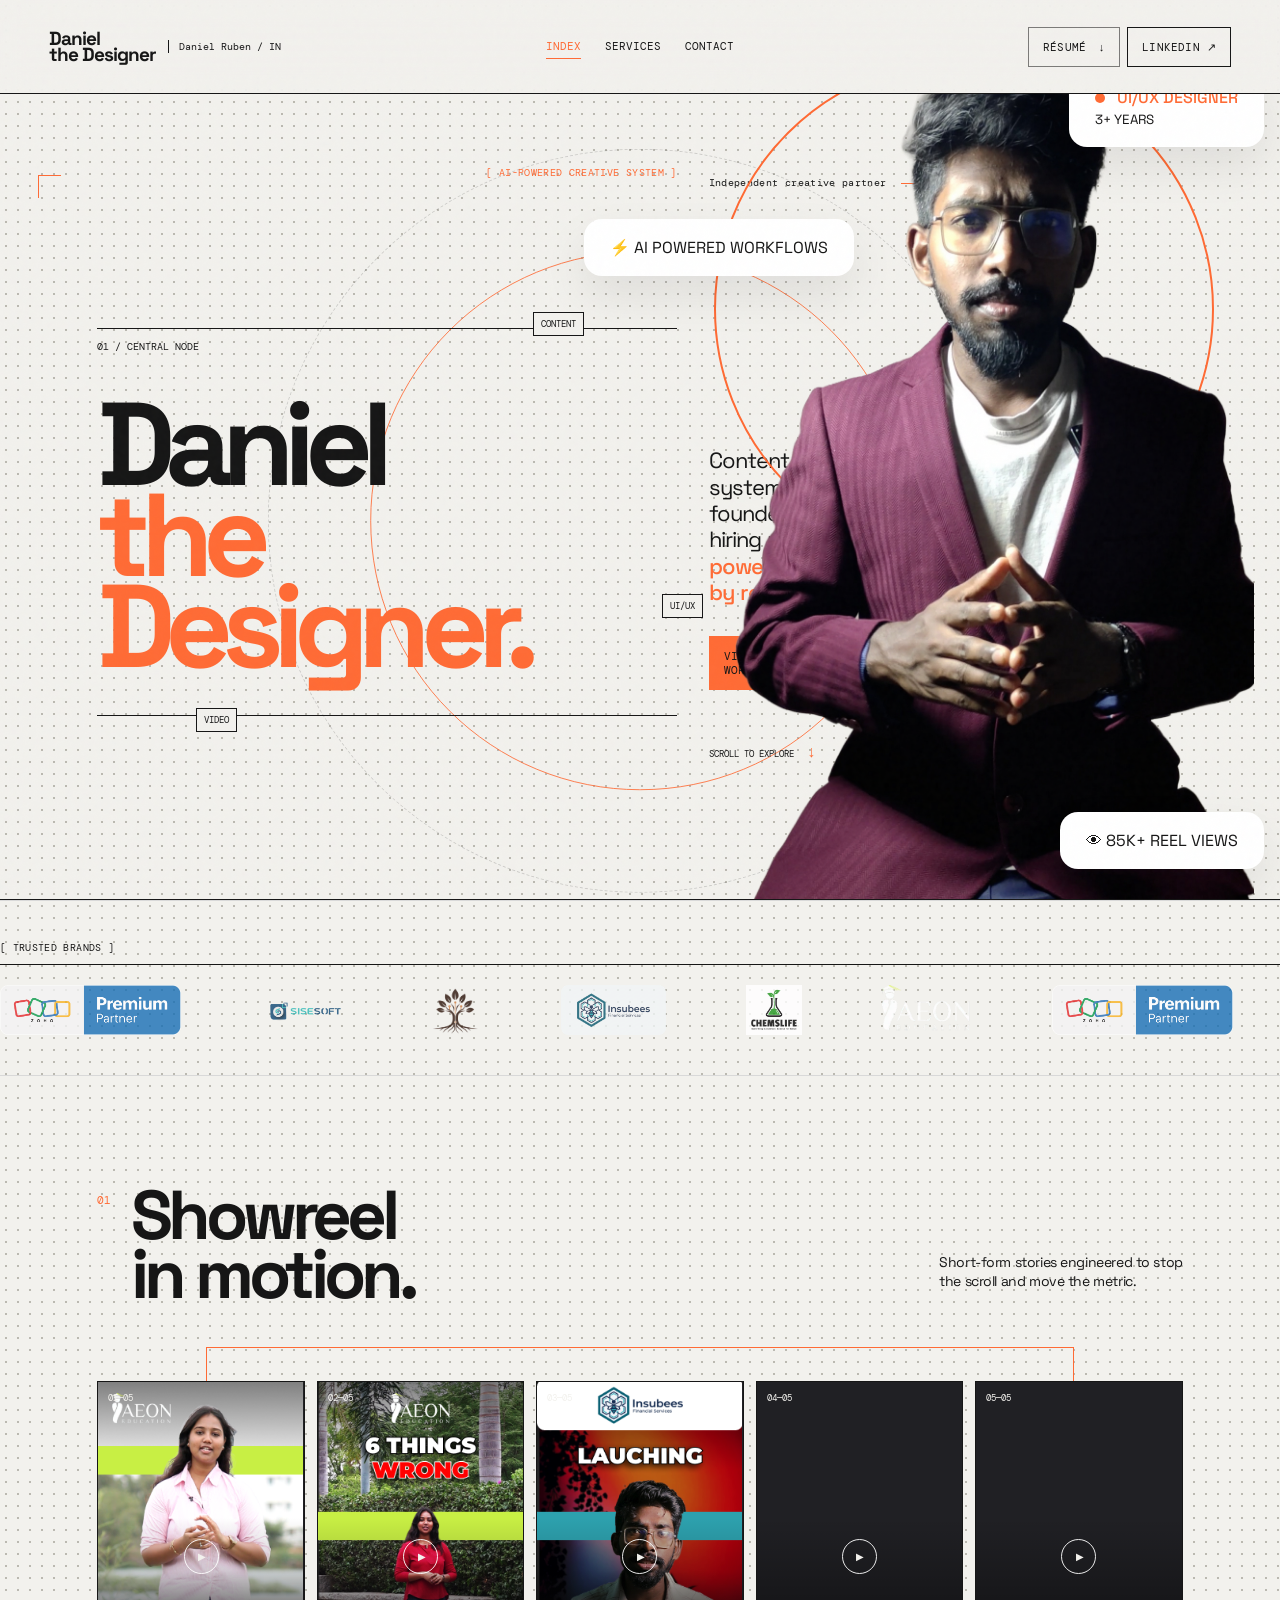
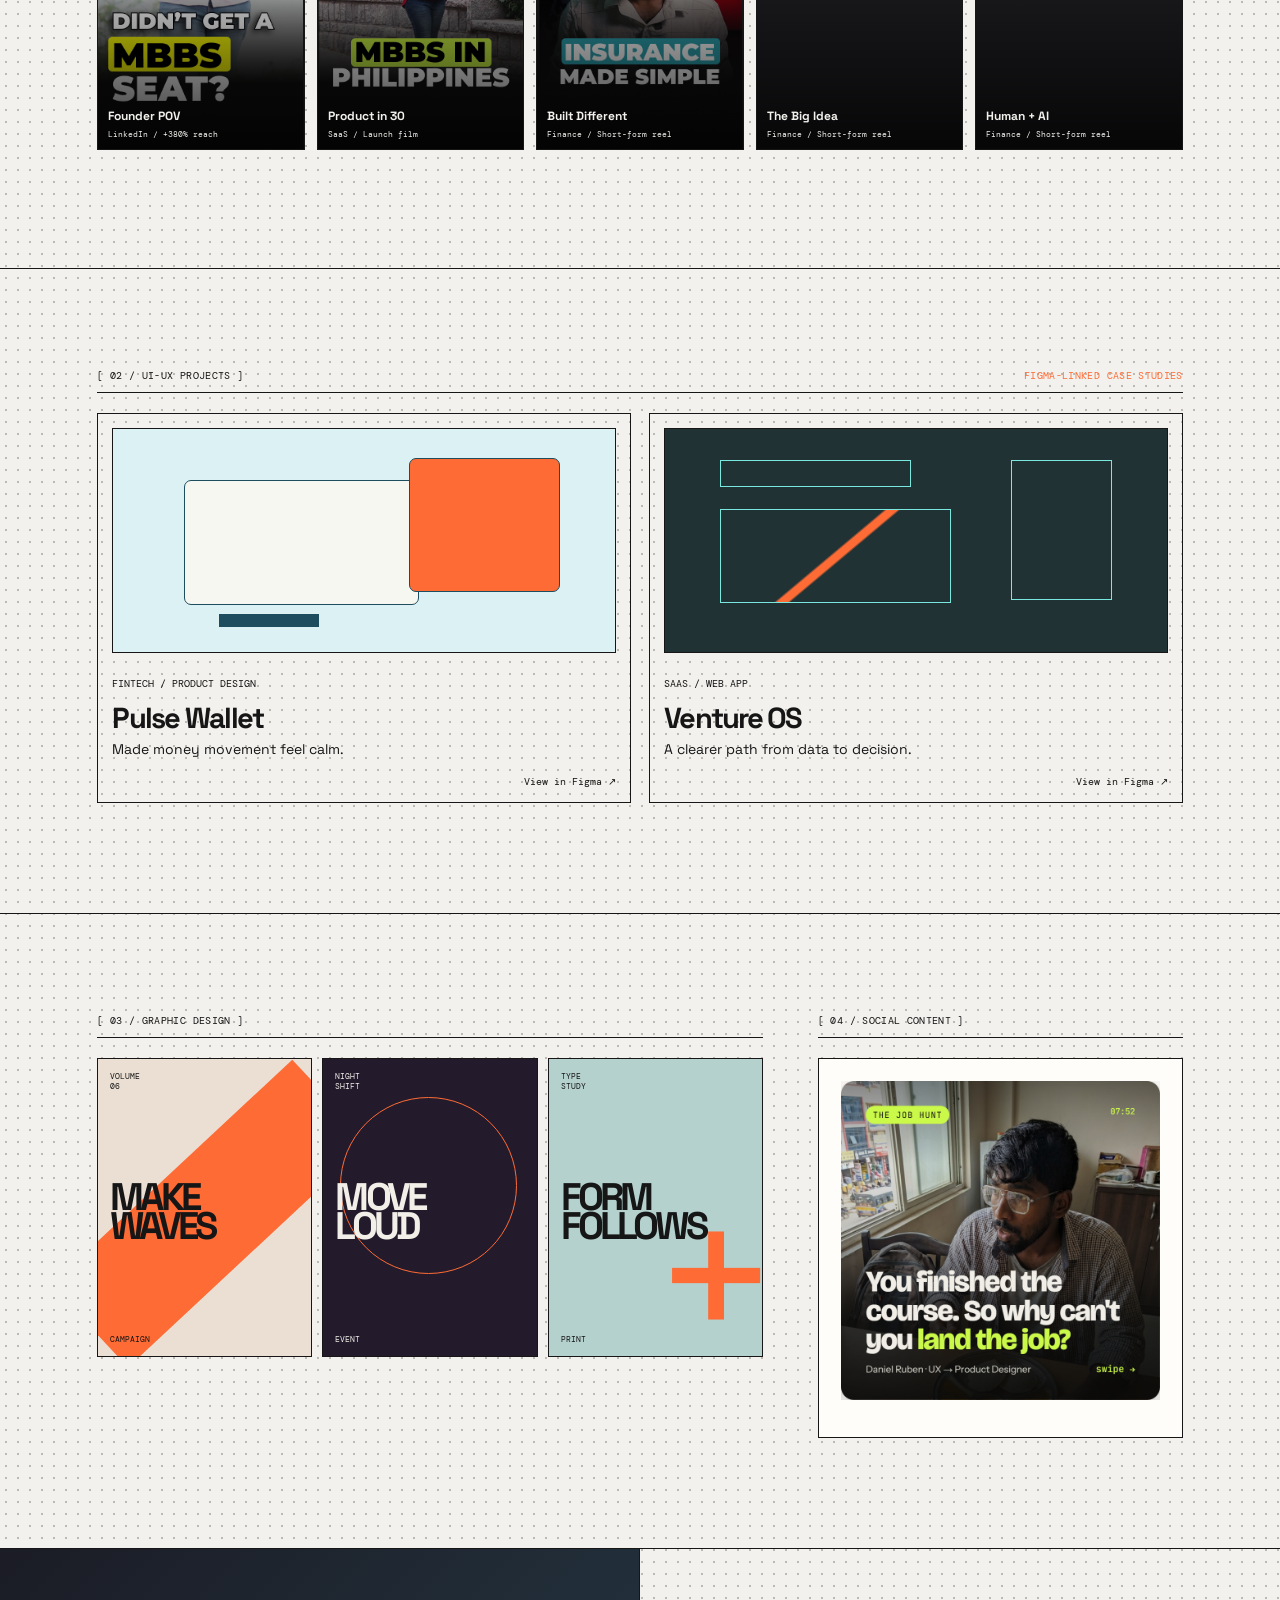
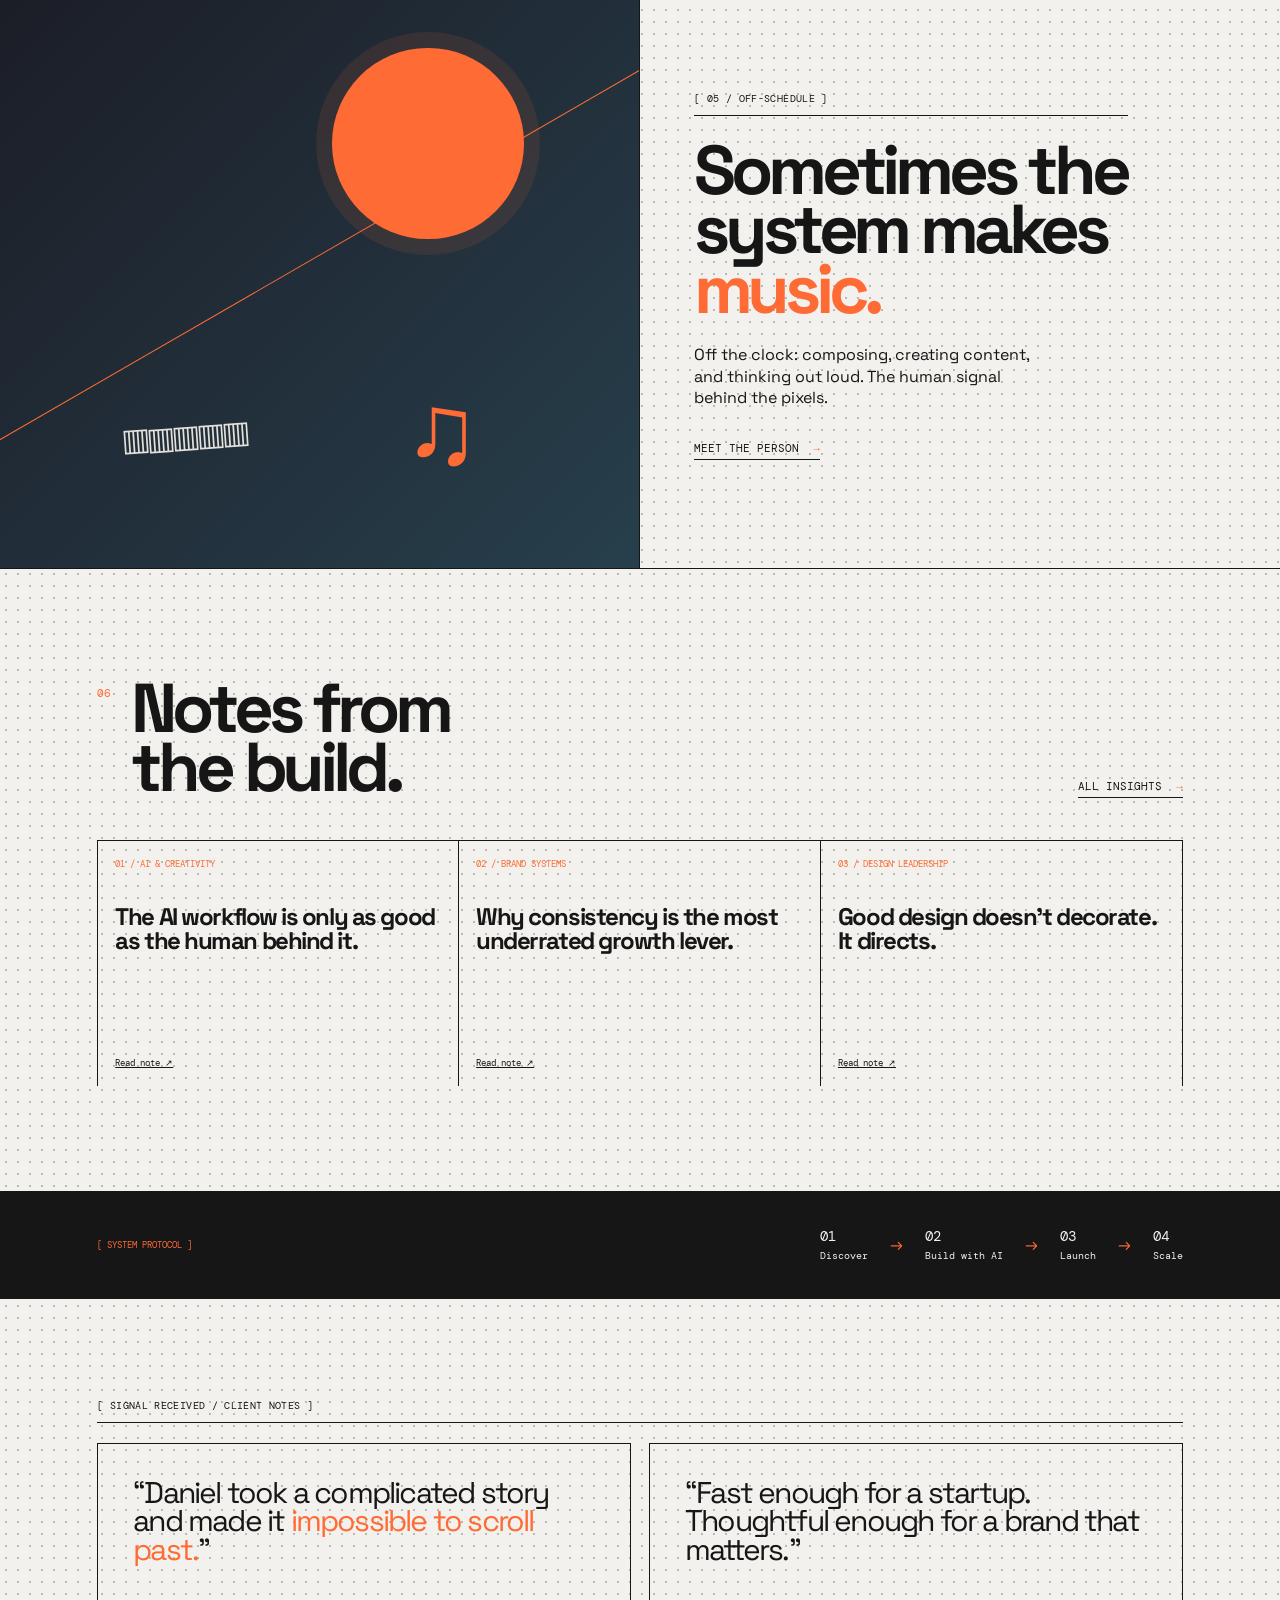
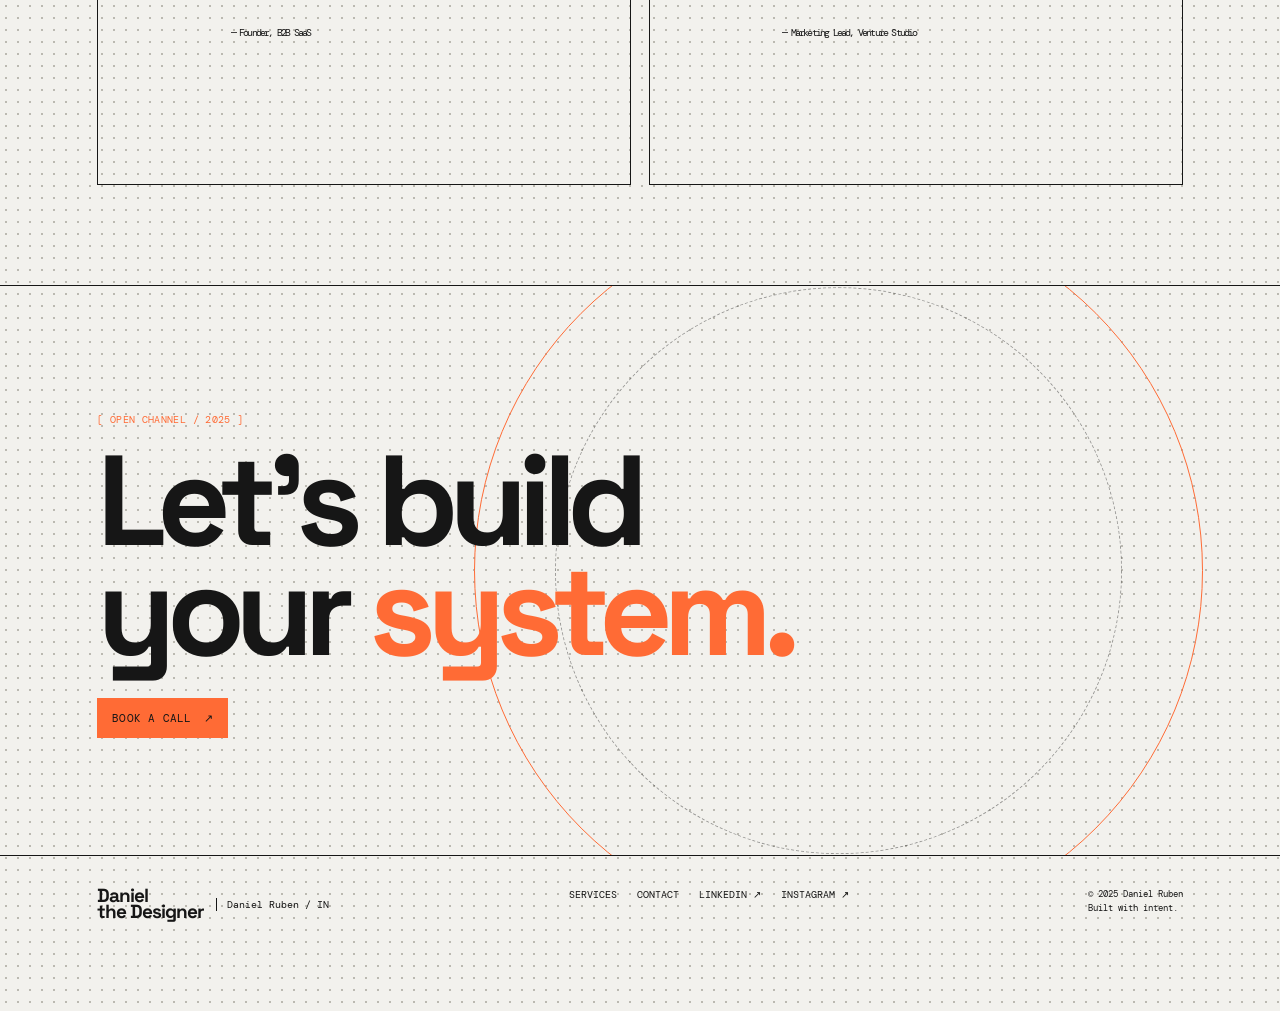
==== index.html @ 504c8fb8 "iamge" ====
<!doctype html>
<html lang="en">

<head>
  <meta charset="UTF-8" />
  <meta name="viewport" content="width=device-width, initial-scale=1.0" />
  <meta name="description" content="Daniel Ruben — AI-powered content, design, video and marketing systems." />
  <title>Daniel the Designer — Creative systems that scale</title>
  <link rel="preconnect" href="https://fonts.googleapis.com" />
  <link rel="preconnect" href="https://fonts.gstatic.com" crossorigin />
  <link
    href="https://fonts.googleapis.com/css2?family=DM+Mono:wght@400;500&family=Space+Grotesk:wght@400;500;600;700&display=swap"
    rel="stylesheet" />
  <link rel="stylesheet" href="styles.css" />
  <link rel="stylesheet" href="media.css" />
</head>

<body>
  <div class="noise"></div>
  <header class="site-header">
    <a class="brand" href="index.html" aria-label="Daniel the Designer home"><span>Daniel<br>the
        Designer</span><small>Daniel Ruben / IN</small></a>
    <nav class="main-nav" aria-label="Main navigation"><a class="active" href="index.html">Index</a><a
        href="services.html">Services</a><a href="contact.html">Contact</a></nav>
    <div class="header-actions"><a class="button button-quiet" href="assets/resume/Daniel-Ruben-Resume.pdf"
        target="_blank" rel="noreferrer">Résumé <span>↓</span></a><a class="button"
        href="https://linkedin.com/in/daniel-peniel-jeba-rueben-ramesh" target="_blank" rel="noreferrer">LinkedIn ↗</a>
    </div>
  </header>

  <main>
    <section class="hero canvas-section" id="top">
      <div class="crosshair c1"></div>
      <div class="crosshair c2"></div>
      <div class="annotation hero-note">[ AI-POWERED CREATIVE SYSTEM ]</div>
      <p class="eyebrow">Independent creative partner <span class="line"></span> Bengaluru / global</p>
      <div class="hero-hub reveal">
        <span class="hub-index">01 / CENTRAL NODE</span>
        <h1>Daniel<br><em>the Designer.</em></h1>
        <div class="hub-orbit orbit-1">CONTENT</div>
        <div class="hub-orbit orbit-2">UI/UX</div>
        <div class="hub-orbit orbit-3">VIDEO</div>
      </div>
<div class="hero-copy reveal">
      <div class="hero-copy reveal">
        <p>Content, design &amp; video systems that scale founders, brands, and hiring pipelines — <strong>powered by
            AI, driven by results.</strong></p>
        <div class="cta-row"><a href="#work" class="button button-accent">View work <span>↘</span></a><a
            href="contact.html" class="text-link">Book a call <span>→</span></a></div>
      </div>
      <div class="hero-visual">

    <div class="hero-circle"></div>

    <img
    src="assets/images/hero-daniel.png"
    alt="Daniel Ruben"
    class="hero-photo"
    width="430"
    height="760"
    loading="eager"
    decoding="async">

    <div class="hero-card hero-card-1">
        <span class="dot"></span>
        <strong>UI/UX DESIGNER</strong><br>
        <small>3+ YEARS</small>
    </div>

    <div class="hero-card hero-card-2">
        👁 85K+ REEL VIEWS
    </div>

    <div class="hero-card hero-card-3">
    ⚡ AI POWERED WORKFLOWS
</div>

</div>   <!-- closes hero-visual -->

<div class="scroll-mark">

      <div class="scroll-mark">SCROLL TO EXPLORE <span>↓</span></div>
    </section>

    <section class="trusted-brands">

    <div class="section-label">[ TRUSTED BRANDS ]</div>

    <div class="brand-track">

        <img src="assets/logos/Zoho.png" alt="Zoho">
        <img src="assets/logos/sisesoft.png" alt="Sisesoft">
        <img src="assets/logos/Lawvriksh.png" alt="Lawvriksh">
        <img src="assets/logos/Insubees.png" alt="Insubees">
        <img src="assets/logos/Chemslife.jpg" alt="Chemslife">
        <img src="assets/logos/Aeon.png" alt="Aeon">

        <img src="assets/logos/Zoho.png" alt="Zoho">
        <img src="assets/logos/sisesoft.png" alt="Sisesoft">
        <img src="assets/logos/Lawvriksh.png" alt="Lawvriksh">
        <img src="assets/logos/Insubees.png" alt="Insubees">
        <img src="assets/logos/Chemslife.jpg" alt="Chemslife">
        <img src="assets/logos/Aeon.png" alt="Aeon">

    </div>

</section>
    <section class="work-section canvas-section" id="work">
      <div class="section-head">
        <div><span class="index-no">01</span>
          <h2>Showreel<br>in motion.</h2>
        </div>
        <p>Short-form stories engineered to stop<br>the scroll and move the metric.</p>
      </div>
      <div class="connector horiz"></div>
      <div class="reel-grid reel-grid-live">
        <article class="reel-card reveal" tabindex="0" role="button" aria-label="Play Founder POV showreel"><video
            preload="metadata" muted loop playsinline poster="assets/images/founder-cover.png" src="assets/videos/founder-story.mp4"></video><span
            class="card-no">01—05</span>
          <div class="play">▶</div>
          <div class="reel-info"><b>Founder POV</b><small>LinkedIn / +380% reach</small></div>
        </article>
        <article class="reel-card reveal" tabindex="0" role="button" aria-label="Play Product in 30 showreel"><video
            preload="metadata" muted loop playsinline poster="assets/images/product-cover.png" src="assets/videos/product-launch.mp4"></video><span
            class="card-no">02—05</span>
          <div class="play">▶</div>
          <div class="reel-info"><b>Product in 30</b><small>SaaS / Launch film</small></div>
        </article>
        <article class="reel-card reveal" tabindex="0" role="button" aria-label="Play finance showreel one"><video
            preload="metadata" muted loop playsinline poster="assets/images/finance-01.png" src="assets/videos/finance-reel-01.mp4"></video><span
            class="card-no">03—05</span>
          <div class="play">▶</div>
          <div class="reel-info"><b>Built Different</b><small>Finance / Short-form reel</small></div>
        </article>
        <article class="reel-card reveal" tabindex="0" role="button" aria-label="Play finance showreel two"><video
            preload="metadata" muted loop playsinline src="assets/videos/finance-reel-02.mp4"></video><span
            class="card-no">04—05</span>
          <div class="play">▶</div>
          <div class="reel-info"><b>The Big Idea</b><small>Finance / Short-form reel</small></div>
        </article>
        <article class="reel-card reveal" tabindex="0" role="button" aria-label="Play finance showreel three"><video
            preload="metadata" muted loop playsinline src="assets/videos/finance-reel-03.mp4"></video><span
            class="card-no">05—05</span>
          <div class="play">▶</div>
          <div class="reel-info"><b>Human + AI</b><small>Finance / Short-form reel</small></div>
        </article>
      </div>
    </section>

    <section class="case-study canvas-section">
      <div class="section-label">[ 02 / UI-UX PROJECTS ] <span>FIGMA-LINKED CASE STUDIES</span></div>
      <div class="project-grid">
        <a href="https://www.figma.com/design/JzCC8eoLl7RWtNbpigqJcB/UX-Daniel-Portfolio?node-id=49-69&amp;t=J0IfsSTci8pRraRZ-1"
          target="_blank" rel="noreferrer" class="project project-1 reveal">
          <div class="project-visual"><span class="mini-ui mini-one"></span><span class="mini-ui mini-two"></span><span
              class="mini-ui mini-three"></span></div>
          <div><small>FINTECH / PRODUCT DESIGN</small>
            <h3>Pulse Wallet</h3>
            <p>Made money movement feel calm.</p>
          </div><b>View in Figma ↗</b>
        </a>
        <a href="https://www.figma.com" target="_blank" rel="noreferrer" class="project project-2 reveal">
          <div class="project-visual dark-ui"><span class="dash-title"></span><span class="dash-chart"></span><span
              class="dash-list"></span></div>
          <div><small>SAAS / WEB APP</small>
            <h3>Venture OS</h3>
            <p>A clearer path from data to decision.</p>
          </div><b>View in Figma ↗</b>
        </a>
      </div>
    </section>

    <section class="design-social canvas-section">
      <div class="gallery-block">
        <div class="section-label">[ 03 / GRAPHIC DESIGN ]</div>
        <div class="poster-grid">
          <div class="poster p1"><small>VOLUME<br>06</small><strong>MAKE<br>WAVES</strong><i>CAMPAIGN</i></div>
          <div class="poster p2"><small>NIGHT<br>SHIFT</small><strong>MOVE<br>LOUD</strong><i>EVENT</i></div>
          <div class="poster p3"><small>TYPE<br>STUDY</small><strong>FORM<br>FOLLOWS</strong><i>PRINT</i></div>
        </div>
      </div>
      <div class="social-block">
        <div class="section-label">[ 04 / SOCIAL CONTENT ]</div>
        <a href="https://www.linkedin.com/posts/daniel-peniel-jeba-rueben-ramesh_how-to-get-a-ux-design-job-ugcPost-7483206475629252608-AuJi/"
          target="_blank" rel="noopener noreferrer" class="social-card">



          <img src="assets/images/linkedin-cover.png" alt="LinkedIn Carousel" class="social-preview">

        </a>
    </section>

    <section class="personal canvas-section">
      <div class="personal-art">
        <div class="sun"></div><span class="keys">▥ ▥ ▥ ▥ ▥</span><span class="music-note">♫</span>
      </div>
      <div class="personal-copy">
        <div class="section-label">[ 05 / OFF-SCHEDULE ]</div>
        <h2>Sometimes the<br>system makes<br><em>music.</em></h2>
        <p>Off the clock: composing, creating content, and thinking out loud. The human signal behind the pixels.</p><a
          href="contact.html" class="text-link">Meet the person <span>→</span></a>
      </div>
    </section>

    <section class="insights canvas-section">
      <div class="section-head">
        <div><span class="index-no">06</span>
          <h2>Notes from<br>the build.</h2>
        </div><a href="#" class="text-link">All insights <span>→</span></a>
      </div>
      <div class="article-grid">
        <article><span>01 / AI &amp; CREATIVITY</span>
          <h3>The AI workflow is only as good as the human behind it.</h3><a href="#">Read note ↗</a>
        </article>
        <article><span>02 / BRAND SYSTEMS</span>
          <h3>Why consistency is the most underrated growth lever.</h3><a href="#">Read note ↗</a>
        </article>
        <article><span>03 / DESIGN LEADERSHIP</span>
          <h3>Good design doesn't decorate. It directs.</h3><a href="#">Read note ↗</a>
        </article>
      </div>
    </section>

    <section class="process"><span>[ SYSTEM PROTOCOL ]</span>
      <div><b>01<br><small>Discover</small></b><i>→</i><b>02<br><small>Build with
            AI</small></b><i>→</i><b>03<br><small>Launch</small></b><i>→</i><b>04<br><small>Scale</small></b></div>
    </section>
    <section class="testimonials canvas-section">
      <div class="section-label">[ SIGNAL RECEIVED / CLIENT NOTES ]</div>
      <div class="quote-grid">
        <blockquote>“Daniel took a complicated story and made it <em>impossible to scroll past.</em>”<footer>— Founder,
            B2B SaaS</footer>
        </blockquote>
        <blockquote>“Fast enough for a startup. Thoughtful enough for a brand that matters.”<footer>— Marketing Lead,
            Venture Studio</footer>
        </blockquote>
      </div>
    </section>
    <section class="final-cta canvas-section"><span class="annotation">[ OPEN CHANNEL / 2025 ]</span>
      <h2>Let's build<br>your <em>system.</em></h2><a href="contact.html" class="button button-accent">Book a call
        <span>↗</span></a>
      <div class="cta-ring"></div>
    </section>
  </main>
  <footer><a class="brand" href="index.html"><span>Daniel<br>the Designer</span><small>Daniel Ruben / IN</small></a>
    <div><a href="services.html">Services</a><a href="contact.html">Contact</a><a
        href="https://linkedin.com/in/daniel-peniel-jeba-rueben-ramesh" target="_blank" rel="noreferrer">LinkedIn
        ↗</a><a href="https://www.instagram.com/danielruben220/" target="_blank" rel="noreferrer">Instagram ↗</a></div>
    <p>© 2025 Daniel Ruben<br>Built with intent.</p>
  </footer>
  <script src="script.js"></script>
</body>

</html>
---- styles.css ----
:root {
    --ink: #161616;
    --paper: #f2f1ed;
    --orange: #ff6b35;
    --mono: 'DM Mono', monospace;
    --sans: 'Space Grotesk', sans-serif;
    --rule: rgba(22, 22, 22, .54)
}

* {
    box-sizing: border-box
}

html {
    scroll-behavior: smooth
}

body {
    margin: 0;
    background-color: var(--paper);
    background-image: radial-gradient(#bbb9b1 .75px, transparent .85px);
    background-size: 12px 12px;
    color: var(--ink);
    font-family: var(--sans);
    overflow-x: hidden
}

.noise {
    position: fixed;
    inset: 0;
    opacity: .18;
    pointer-events: none;
    z-index: 20;
    background-image: url("data:image/svg+xml,%3Csvg viewBox='0 0 180 180' xmlns='http://www.w3.org/2000/svg'%3E%3Cfilter id='n'%3E%3CfeTurbulence type='fractalNoise' baseFrequency='.8' numOctaves='3' stitchTiles='stitch'/%3E%3C/filter%3E%3Crect width='100%25' height='100%25' filter='url(%23n)' opacity='.12'/%3E%3C/svg%3E")
}

a {
    color: inherit;
    text-decoration: none
}

button,
input,
select,
textarea {
    font: inherit
}

.site-header {
    height: 94px;
    padding: 17px 3.8vw;
    border-bottom: 1px solid var(--ink);
    display: grid;
    grid-template-columns: 1fr auto 1fr;
    align-items: center;
    position: relative;
    z-index: 5;
    background: rgba(242, 241, 237, .88);
    backdrop-filter: blur(10px)
}

.brand {
    display: flex;
    align-items: center;
    gap: 12px;
    font-weight: 700;
    line-height: .84;
    font-size: 19px;
    letter-spacing: -1px
}

.brand small {
    font: 10px var(--mono);
    letter-spacing: 0;
    line-height: 1.3;
    border-left: 1px solid var(--ink);
    padding-left: 10px
}

.main-nav {
    display: flex;
    gap: 24px;
    font: 11px var(--mono);
    text-transform: uppercase
}

.main-nav a {
    padding: 5px 0;
    border-bottom: 1px solid transparent
}

.main-nav .active,
.main-nav a:hover {
    border-color: var(--orange);
    color: var(--orange)
}

.header-actions {
    justify-self: end;
    display: flex;
    gap: 7px
}

.button {
    font: 11px var(--mono);
    text-transform: uppercase;
    letter-spacing: .02em;
    border: 1px solid var(--ink);
    background: transparent;
    padding: 12px 14px;
    display: inline-flex;
    gap: 12px;
    align-items: center;
    justify-content: center;
    transition: .2s
}

.button:hover {
    background: var(--ink);
    color: var(--paper)
}

.button-quiet {
    border-color: var(--rule)
}

.button-accent {
    background: var(--orange);
    border-color: var(--orange)
}

.button-accent:hover {
    background: var(--ink);
    border-color: var(--ink)
}

.canvas-section {
    position: relative;
    padding-left: 7.6vw;
    padding-right: 7.6vw;
    border-bottom: 1px solid var(--ink)
}

.hero {
    min-height: calc(100vh - 94px);
    padding-top: 8vh;
    padding-bottom: 6vh;
    display: grid;
    grid-template-columns: 1.1fr .9fr;
    grid-template-rows: auto 1fr auto;
    gap: 32px;
    overflow: hidden
}

.hero:before,
.hero:after {
    content: "";
    position: absolute;
    border: 1px solid var(--orange);
    width: 42vw;
    height: 42vw;
    border-radius: 50%;
    left: 50%;
    top: 53%;
    transform: translate(-50%, -50%);
    opacity: .85;
    pointer-events: none
}

.hero:after {
    width: 58vw;
    height: 58vw;
    border-color: var(--ink);
    opacity: .16;
    border-style: dashed
}

.eyebrow,
.annotation,
.section-label {
    font: 10px var(--mono);
    letter-spacing: .035em;
    position: relative;
    z-index: 1
}

.eyebrow {
    align-self: start
}

.line {
    display: inline-block;
    width: 75px;
    border-top: 1px solid var(--orange);
    vertical-align: middle;
    margin-left: 8px
}

.hero-note {
    justify-self: end;
    color: var(--orange);
    align-self: start
}

.hero-hub {
    grid-column: 1/2;
    align-self: center;
    z-index: 1;
    position: relative;
    padding: 46px 0 43px;
    border-top: 1px solid var(--ink);
    border-bottom: 1px solid var(--ink)
}

.hub-index {
    font: 10px var(--mono);
    position: absolute;
    top: 11px
}

.hero h1,
.page-intro h1,
.contact-heading h1 {
    font-size: clamp(62px, 9.2vw, 144px);
    letter-spacing: -.09em;
    line-height: .77;
    margin: 24px 0 0
}

.hero h1 em,
h2 em,
h1 em {
    color: var(--orange);
    font-style: normal
}

.hub-orbit {
    position: absolute;
    font: 9px var(--mono);
    padding: 5px 7px;
    background: var(--paper);
    border: 1px solid var(--ink)
}

.orbit-1 {
    top: -17px;
    right: 16%
}

.orbit-2 {
    right: -26px;
    bottom: 25%
}

.orbit-3 {
    bottom: -17px;
    left: 17%
}

.hero-copy {

    grid-column: 2;
    align-self: end;
    z-index: 1;

    max-width: 520px;

    margin-bottom: 4vw;

    margin-top: 80px;
    padding-right:120px;

}

.hero-copy p {
    font-size: 22px;
    line-height: 1.2;
    margin: 0 0 30px;
    letter-spacing: -.04em
}

.hero-copy strong {
    font-weight: 500;
    color: var(--orange)
}

.cta-row {
    display: flex;
    align-items: center;
    gap: 22px
}

.text-link {
    font: 11px var(--mono);
    text-transform: uppercase;
    border-bottom: 1px solid var(--ink);
    padding-bottom: 4px
}

.text-link span {
    color: var(--orange);
    margin-left: 7px
}

.scroll-mark {
    align-self: end;
    font: 9px var(--mono);
    z-index: 1;
    grid-column: 1 / -1
}

.scroll-mark span {
    font-size: 16px;
    margin-left: 8px;
    color: var(--orange)
}

.crosshair {
    position: absolute;
    width: 23px;
    height: 23px;
    border-left: 1px solid var(--orange);
    border-top: 1px solid var(--orange)
}

.c1 {
    top: 10%;
    left: 3%
}

.c2 {
    right: 4%;
    bottom: 7%;
    transform: rotate(180deg)
}

.tools-bar {
    border-bottom: 1px solid var(--ink);
    padding: 0 7.6vw;
    display: flex;
    min-height: 105px;
    align-items: stretch;
    gap: 0
}

.tools-label {
    align-self: center;
    font: 10px var(--mono);
    width: 28%;
    color: var(--orange)
}

.tool {
    border-left: 1px solid var(--rule);
    flex: 1;
    display: flex;
    flex-direction: column;
    justify-content: center;
    align-items: center;
    filter: grayscale(1);
    transition: .2s
}

.tool:hover {
    filter: none;
    background: #e9e8e2
}

.tool b {
    font-size: 24px;
    letter-spacing: -2px
}

.tool small {
    font: 8px var(--mono);
    margin-top: 5px
}

.work-section {
    padding-top: 110px;
    padding-bottom: 118px
}

.section-head {
    display: flex;
    justify-content: space-between;
    align-items: flex-end;
    margin-bottom: 42px
}

.section-head>div {
    display: flex;
    align-items: flex-start;
    gap: 20px
}

.index-no {
    font: 11px var(--mono);
    color: var(--orange);
    padding-top: 7px
}

.section-head h2,
.personal h2,
.final-cta h2 {
    font-size: clamp(42px, 5.4vw, 78px);
    line-height: .86;
    letter-spacing: -.075em;
    margin: 0
}

.section-head>p {
    font-size: 14px;
    line-height: 1.35;
    letter-spacing: -.03em
}

.connector.horiz {
    height: 35px;
    border-top: 1px solid var(--orange);
    width: 80%;
    margin: 0 auto -1px;
    position: relative
}

.connector.horiz:before,
.connector.horiz:after {
    content: "";
    position: absolute;
    height: 35px;
    border-left: 1px solid var(--orange);
    top: 0
}

.connector.horiz:before {
    left: 0
}

.connector.horiz:after {
    right: 0
}

.reel-grid {
    display: grid;
    grid-template-columns: repeat(6, 1fr);
    gap: 12px
}

.reel-card {
    aspect-ratio: 9/16;
    border: 1px solid var(--ink);
    position: relative;
    overflow: hidden;
    padding: 10px;
    display: flex;
    flex-direction: column;
    justify-content: space-between;
    cursor: pointer;
    color: var(--paper);
    transition: transform .25s, box-shadow .25s
}

.reel-card:hover {
    transform: translateY(-9px);
    box-shadow: 5px 6px 0 var(--orange)
}

.reel-card:before {
    content: "";
    position: absolute;
    inset: 0;
    background: linear-gradient(0deg, rgba(0, 0, 0, .75), transparent 58%);
    z-index: 0
}

.reel-card>* {
    z-index: 1
}

.reel-a {
    background: linear-gradient(135deg, #f2794c, #741c28 47%, #1e1524)
}

.reel-b {
    background: linear-gradient(165deg, #d1dacd, #437368 45%, #17282f)
}

.reel-c {
    background: linear-gradient(135deg, #5f5090, #21152d 60%, #e4562c)
}

.reel-d {
    background: linear-gradient(160deg, #f9b466, #bc3c24 45%, #35201e)
}

.reel-e {
    background: linear-gradient(150deg, #ede2d3, #6a514a 54%, #251e23)
}

.reel-f {
    background: linear-gradient(155deg, #56a2a5, #176065 42%, #191c31)
}

.card-no {
    font: 9px var(--mono)
}

.play {
    border: 1px solid rgba(255, 255, 255, .9);
    border-radius: 50%;
    width: 35px;
    height: 35px;
    display: grid;
    place-items: center;
    align-self: center;
    margin-top: auto;
    margin-bottom: auto;
    font-size: 10px;
    padding-left: 2px
}

.playing .play {
    background: var(--orange);
    border-color: var(--orange)
}

.reel-info {
    font-size: 12px;
    line-height: 1
}

.reel-info small {
    font: 8px var(--mono);
    display: block;
    margin-top: 7px
}

.case-study {
    padding-top: 100px;
    padding-bottom: 110px
}

.section-label {
    display: flex;
    justify-content: space-between;
    border-bottom: 1px solid var(--ink);
    padding-bottom: 10px;
    margin-bottom: 20px
}

.section-label span {
    color: var(--orange)
}

.project-grid {
    display: grid;
    grid-template-columns: 1fr 1fr;
    gap: 18px
}

.project {
    border: 1px solid var(--ink);
    padding: 14px;
    min-height: 390px;
    display: flex;
    flex-direction: column;
    transition: .25s
}

.project:hover {
    background: var(--ink);
    color: var(--paper)
}

.project:hover b {
    color: var(--orange)
}

.project-visual {
    height: 225px;
    background: #dbf1f3;
    border: 1px solid var(--ink);
    position: relative;
    margin-bottom: 18px;
    overflow: hidden
}

.mini-ui {
    position: absolute;
    border: 1px solid #1d4d5f;
    background: #f7f7f1
}

.mini-one {
    left: 14%;
    top: 23%;
    width: 47%;
    height: 56%;
    border-radius: 7px
}

.mini-two {
    right: 11%;
    top: 13%;
    height: 60%;
    width: 30%;
    border-radius: 7px;
    background: var(--orange)
}

.mini-three {
    left: 21%;
    bottom: 11%;
    width: 20%;
    height: 6%;
    border: 0;
    background: #1d4d5f
}

.dark-ui {
    background: #213234
}

.dash-title,
.dash-chart,
.dash-list {
    position: absolute;
    border: 1px solid #79e9df
}

.dash-title {
    width: 38%;
    height: 12%;
    left: 11%;
    top: 14%
}

.dash-chart {
    height: 42%;
    width: 46%;
    left: 11%;
    top: 36%;
    background: linear-gradient(140deg, transparent 48%, #ff6b35 49%, #ff6b35 52%, transparent 53%)
}

.dash-list {
    width: 20%;
    height: 63%;
    right: 11%;
    top: 14%
}

.project small,
.project b {
    font: 10px var(--mono)
}

.project h3 {
    font-size: 29px;
    letter-spacing: -.06em;
    margin: 7px 0 0
}

.project p {
    margin: 4px 0 0;
    font-size: 14px
}

.project b {
    margin-top: auto;
    align-self: flex-end
}

.design-social {
    padding-top: 100px;
    padding-bottom: 110px;
    display: grid;
    grid-template-columns: 1.55fr .85fr;
    gap: 55px
}

.poster-grid {
    display: grid;
    grid-template-columns: repeat(3, 1fr);
    gap: 10px
}

.poster {
    aspect-ratio: .72;
    position: relative;
    border: 1px solid var(--ink);
    padding: 12px;
    display: flex;
    flex-direction: column;
    justify-content: space-between;
    overflow: hidden
}

.poster small,
.poster i {
    font: 8px var(--mono);
    font-style: normal;
    z-index: 1
}

.poster strong {
    font-size: clamp(23px, 3vw, 47px);
    line-height: .75;
    letter-spacing: -.1em;
    z-index: 1
}

.p1 {
    background: #ebdfd3
}

.p1:after {
    content: "";
    background: var(--orange);
    width: 155%;
    height: 38%;
    position: absolute;
    transform: rotate(-43deg);
    top: 33%;
    left: -25%
}

.p2 {
    background: #231b2c;
    color: #f2efe9
}

.p2:after {
    content: "";
    border: 1px solid var(--orange);
    border-radius: 50%;
    width: 82%;
    aspect-ratio: 1;
    position: absolute;
    top: 13%;
    left: 8%
}

.p3 {
    background: #b4d1ce
}

.p3:after {
    content: "+";
    font-size: 210px;
    line-height: .5;
    position: absolute;
    bottom: 9%;
    right: -9%;
    color: var(--orange)
}

.social-card {
    border: 1px solid var(--ink);
    background: #fffdf9;
    min-height: 380px;
    padding: 22px;
    position: relative;
    display: flex;
    flex-direction: column
}

.social-platform {
    font: 26px var(--sans);
    font-weight: 700;
    border: 1px solid var(--ink);
    width: 39px;
    height: 39px;
    display: grid;
    place-items: center;
    margin-bottom: 45px
}

.social-card small {
    font: 9px var(--mono);
    color: var(--orange)
}

.social-card h3 {
    font-size: 31px;
    letter-spacing: -.06em;
    line-height: .92;
    margin: 12px 0 25px
}

.social-lines i {
    display: block;
    border-top: 1px solid var(--ink);
    margin: 9px 0;
    width: 90%
}

.social-lines i:nth-child(2) {
    width: 70%
}

.social-lines i:nth-child(3) {
    width: 55%
}

.social-card b {
    font: 10px var(--mono);
    margin-top: auto;
    text-align: right
}

.personal {
    min-height: 620px;
    display: grid;
    grid-template-columns: 1fr 1fr;
    padding-top: 0;
    padding-bottom: 0
}

.personal-art {
    margin-left: -7.6vw;
    border-right: 1px solid var(--ink);
    position: relative;
    overflow: hidden;
    background: linear-gradient(135deg, #1b1c25, #273f4c);
    min-height: 500px
}

.personal-art:before {
    content: "";
    position: absolute;
    width: 135%;
    height: 1px;
    background: var(--orange);
    transform: rotate(-30deg);
    top: 51%;
    left: -20%
}

.sun {
    position: absolute;
    background: var(--orange);
    width: 30%;
    aspect-ratio: 1;
    border-radius: 50%;
    right: 18%;
    top: 16%;
    box-shadow: 0 0 0 16px rgba(255, 107, 53, .1)
}

.keys {
    position: absolute;
    color: #e4e1da;
    bottom: 18%;
    left: 19%;
    font-size: 31px;
    letter-spacing: -6px;
    transform: rotate(-4deg)
}

.music-note {
    color: var(--orange);
    font-size: 100px;
    position: absolute;
    right: 25%;
    bottom: 12%
}

.personal-copy {
    padding: 82px 10% 50px;
    align-self: center
}

.personal-copy h2 {
    margin: 25px 0
}

.personal-copy p {
    font-size: 16px;
    max-width: 340px;
    line-height: 1.35;
    margin-bottom: 27px
}

.insights {
    padding-top: 110px;
    padding-bottom: 105px
}

.article-grid {
    display: grid;
    grid-template-columns: repeat(3, 1fr);
    border-top: 1px solid var(--ink)
}

.article-grid article {
    min-height: 245px;
    padding: 17px;
    border-right: 1px solid var(--ink);
    display: flex;
    flex-direction: column
}

.article-grid article:first-child {
    border-left: 1px solid var(--ink)
}

.article-grid span,
.article-grid a {
    font: 9px var(--mono)
}

.article-grid span {
    color: var(--orange)
}

.article-grid h3 {
    font-size: 24px;
    line-height: 1;
    letter-spacing: -.06em;
    margin: 35px 0 0
}

.article-grid a {
    margin-top: auto;
    text-decoration: underline
}

.process {
    padding: 35px 7.6vw;
    border-bottom: 1px solid var(--ink);
    display: flex;
    justify-content: space-between;
    align-items: center;
    background: var(--ink);
    color: var(--paper)
}

.process>span {
    font: 9px var(--mono);
    color: var(--orange)
}

.process>div {
    display: flex;
    align-items: center;
    gap: 22px
}

.process b {
    font: 14px var(--mono);
    font-weight: 400
}

.process b small {
    font-size: 10px
}

.process i {
    font-style: normal;
    color: var(--orange)
}

.testimonials {
    padding-top: 100px;
    padding-bottom: 100px
}

.quote-grid {
    display: grid;
    grid-template-columns: 1fr 1fr;
    gap: 18px
}

.quote-grid blockquote {
    margin: 0;
    border: 1px solid var(--ink);
    padding: 35px;
    min-height: 220px;
    font-size: 30px;
    letter-spacing: -.06em;
    line-height: .95
}

.quote-grid em {
    font-style: normal;
    color: var(--orange)
}

.quote-grid footer {
    font: 10px var(--mono);
    margin-top: 30px
}

.final-cta {
    min-height: 570px;
    padding-top: 110px;
    padding-bottom: 100px;
    display: flex;
    flex-direction: column;
    align-items: flex-start;
    justify-content: center;
    overflow: hidden
}

.final-cta .annotation {
    color: var(--orange);
    margin-bottom: 20px;
    z-index: 1
}

.final-cta h2 {
    font-size: clamp(64px, 10vw, 150px);
    z-index: 1;
    margin-bottom: 32px
}

.final-cta .button {
    z-index: 1
}

.cta-ring {
    position: absolute;
    width: min(57vw, 730px);
    aspect-ratio: 1;
    border: 1px solid var(--orange);
    border-radius: 50%;
    right: 6%;
    top: 50%;
    transform: translateY(-50%)
}

.cta-ring:after {
    content: "";
    position: absolute;
    inset: 11%;
    border: 1px dashed var(--ink);
    border-radius: 50%;
    opacity: .4
}

footer {
    min-height: 155px;
    padding: 32px 7.6vw;
    display: flex;
    align-items: flex-start;
    justify-content: space-between;
    gap: 35px
}

footer>div {
    display: flex;
    gap: 20px;
    font: 10px var(--mono);
    text-transform: uppercase
}

footer p {
    font: 9px var(--mono);
    margin: 0;
    line-height: 1.5
}

.reveal {
    opacity: 0;
    transform: translateY(18px);
    transition: opacity .55s ease, transform .55s ease
}

.reveal.is-visible {
    opacity: 1;
    transform: none
}

/* services */
.page-intro {
    padding-top: 120px;
    padding-bottom: 120px
}

.page-intro .annotation {
    color: var(--orange)
}

.page-intro h1 {
    font-size: clamp(56px, 8vw, 124px);
    margin: 25px 0 36px
}

.page-intro p {
    max-width: 530px;
    font-size: 20px;
    line-height: 1.25;
    letter-spacing: -.04em
}

.service-map {
    padding-top: 90px;
    padding-bottom: 100px;
    display: grid;
    grid-template-columns: repeat(6, 1fr);
    grid-template-rows: 180px 270px 270px;
    gap: 14px;
    overflow: hidden
}

.service-map:before,
.service-map:after {
    content: "";
    position: absolute;
    left: 50%;
    top: 40%;
    width: 1px;
    height: 74%;
    background: var(--orange);
    transform: rotate(53deg);
    transform-origin: top;
    opacity: .7
}

.service-map:after {
    transform: rotate(-53deg)
}

.services-hub {
    grid-column: 3/5;
    grid-row: 1/2;
    border: 1px solid var(--ink);
    background: var(--ink);
    color: var(--paper);
    z-index: 1;
    padding: 17px;
    display: flex;
    flex-direction: column;
    justify-content: space-between
}

.services-hub span,
.service-node>span {
    font: 9px var(--mono);
    color: var(--orange)
}

.services-hub b {
    font-size: 43px;
    line-height: .8;
    letter-spacing: -.08em
}

.service-node {
    border: 1px solid var(--ink);
    background: rgba(242, 241, 237, .92);
    padding: 16px;
    z-index: 1;
    display: flex;
    flex-direction: column
}

.service-node h2 {
    font-size: 25px;
    line-height: .92;
    letter-spacing: -.065em;
    margin: 16px 0 8px
}

.service-node p {
    font-size: 12px;
    line-height: 1.2;
    margin: 0
}

.service-node ul {
    font: 10px var(--mono);
    list-style: none;
    padding: 0;
    margin: 15px 0
}

.service-node li {
    border-top: 1px solid var(--rule);
    padding: 5px 0
}

.service-node footer {
    padding: 0;
    min-height: 0;
    font: 9px var(--mono);
    margin-top: auto
}

.node-content {
    grid-column: 1/3;
    grid-row: 2
}

.node-ux {
    grid-column: 5/7;
    grid-row: 2
}

.node-video {
    grid-column: 2/4;
    grid-row: 3
}

.node-graphic {
    grid-column: 4/6;
    grid-row: 3
}

.node-social {
    grid-column: 3/5;
    grid-row: 2
}

/* contact */
.contact-page {
    padding-top: 105px;
    padding-bottom: 115px;
    display: grid;
    grid-template-columns: 1.1fr 1fr;
    gap: 68px
}

.contact-heading .annotation {
    color: var(--orange)
}

.contact-heading h1 {
    font-size: clamp(64px, 8vw, 120px);
    margin: 25px 0 28px
}

.contact-heading p {
    font-size: 18px;
    line-height: 1.28;
    max-width: 390px
}

.contact-form {
    border-top: 1px solid var(--ink);
    padding-top: 18px
}

.form-row {
    display: grid;
    grid-template-columns: 1fr 1fr;
    gap: 16px
}

.contact-form label {
    display: flex;
    flex-direction: column;
    gap: 9px;
    font: 9px var(--mono);
    text-transform: uppercase;
    margin-bottom: 18px
}

.contact-form input,
.contact-form select,
.contact-form textarea {
    width: 100%;
    border: 1px solid var(--ink);
    background: rgba(255, 255, 255, .28);
    border-radius: 0;
    padding: 12px;
    font: 13px var(--sans);
    text-transform: none;
    outline: none
}

.contact-form input:focus,
.contact-form select:focus,
.contact-form textarea:focus {
    box-shadow: 3px 3px 0 var(--orange)
}

.contact-form textarea {
    resize: vertical;
    min-height: 120px
}

.form-status {
    font: 10px var(--mono);
    color: var(--orange)
}

.contact-spec {
    grid-column: 1;
    grid-row: 2;
    border-top: 1px solid var(--ink);
    padding-top: 18px
}

.contact-spec>span {
    font: 9px var(--mono);
    color: var(--orange)
}

.contact-spec dl {
    display: grid;
    grid-template-columns: 1fr 1fr;
    gap: 25px 38px;
    margin: 27px 0
}

.contact-spec dl div {
    border-top: 1px solid var(--rule);
    padding-top: 8px
}

.contact-spec dt {
    font: 9px var(--mono);
    margin-bottom: 10px
}

.contact-spec dd {
    font-size: 14px;
    line-height: 1.3;
    margin: 0
}

.contact-spec dd a {
    text-decoration: underline
}

@media(max-width:800px) {
    .site-header {
        height: auto;
        min-height: 83px;
        padding: 14px 5vw;
        grid-template-columns: 1fr auto
    }

    .main-nav {
        display: none
    }

    .header-actions .button-quiet {
        display: none
    }

    .canvas-section {
        padding-left: 5vw;
        padding-right: 5vw
    }

    .hero {
        min-height: 680px;
        display: block;
        padding-top: 55px
    }

    .hero:before {
        width: 85vw;
        height: 85vw;
        top: 48%
    }

    .hero:after {
        width: 110vw;
        height: 110vw
    }

    .hero-note {
        position: absolute;
        right: 5vw;
        top: 62px
    }

    .hero-hub {
        margin-top: 105px;
        padding: 35px 0
    }

    .hero h1 {
        font-size: clamp(68px, 19vw, 115px)
    }

    .hero-copy {
        margin: 50px 0 0;
        max-width: 325px
    }

    .hero-copy p {
        font-size: 18px
    }

    .scroll-mark {
        position: absolute;
        bottom: 28px
    }

    .tools-bar {
        padding: 0 5vw;
        min-height: 80px;
        overflow: auto
    }

    .tools-label {
        display: none
    }

    .tool {
        min-width: 74px
    }

    .work-section {
        padding-top: 68px;
        padding-bottom: 70px
    }

    .section-head {
        align-items: flex-start
    }

    .section-head>p {
        display: none
    }

    .section-head h2 {
        font-size: 50px
    }

    .reel-grid {
        grid-template-columns: repeat(3, 1fr);
        gap: 8px
    }

    .connector.horiz {
        width: 66%;
        height: 25px
    }

    .connector.horiz:before,
    .connector.horiz:after {
        height: 25px
    }

    .case-study {
        padding-top: 65px;
        padding-bottom: 70px
    }

    .project-grid {
        grid-template-columns: 1fr
    }

    .project {
        min-height: 345px
    }

    .design-social {
        grid-template-columns: 1fr;
        gap: 60px;
        padding-top: 68px;
        padding-bottom: 70px
    }

    .personal {
        display: block;
        margin: 0;
        padding: 0
    }

    .personal-art {
        margin: 0;
        border-right: 0;
        border-bottom: 1px solid var(--ink);
        min-height: 330px
    }

    .personal-copy {
        padding: 65px 5vw 70px
    }

    .insights {
        padding-top: 70px;
        padding-bottom: 70px
    }

    .article-grid {
        display: block
    }

    .article-grid article,
    .article-grid article:first-child {
        border-left: 1px solid var(--ink);
        min-height: 190px;
        border-bottom: 1px solid var(--ink)
    }

    .process {
        padding: 28px 5vw;
        display: block
    }

    .process>div {
        margin-top: 20px;
        gap: 9px;
        justify-content: space-between
    }

    .process i {
        font-size: 10px
    }

    .process b {
        font-size: 11px
    }

    .process b small {
        font-size: 8px
    }

    .quote-grid {
        grid-template-columns: 1fr
    }

    .testimonials {
        padding-top: 65px;
        padding-bottom: 65px
    }

    .quote-grid blockquote {
        font-size: 25px;
        min-height: 170px
    }

    .final-cta {
        min-height: 440px;
        padding-top: 70px;
        padding-bottom: 70px
    }

    .cta-ring {
        width: 105vw;
        right: -34%;
        opacity: .8
    }

    footer {
        padding: 28px 5vw;
        display: grid;
        grid-template-columns: 1fr 1fr;
        gap: 30px;
        min-height: 180px
    }

    footer p {
        grid-column: 2
    }

    .page-intro {
        padding-top: 80px;
        padding-bottom: 75px
    }

    .page-intro h1 {
        font-size: 58px
    }

    .page-intro p {
        font-size: 17px
    }

    .service-map {
        padding-top: 60px;
        padding-bottom: 65px;
        display: block
    }

    .service-map:before,
    .service-map:after {
        display: none
    }

    .services-hub {
        height: 155px;
        margin: 0 25% 14px
    }

    .service-node {
        min-height: 255px;
        margin-bottom: 12px
    }

    .contact-page {
        display: block;
        padding-top: 70px;
        padding-bottom: 70px
    }

    .contact-heading h1 {
        font-size: 70px
    }

    .contact-form {
        margin-top: 50px
    }

    .contact-spec {
        margin-top: 65px
    }

    .form-row {
        display: block
    }
}

@media(max-width:440px) {
    .brand {
        font-size: 17px
    }

    .brand small {
        display: none
    }

    .header-actions .button {
        padding: 10px;
        font-size: 9px
    }

    .hero h1 {
        font-size: 68px
    }

    .section-head h2 {
        font-size: 43px
    }

    .reel-grid {
        grid-template-columns: repeat(2, 1fr)
    }

    .poster-grid {
        gap: 5px
    }

    .poster {
        padding: 7px
    }

    .poster strong {
        font-size: 25px
    }

    .social-card h3 {
        font-size: 27px
    }

    .process>div {
        gap: 5px
    }

    .process b {
        font-size: 9px
    }

    .process b small {
        font-size: 7px
    }

    .contact-heading h1 {
        font-size: 61px
    }

    .contact-spec dl {
        grid-template-columns: 1fr
    }

    .page-intro h1 {
        font-size: 50px
    }
}

.social-card {
    display: block;
    overflow: hidden;
    text-decoration: none;
}

.social-preview {
    width: 100%;
    height: 100%;
    display: block;
    object-fit: cover;
}

.social-card {
    display: block;
    overflow: hidden;
    text-decoration: none;
    transition: transform .35s ease;
}

.social-preview {
    width: 100%;
    height: 100%;
    display: block;
    object-fit: cover;
    transition: transform .35s ease;
}

.social-card:hover {
    transform: translateY(-8px);
}

.social-card:hover .social-preview {
    transform: scale(1.03);
}

.social-card {
    cursor: pointer;
}

.social-card {
    transition: .3s ease;
}

.social-card:hover {
    border: 1px solid #ff6b35;
    box-shadow: 0 12px 30px rgba(255, 107, 53, .18);
}

.trusted-brands {
    width: 100%;
    overflow: hidden;
    padding: 40px 0;
    border-top: 1px solid #d9d9d9;
    border-bottom: 1px solid #d9d9d9;
}

.brand-track {
    display: flex;
    gap: 80px;
    align-items: center;
    width: max-content;
    animation: marquee 25s linear infinite;
}

.brand-track img {
    height: 50px;
    width: auto;
    opacity: 0.8;
    transition: all 0.3s ease;
}

.brand-track img:hover {
    opacity: 1;
    transform: scale(1.1);
}

@keyframes marquee {
    from {
        transform: translateX(0);
    }

    to {
        transform: translateX(-50%);
    }
}

.hero-canvas-section {
    position: relative;
}

.hero-canvas-section{

    position:relative;

    overflow:hidden;

    min-height:900px;

}

.hero-visual{

    position:absolute;

    right:2%;

    bottom:0;

    width:520px;

    height:900px;

    display:flex;

    align-items:flex-end;

    justify-content:center;

}

.hero-photo{
    position:absolute;
    bottom:0;

    left:50%;
    transform:translateX(-50%);

    width:520px;      /* Increase this */
    max-width:none;

    height:auto;

    z-index:4;

    object-fit:contain;
}

.hero-circle {

    position: absolute;

    width: 500px;

    height: 500px;

    border: 2px solid #ff6a33;

    border-radius: 50%;

    left: -20px;

    top: 60px;

    z-index: 1;

}

.hero-card {

    position: absolute;

    background: #fff;

    padding: 18px 26px;

    border-radius: 18px;

    box-shadow: 0 20px 45px rgba(0, 0, 0, .08);

    font-family: inherit;

    z-index: 6;

}

.hero-card-1{
    top:70px;
    right:-10px;
}

.hero-card-2{
    bottom:30px;
    right:-10px;
}

.hero-card-3{
    top:220px;
    left:-150px;
}

.dot {

    width: 10px;

    height: 10px;

    background: #ff6a33;

    border-radius: 50%;

    display: inline-block;

    margin-right: 8px;

}
---- media.css ----
/* Live showreel media */
.reel-grid-live{grid-template-columns:repeat(5,1fr)}
.reel-card{background:#202024}
.reel-card:focus-visible{transform:translateY(-9px);box-shadow:5px 6px 0 var(--orange);outline:none}
.reel-card:before{z-index:1;background:linear-gradient(0deg,rgba(0,0,0,.8),transparent 63%)}
.reel-card>*{z-index:2}
.reel-card video{position:absolute;inset:0;width:100%;height:100%;object-fit:cover;z-index:0}
@media(max-width:800px){.reel-grid-live{grid-template-columns:repeat(3,1fr)}}
@media(max-width:440px){.reel-grid-live{grid-template-columns:repeat(2,1fr)}}
@media (max-width: 900px) {

    .hero-image {
        position: relative;
        width: 85%;
        right: auto;
        top: auto;
        margin: 40px auto;
    }

}
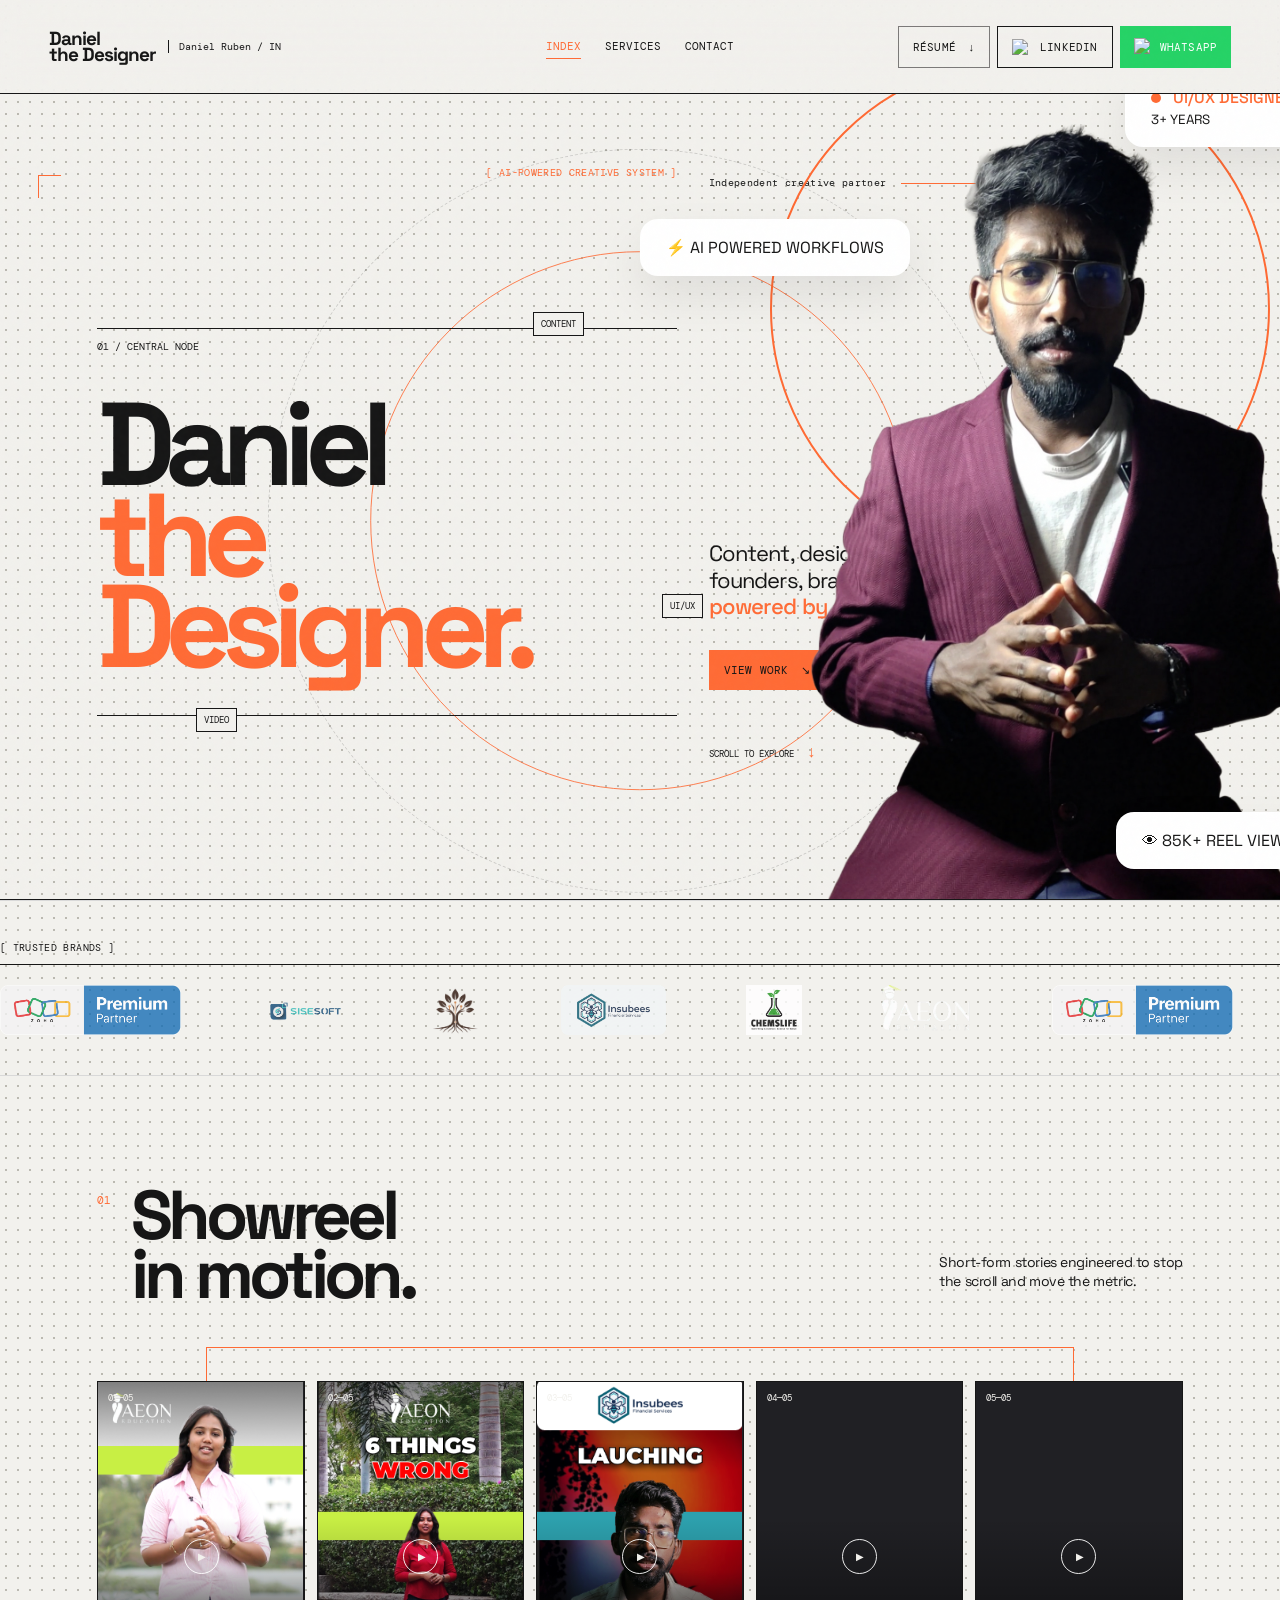
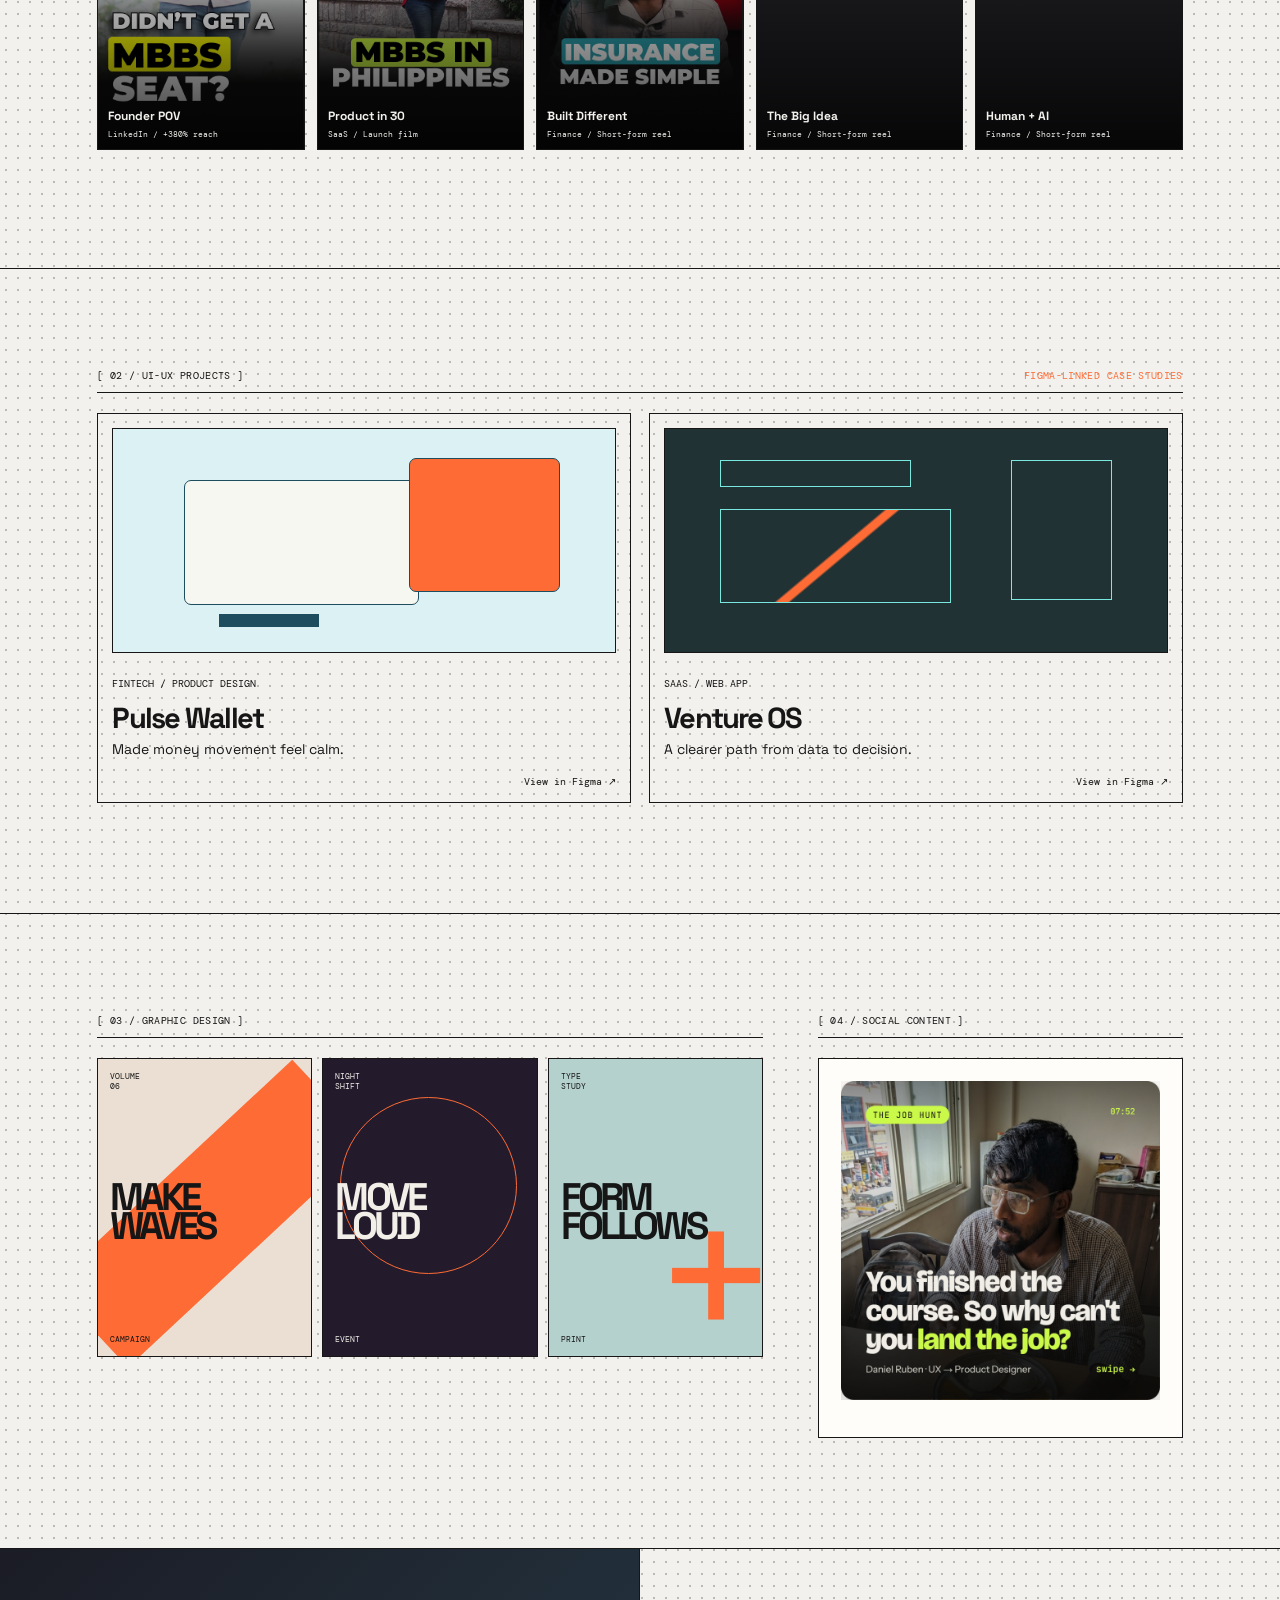
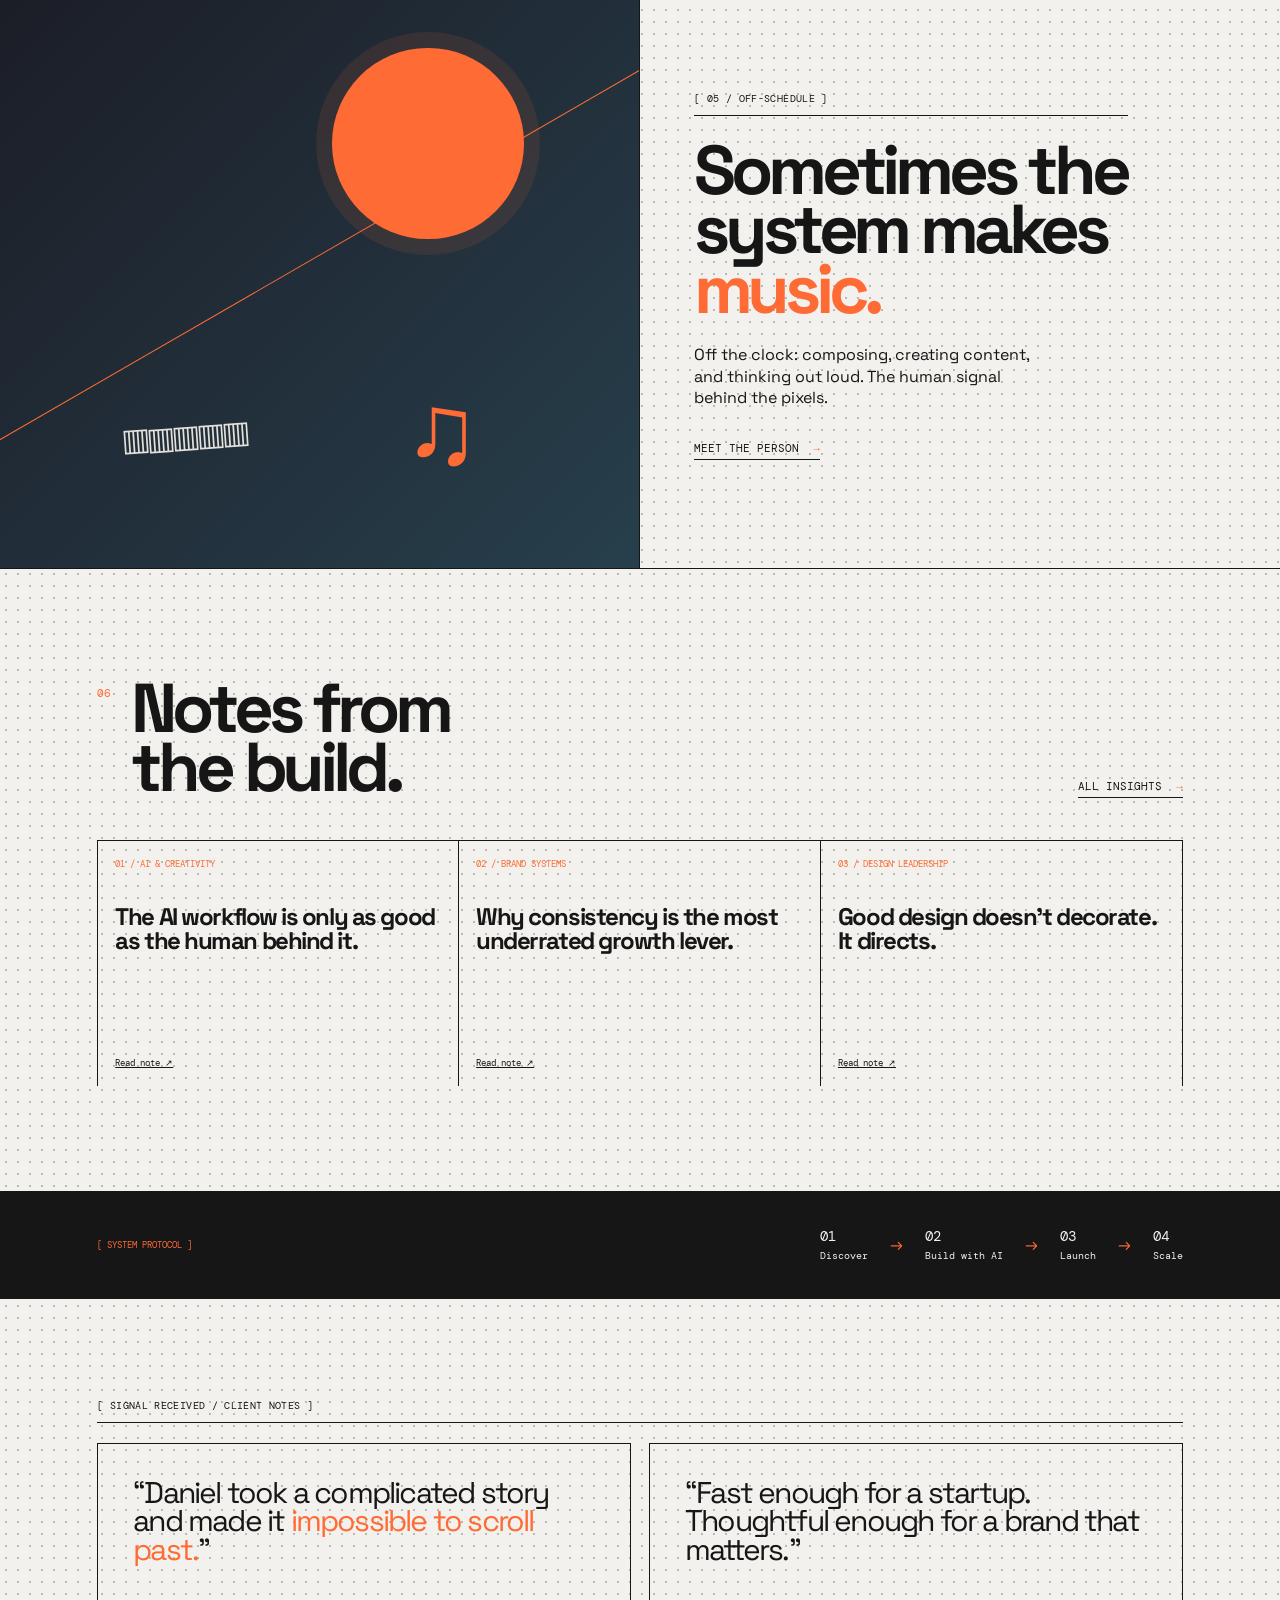
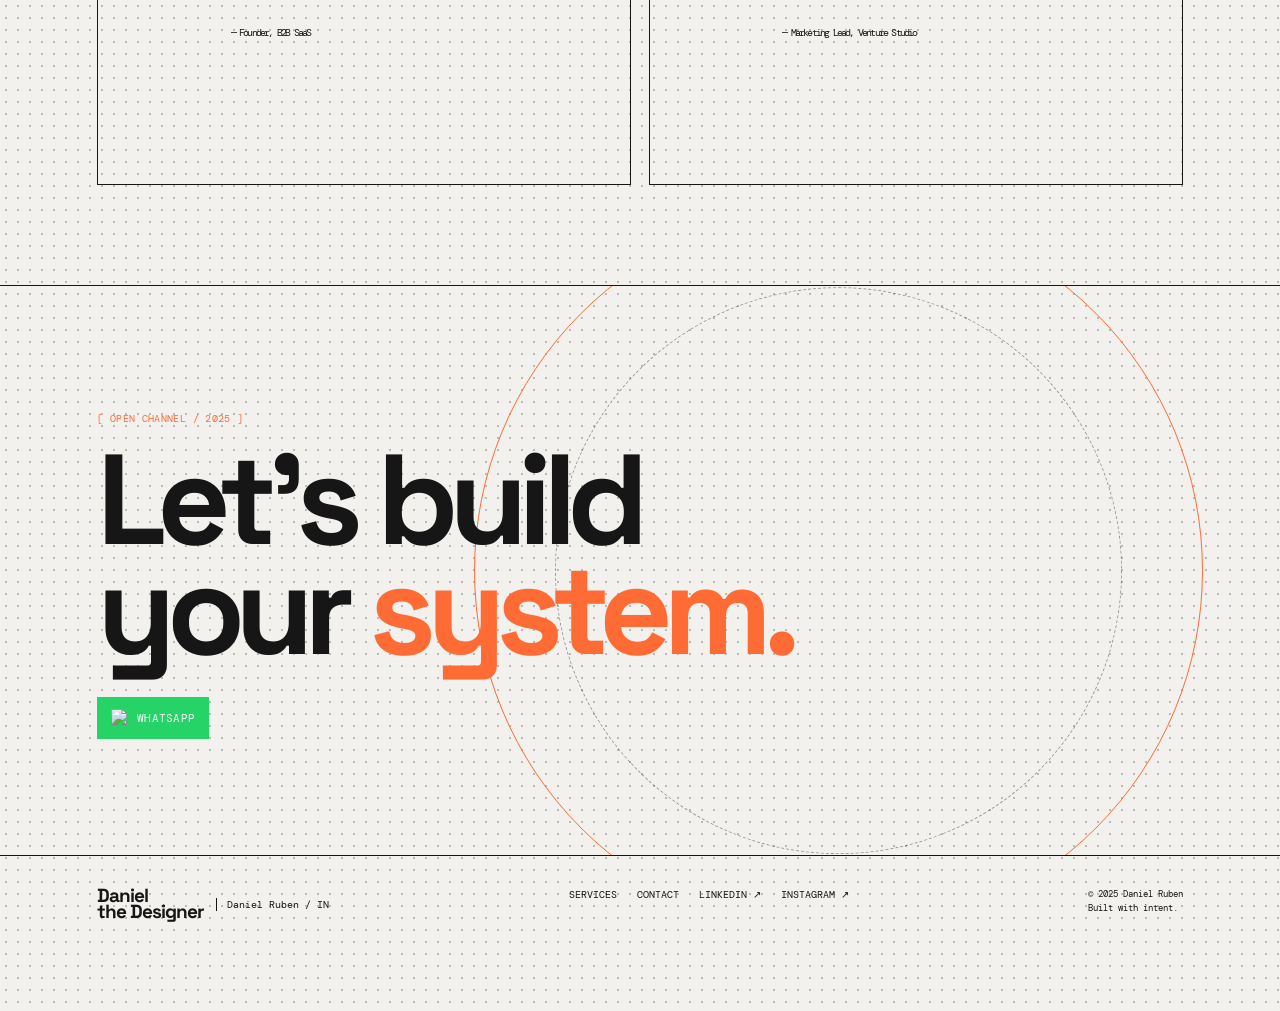
==== commit deec9eb7: "hello" ====
--- a/index.html
+++ b/index.html
@@ -24,7 +24,32 @@
         href="services.html">Services</a><a href="contact.html">Contact</a></nav>
     <div class="header-actions"><a class="button button-quiet" href="assets/resume/Daniel-Ruben-Resume.pdf"
         target="_blank" rel="noreferrer">Résumé <span>↓</span></a><a class="button"
-        href="https://linkedin.com/in/daniel-peniel-jeba-rueben-ramesh" target="_blank" rel="noreferrer">LinkedIn ↗</a>
+    <a href="https://linkedin.com/in/daniel-peniel-jeba-rueben-ramesh"
+   class="button linkedin-btn"
+   target="_blank"
+   rel="noopener">
+
+    <img
+        src="assets/icons/linkedin.svg"
+        alt="LinkedIn"
+        class="linkedin-icon">
+
+    <span>LINKEDIN</span>
+
+</a>
+  <a
+    href="https://wa.me/919876543210?text=Hi%20Daniel!"
+    class="button whatsapp-btn"
+    target="_blank"
+    rel="noopener">
+
+    <img src="assets/icons/whatsapp.svg"
+         alt="WhatsApp"
+         class="whatsapp-icon">
+
+    <span>WHATSAPP</span>
+
+</a>
     </div>
   </header>
 
@@ -41,52 +66,46 @@
         <div class="hub-orbit orbit-2">UI/UX</div>
         <div class="hub-orbit orbit-3">VIDEO</div>
       </div>
-<div class="hero-copy reveal">
       <div class="hero-copy reveal">
-        <p>Content, design &amp; video systems that scale founders, brands, and hiring pipelines — <strong>powered by
-            AI, driven by results.</strong></p>
-        <div class="cta-row"><a href="#work" class="button button-accent">View work <span>↘</span></a><a
-            href="contact.html" class="text-link">Book a call <span>→</span></a></div>
-      </div>
-      <div class="hero-visual">
-
-    <div class="hero-circle"></div>
-
-    <img
-    src="assets/images/hero-daniel.png"
-    alt="Daniel Ruben"
-    class="hero-photo"
-    width="430"
-    height="760"
-    loading="eager"
-    decoding="async">
-
-    <div class="hero-card hero-card-1">
-        <span class="dot"></span>
-        <strong>UI/UX DESIGNER</strong><br>
-        <small>3+ YEARS</small>
-    </div>
-
-    <div class="hero-card hero-card-2">
-        👁 85K+ REEL VIEWS
-    </div>
-
-    <div class="hero-card hero-card-3">
-    ⚡ AI POWERED WORKFLOWS
-</div>
-
-</div>   <!-- closes hero-visual -->
-
-<div class="scroll-mark">
-
-      <div class="scroll-mark">SCROLL TO EXPLORE <span>↓</span></div>
+        <div class="hero-copy reveal">
+          <p>Content, design &amp; video systems that scale founders, brands, and hiring pipelines — <strong>powered by
+              AI, driven by results.</strong></p>
+          <div class="cta-row"><a href="#work" class="button button-accent">View work <span>↘</span></a><a
+              href="contact.html" class="text-link">Book a call <span>→</span></a></div>
+        </div>
+        <div class="hero-visual">
+
+          <div class="hero-circle"></div>
+
+          <img src="assets/images/hero-daniel.png" alt="Daniel Ruben" class="hero-photo" width="520" height="950"
+            loading="eager" fetchpriority="high" decoding="async">
+
+          <div class="hero-card hero-card-1">
+            <span class="dot"></span>
+            <strong>UI/UX DESIGNER</strong><br>
+            <small>3+ YEARS</small>
+          </div>
+
+          <div class="hero-card hero-card-2">
+            👁 85K+ REEL VIEWS
+          </div>
+
+          <div class="hero-card hero-card-3">
+            ⚡ AI POWERED WORKFLOWS
+          </div>
+
+        </div> <!-- closes hero-visual -->
+
+        <div class="scroll-mark">
+
+          <div class="scroll-mark">SCROLL TO EXPLORE <span>↓</span></div>
     </section>
 
     <section class="trusted-brands">
 
-    <div class="section-label">[ TRUSTED BRANDS ]</div>
-
-    <div class="brand-track">
+      <div class="section-label">[ TRUSTED BRANDS ]</div>
+
+      <div class="brand-track">
 
         <img src="assets/logos/Zoho.png" alt="Zoho">
         <img src="assets/logos/sisesoft.png" alt="Sisesoft">
@@ -102,9 +121,9 @@
         <img src="assets/logos/Chemslife.jpg" alt="Chemslife">
         <img src="assets/logos/Aeon.png" alt="Aeon">
 
-    </div>
-
-</section>
+      </div>
+
+    </section>
     <section class="work-section canvas-section" id="work">
       <div class="section-head">
         <div><span class="index-no">01</span>
@@ -115,20 +134,20 @@
       <div class="connector horiz"></div>
       <div class="reel-grid reel-grid-live">
         <article class="reel-card reveal" tabindex="0" role="button" aria-label="Play Founder POV showreel"><video
-            preload="metadata" muted loop playsinline poster="assets/images/founder-cover.png" src="assets/videos/founder-story.mp4"></video><span
-            class="card-no">01—05</span>
+            preload="metadata" muted loop playsinline poster="assets/images/founder-cover.png"
+            src="assets/videos/founder-story.mp4"></video><span class="card-no">01—05</span>
           <div class="play">▶</div>
           <div class="reel-info"><b>Founder POV</b><small>LinkedIn / +380% reach</small></div>
         </article>
         <article class="reel-card reveal" tabindex="0" role="button" aria-label="Play Product in 30 showreel"><video
-            preload="metadata" muted loop playsinline poster="assets/images/product-cover.png" src="assets/videos/product-launch.mp4"></video><span
-            class="card-no">02—05</span>
+            preload="metadata" muted loop playsinline poster="assets/images/product-cover.png"
+            src="assets/videos/product-launch.mp4"></video><span class="card-no">02—05</span>
           <div class="play">▶</div>
           <div class="reel-info"><b>Product in 30</b><small>SaaS / Launch film</small></div>
         </article>
         <article class="reel-card reveal" tabindex="0" role="button" aria-label="Play finance showreel one"><video
-            preload="metadata" muted loop playsinline poster="assets/images/finance-01.png" src="assets/videos/finance-reel-01.mp4"></video><span
-            class="card-no">03—05</span>
+            preload="metadata" muted loop playsinline poster="assets/images/finance-01.png"
+            src="assets/videos/finance-reel-01.mp4"></video><span class="card-no">03—05</span>
           <div class="play">▶</div>
           <div class="reel-info"><b>Built Different</b><small>Finance / Short-form reel</small></div>
         </article>
@@ -238,8 +257,20 @@
       </div>
     </section>
     <section class="final-cta canvas-section"><span class="annotation">[ OPEN CHANNEL / 2025 ]</span>
-      <h2>Let's build<br>your <em>system.</em></h2><a href="contact.html" class="button button-accent">Book a call
-        <span>↗</span></a>
+      <h2>Let's build<br>your <em>system.</em></h2><a
+    href="https://wa.me/919876543210?text=Hi%20Daniel!"
+    class="button whatsapp-btn"
+    target="_blank"
+    rel="noopener"
+>
+    <img
+        src="assets/icons/whatsapp.svg"
+        alt="WhatsApp"
+        class="whatsapp-icon"
+    >
+
+    <span>WHATSAPP</span>
+</a>
       <div class="cta-ring"></div>
     </section>
   </main>
--- a/styles.css
+++ b/styles.css
@@ -268,7 +268,7 @@
     margin-bottom: 4vw;
 
     margin-top: 80px;
-    padding-right:120px;
+    padding-right:0px;
 
 }
 
@@ -1781,7 +1781,7 @@
 
     position:absolute;
 
-    right:2%;
+    right: -30px;
 
     bottom:0;
 
@@ -1804,7 +1804,7 @@
     left:50%;
     transform:translateX(-50%);
 
-    width:520px;      /* Increase this */
+    width:480px;      /* Increase this */
     max-width:none;
 
     height:auto;
@@ -1881,4 +1881,53 @@
 
     margin-right: 8px;
 
+}
+.whatsapp-btn{
+
+    background:#25D366;
+
+    color:#ffffff;
+
+    border:none;
+
+    display:flex;
+
+    align-items:center;
+
+    gap:8px;
+
+    transition:.25s;
+
+}
+
+.whatsapp-btn:hover{
+
+    background:#1ea952;
+
+    transform:translateY(-2px);
+
+    box-shadow:0 10px 20px rgba(37,211,102,.25);
+
+}
+
+.whatsapp-icon{
+
+    width:18px;
+
+    height:18px;
+
+}
+.linkedin-btn {
+    background: #0A66C2;
+    color: white;
+    border: none;
+
+    display: flex;
+    align-items: center;
+    gap: 8px;
+}
+
+.linkedin-icon {
+    width: 16px;
+    height: 16px;
 }
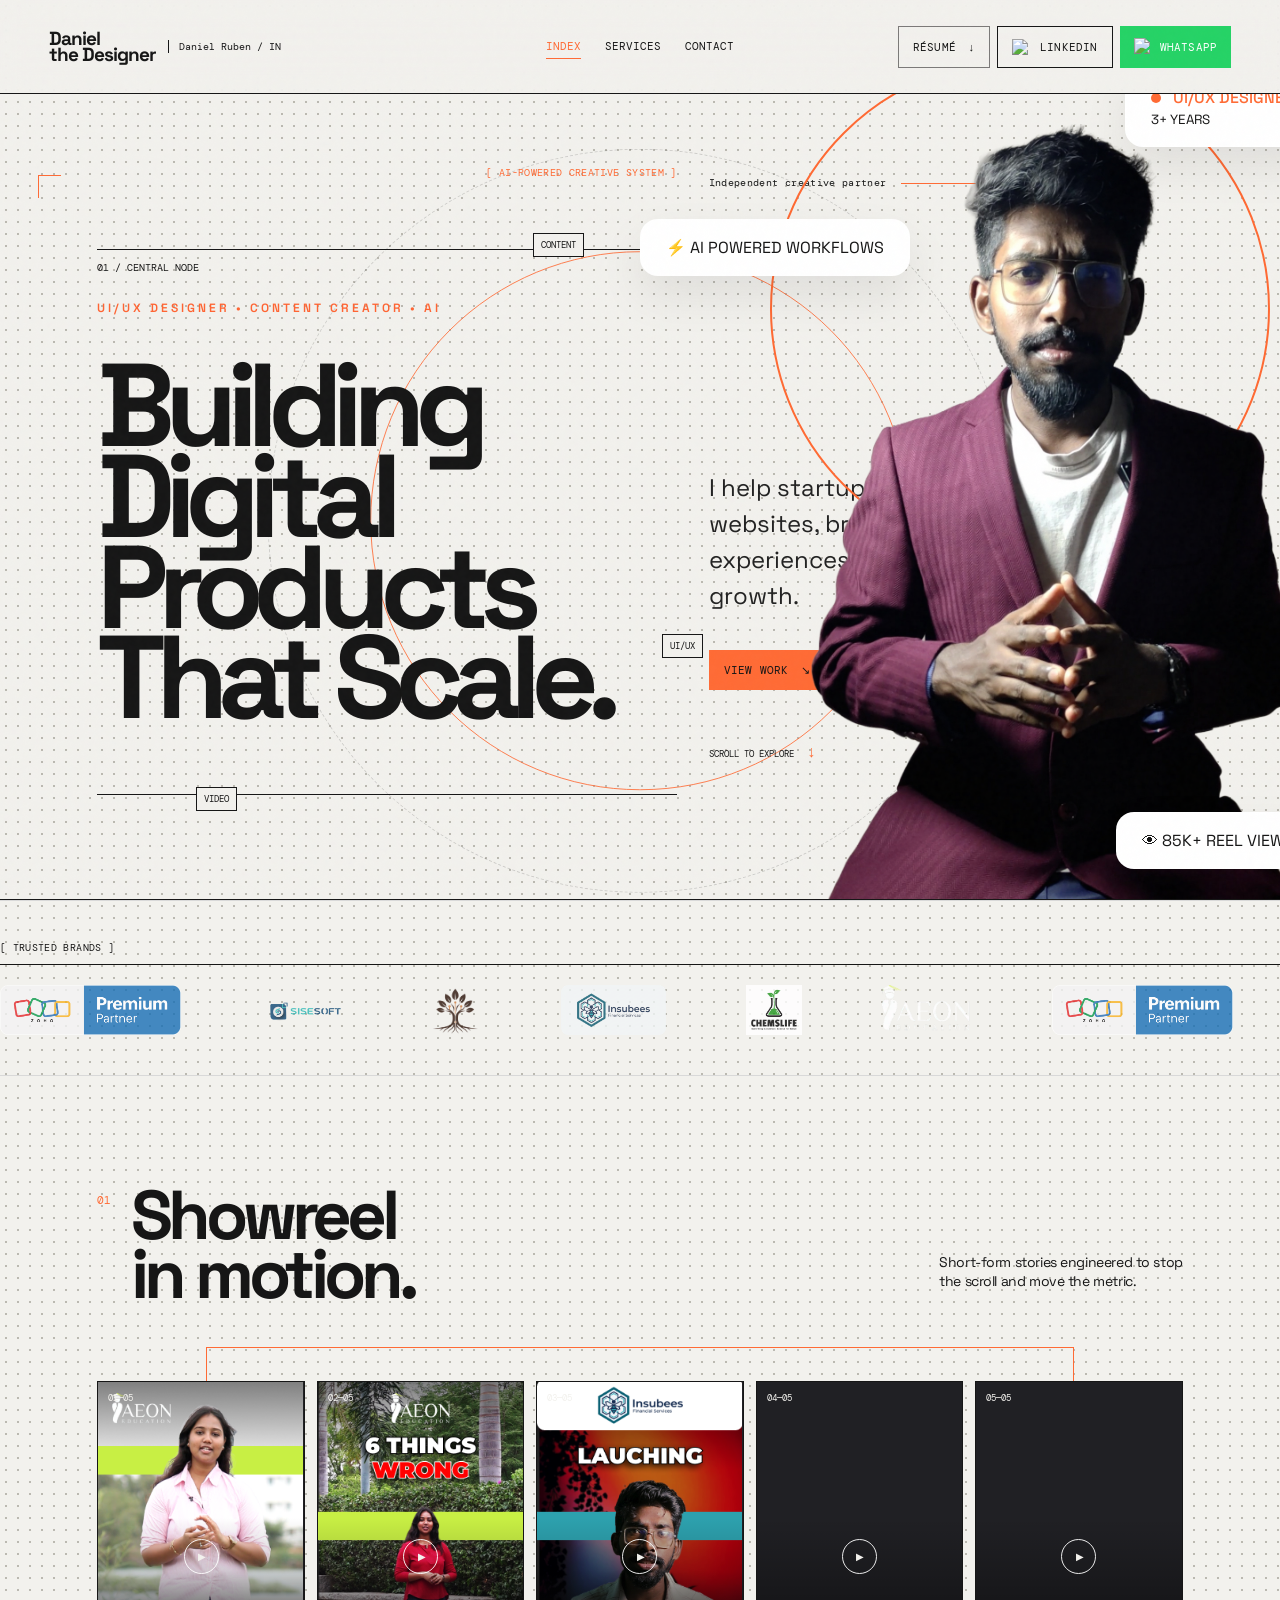
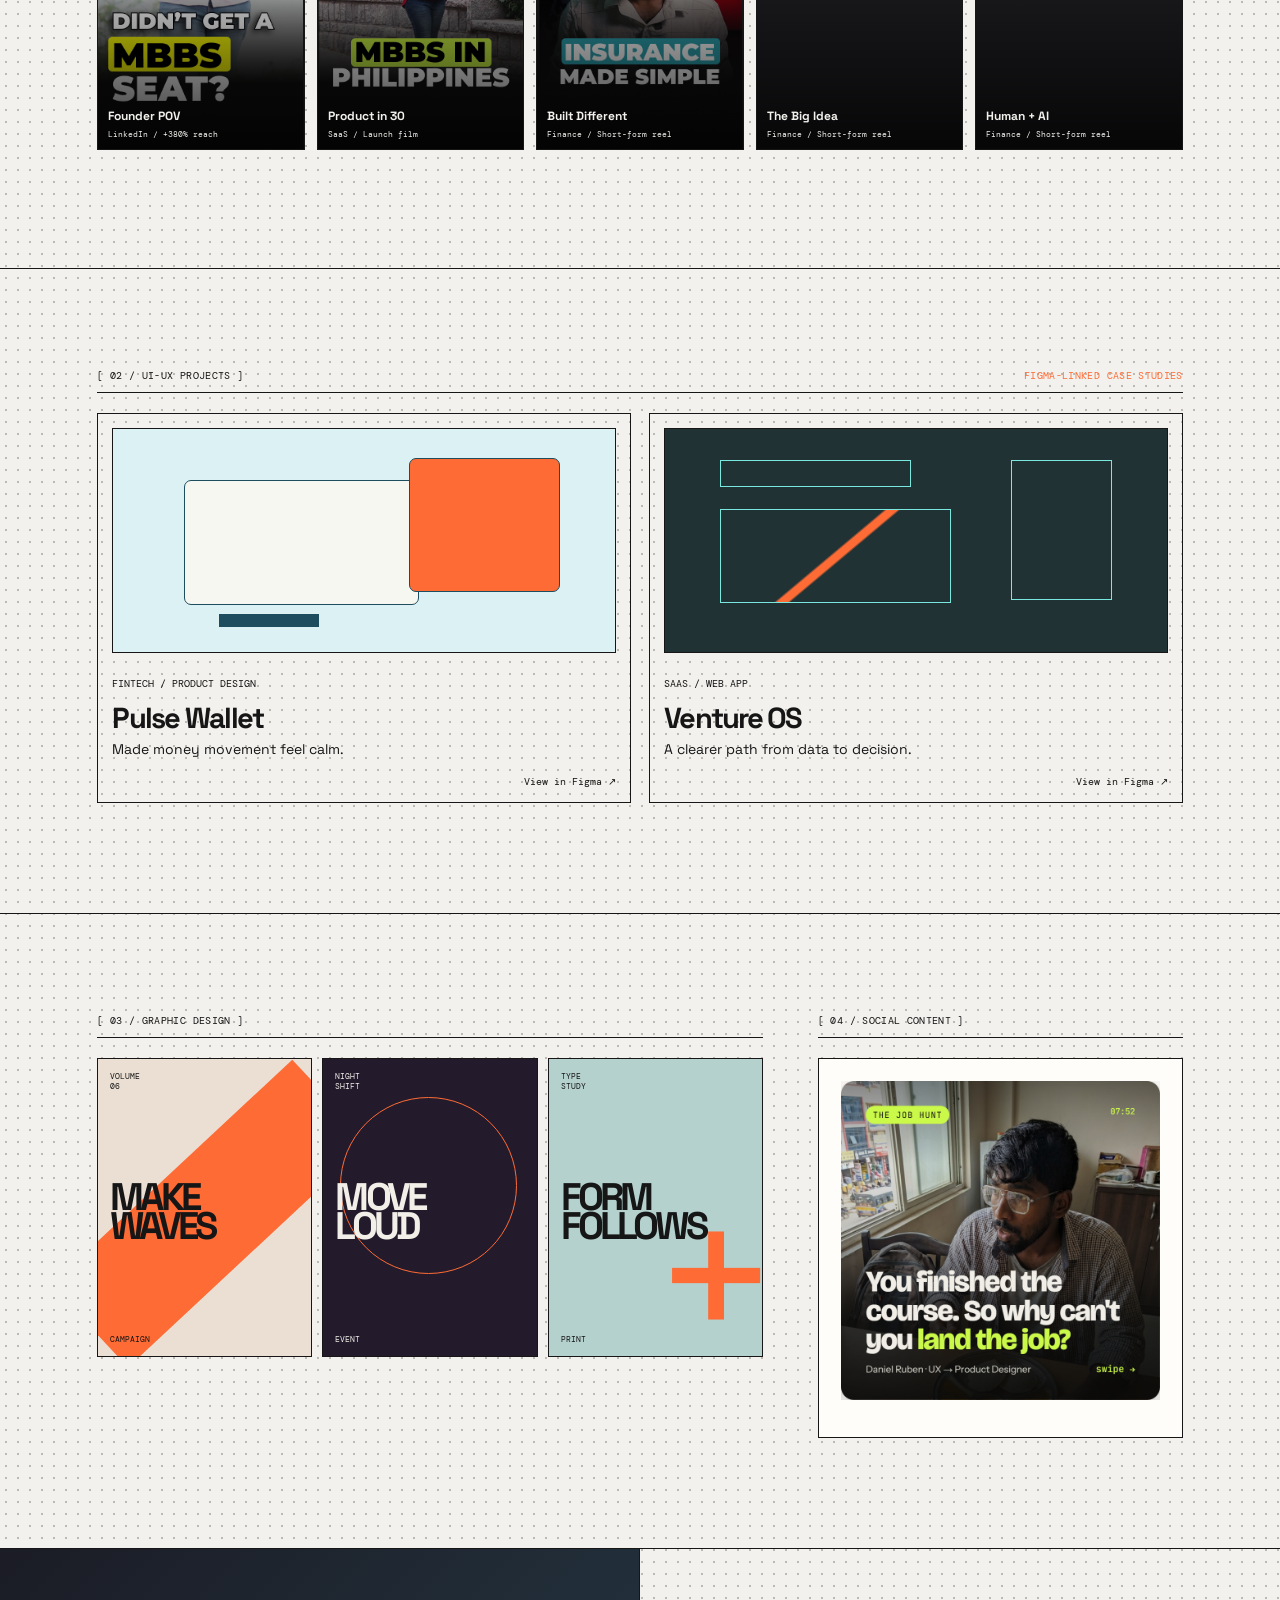
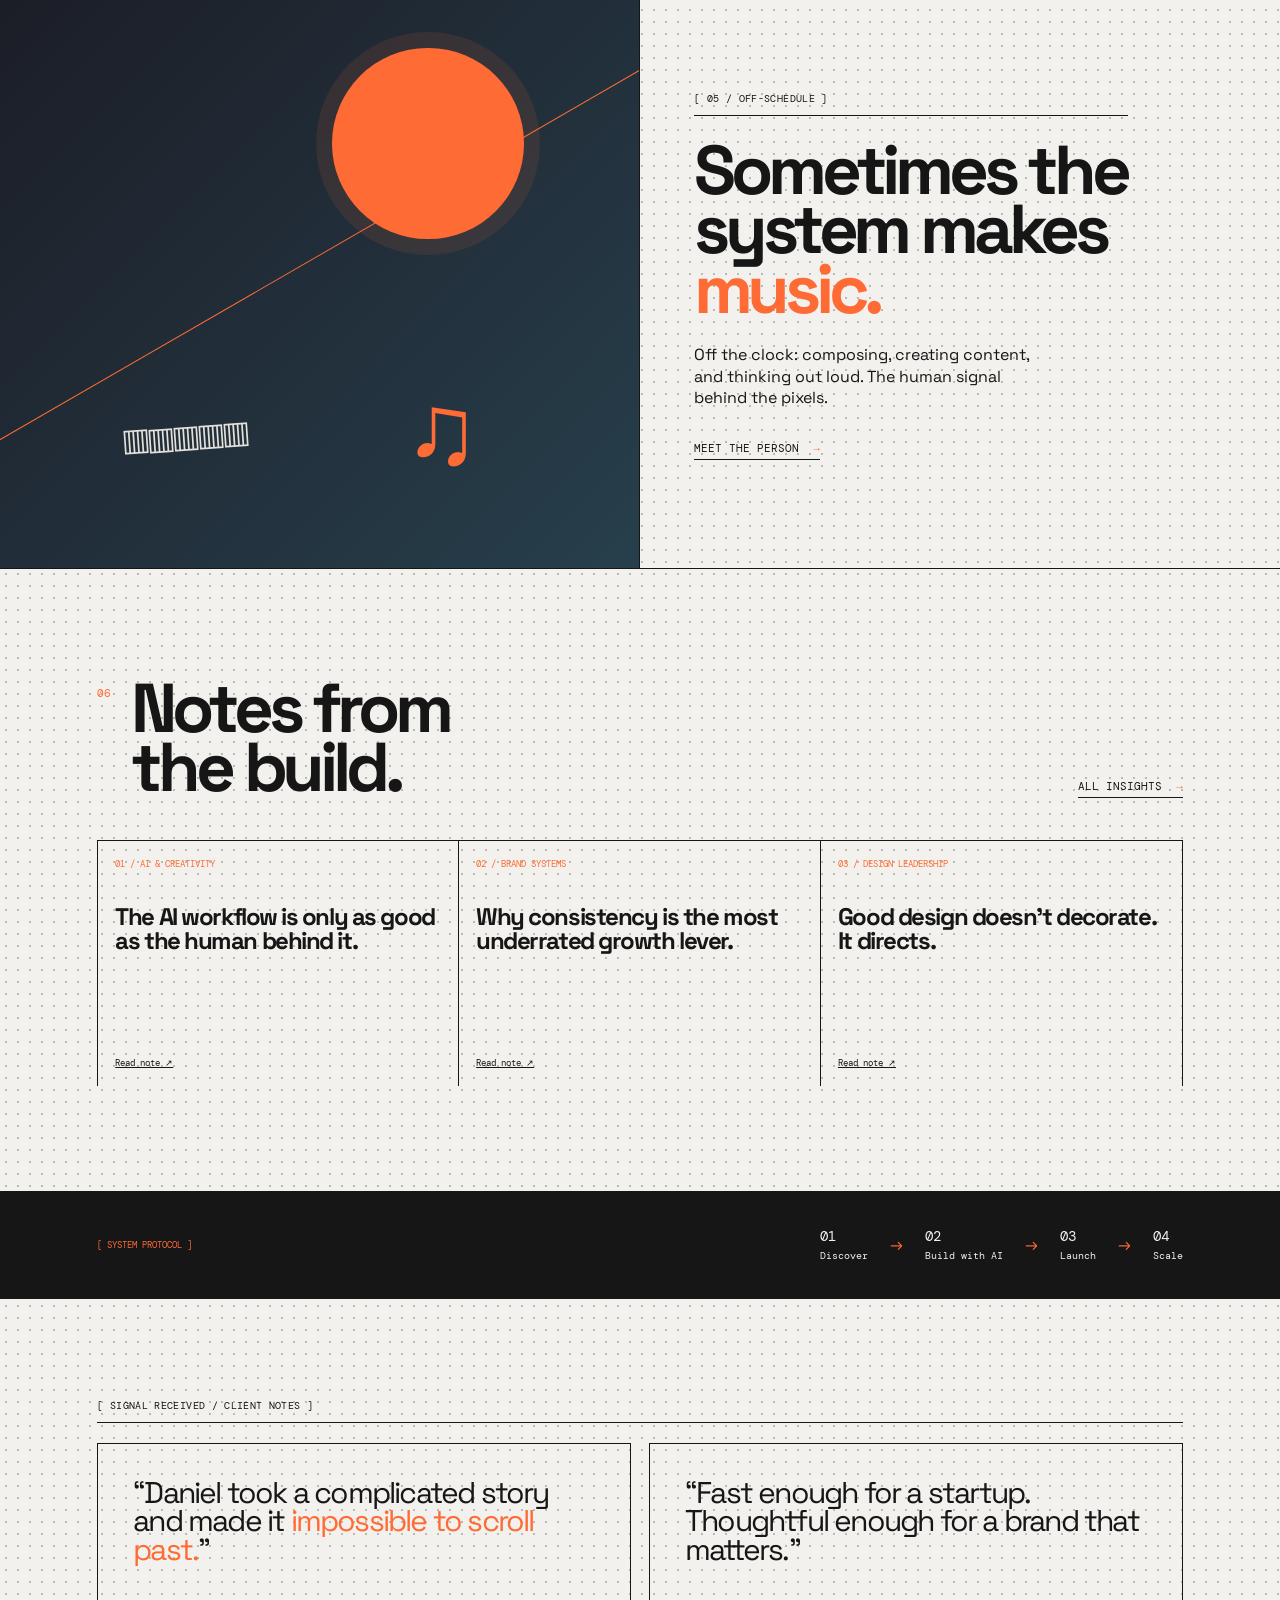
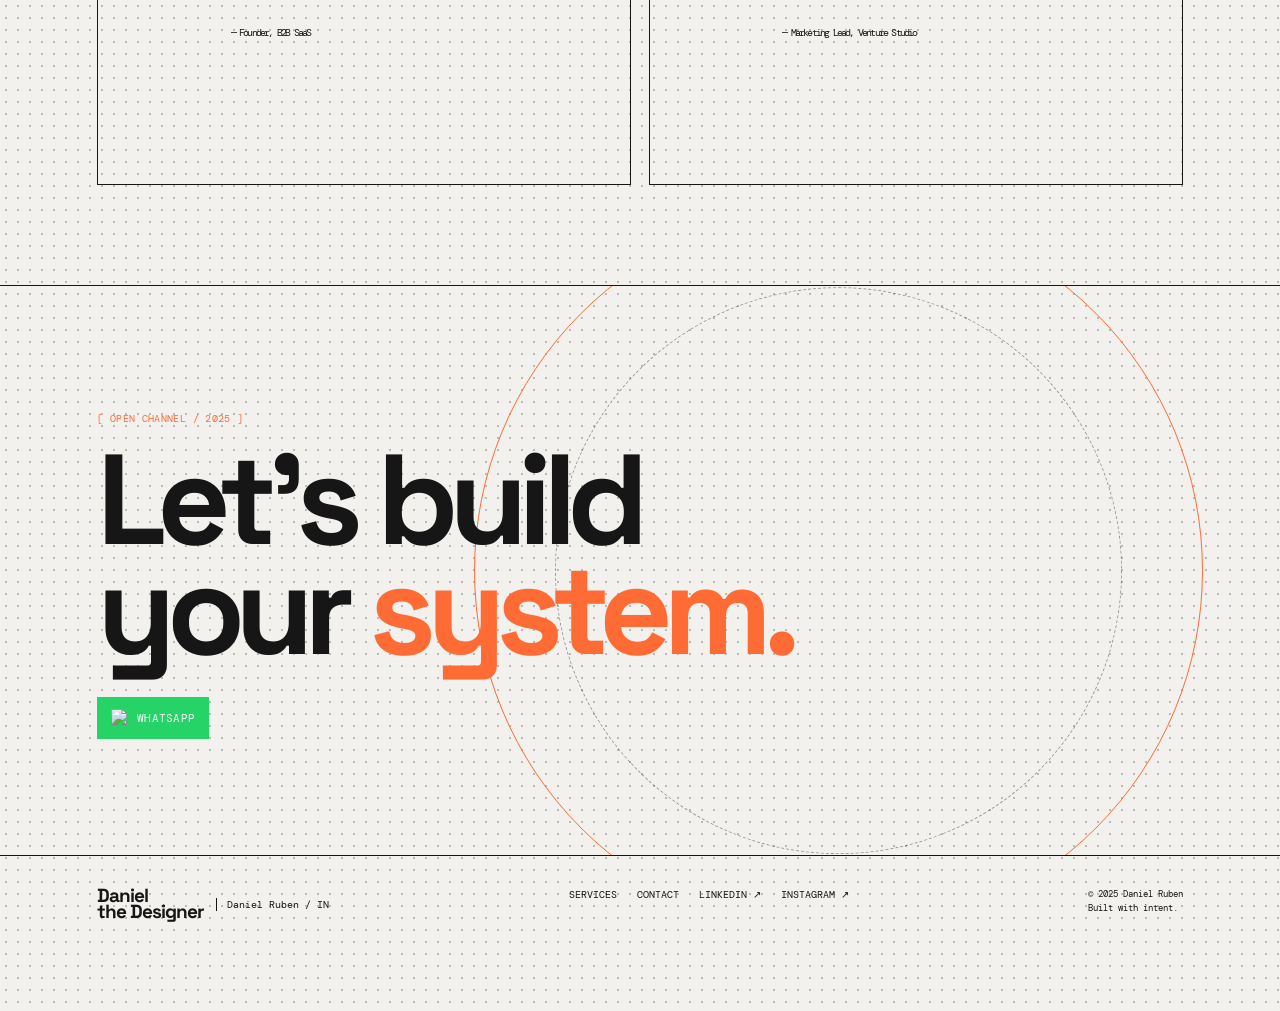
==== commit d148e1a2: "chnage" ====
--- a/index.html
+++ b/index.html
@@ -5,7 +5,9 @@
   <meta charset="UTF-8" />
   <meta name="viewport" content="width=device-width, initial-scale=1.0" />
   <meta name="description" content="Daniel Ruben — AI-powered content, design, video and marketing systems." />
-  <title>Daniel the Designer — Creative systems that scale</title>
+  <title>I help startups build websites,
+products and AI-powered experiences
+that drive real business growth.</title>
   <link rel="preconnect" href="https://fonts.googleapis.com" />
   <link rel="preconnect" href="https://fonts.gstatic.com" crossorigin />
   <link
@@ -38,7 +40,7 @@
 
 </a>
   <a
-    href="https://wa.me/919876543210?text=Hi%20Daniel!"
+    href="https://wa.me/918975721694?text=Hi%20Daniel!"
     class="button whatsapp-btn"
     target="_blank"
     rel="noopener">
@@ -61,15 +63,30 @@
       <p class="eyebrow">Independent creative partner <span class="line"></span> Bengaluru / global</p>
       <div class="hero-hub reveal">
         <span class="hub-index">01 / CENTRAL NODE</span>
-        <h1>Daniel<br><em>the Designer.</em></h1>
+        <div class="hero-heading">
+
+    <span class="hero-tag">
+        UI/UX DESIGNER • CONTENT CREATOR • AI
+    </span>
+
+    <h1>
+        Building<br>
+        Digital Products<br>
+        <span>That Scale.</span>
+    </h1>
+
+</div>
         <div class="hub-orbit orbit-1">CONTENT</div>
         <div class="hub-orbit orbit-2">UI/UX</div>
         <div class="hub-orbit orbit-3">VIDEO</div>
       </div>
       <div class="hero-copy reveal">
         <div class="hero-copy reveal">
-          <p>Content, design &amp; video systems that scale founders, brands, and hiring pipelines — <strong>powered by
-              AI, driven by results.</strong></p>
+          <p>
+I help startups and businesses build websites,
+brands and AI-powered experiences that
+generate measurable growth.
+</p>
           <div class="cta-row"><a href="#work" class="button button-accent">View work <span>↘</span></a><a
               href="contact.html" class="text-link">Book a call <span>→</span></a></div>
         </div>
--- a/styles.css
+++ b/styles.css
@@ -263,7 +263,7 @@
     align-self: end;
     z-index: 1;
 
-    max-width: 520px;
+    max-width: 620px;
 
     margin-bottom: 4vw;
 
@@ -271,14 +271,39 @@
     padding-right:0px;
 
 }
-
-.hero-copy p {
-    font-size: 22px;
-    line-height: 1.2;
-    margin: 0 0 30px;
-    letter-spacing: -.04em
-}
-
+.hero-heading{
+    margin-bottom:28px;
+}
+
+.hero-tag{
+    display:inline-block;
+    font-size:12px;
+    letter-spacing:3px;
+    text-transform:uppercase;
+    color:#ff6432;
+    margin-bottom:20px;
+    font-weight:600;
+}
+
+.hero-copy h1{
+    font-size:74px;
+    line-height:0.95;
+    font-weight:700;
+    margin-bottom:30px;
+}
+
+.hero-copy h1 span{
+    color:#ff6432;
+}
+
+
+.hero-copy p{
+    font-size:24px;
+    line-height:1.5;
+    max-width:520px;
+    margin-bottom:36px;
+    color:#222;
+}
 .hero-copy strong {
     font-weight: 500;
     color: var(--orange)
@@ -1930,4 +1955,26 @@
 .linkedin-icon {
     width: 16px;
     height: 16px;
+}
+.hero-heading{
+
+    margin-bottom:28px;
+
+}
+.hero-tag{
+
+    display:inline-block;
+
+    font-size:12px;
+
+    letter-spacing:3px;
+
+    text-transform:uppercase;
+
+    color:#ff6432;
+
+    margin-bottom:20px;
+
+    font-weight:600;
+
 }
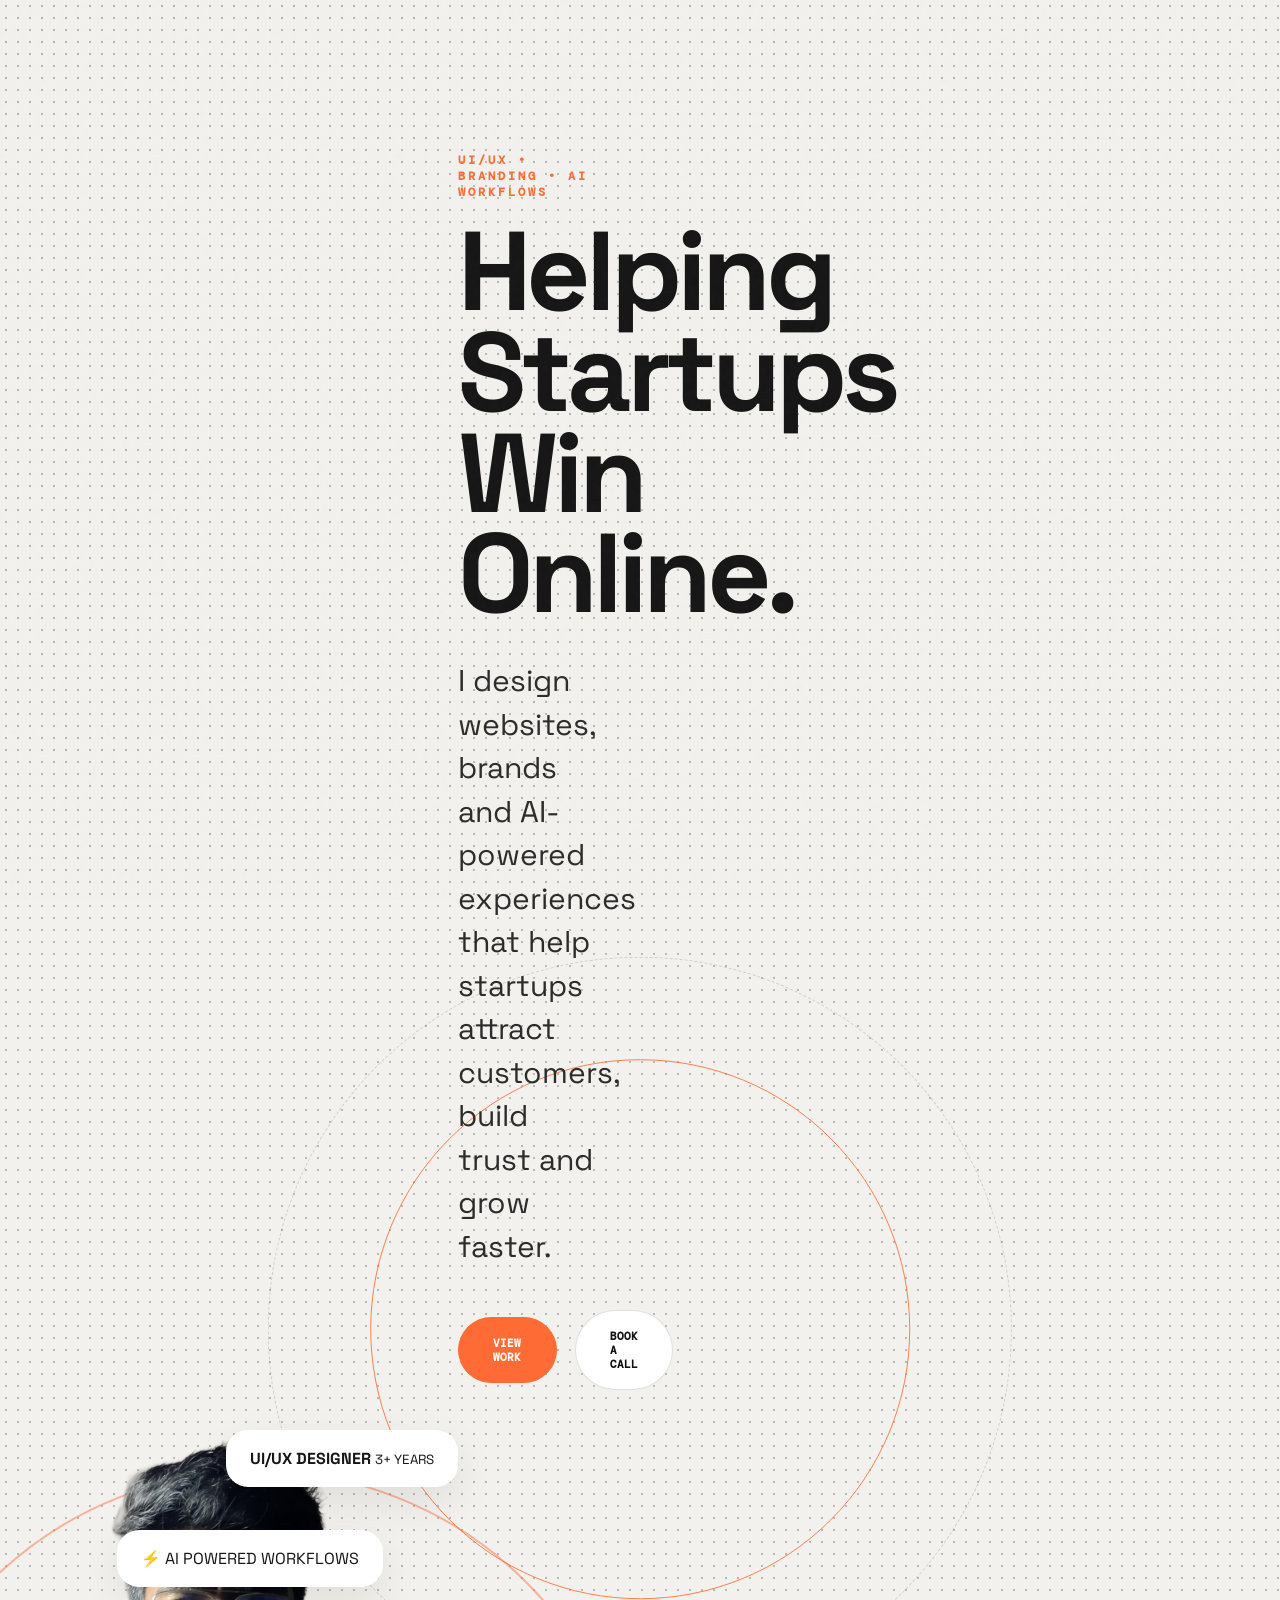
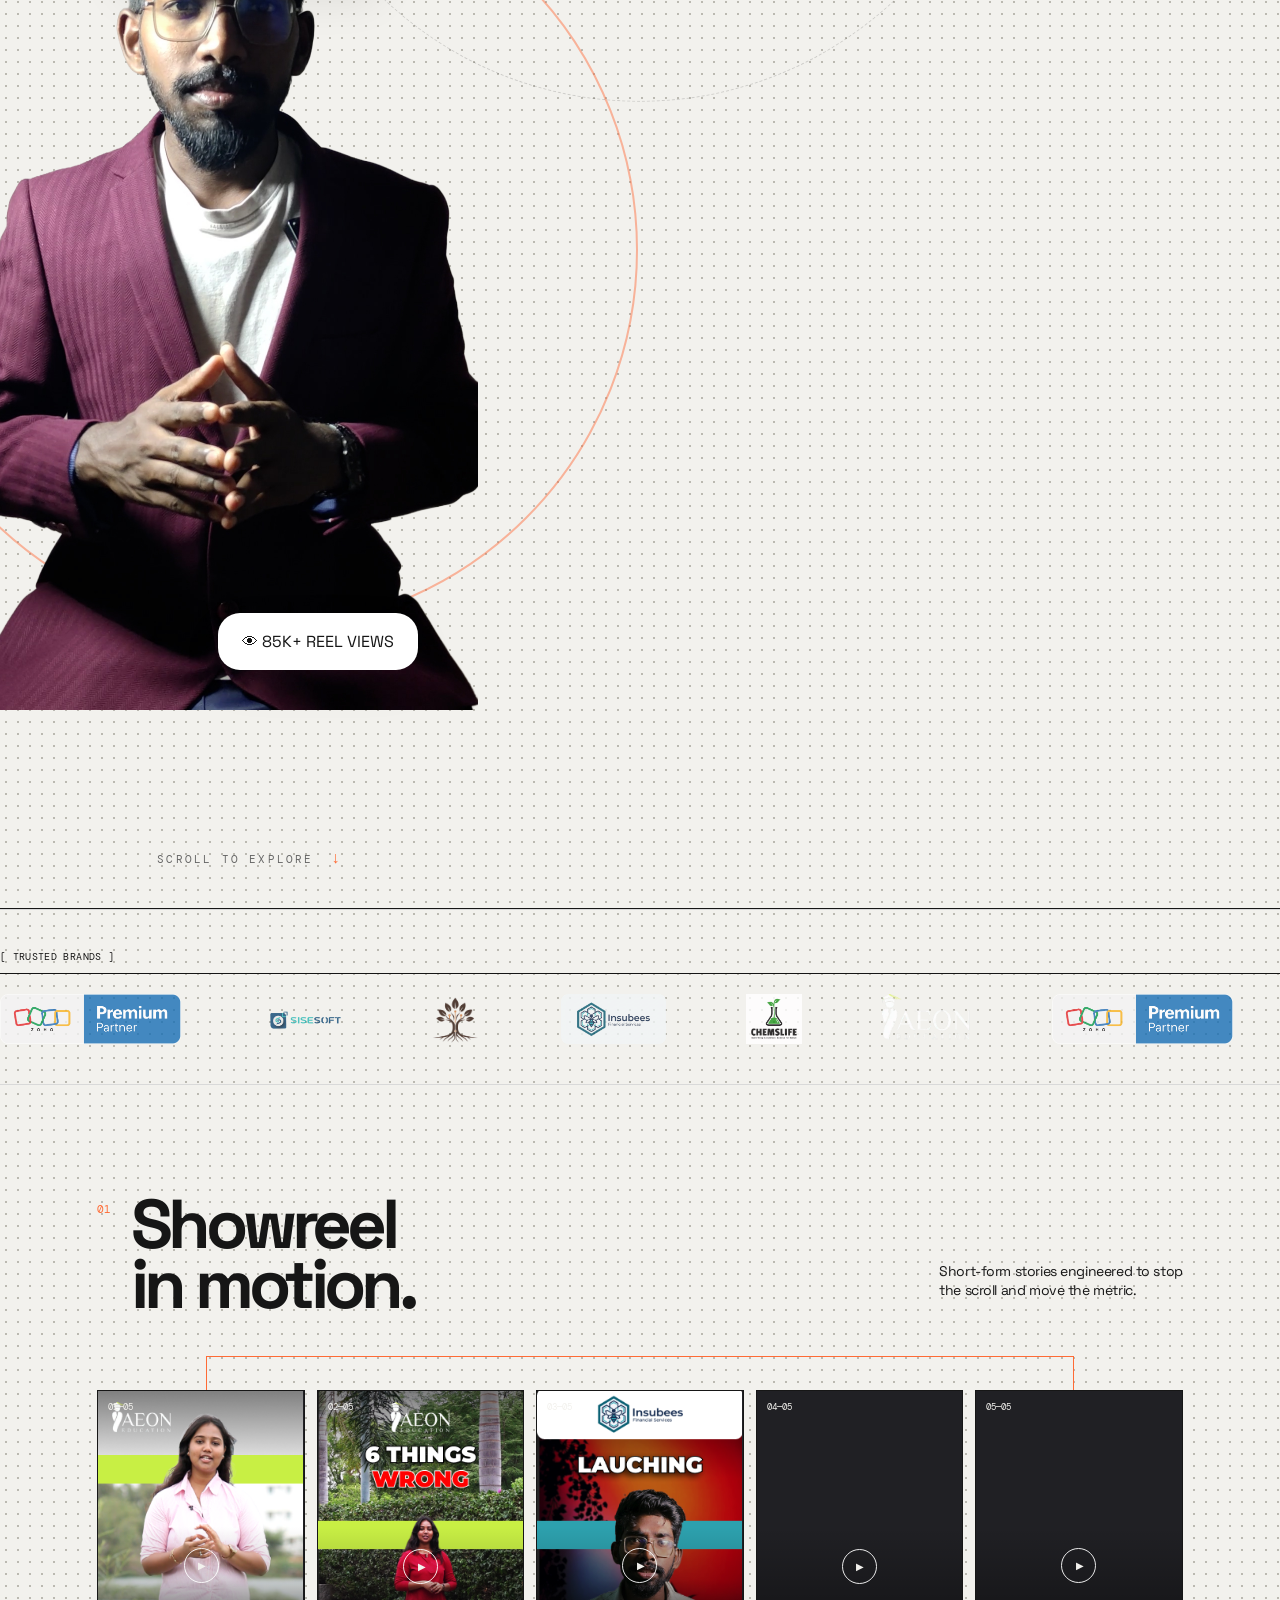
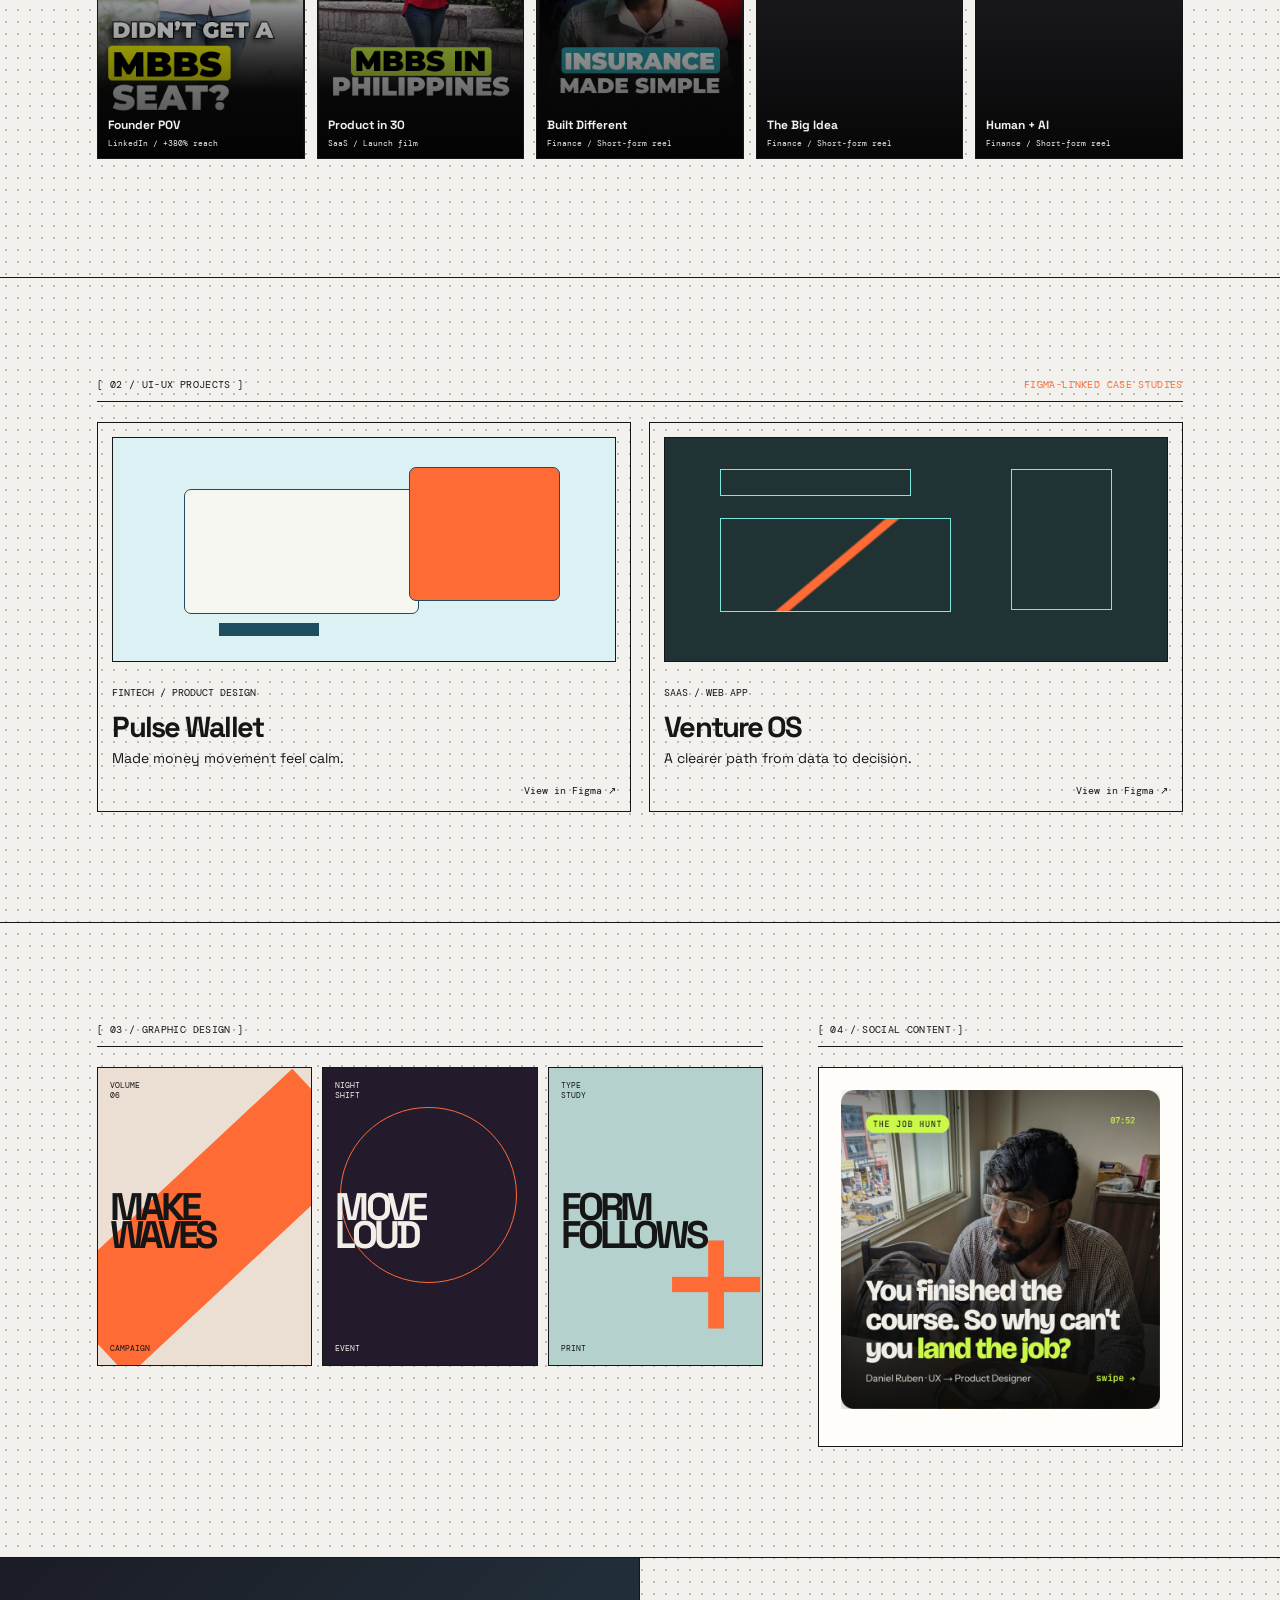
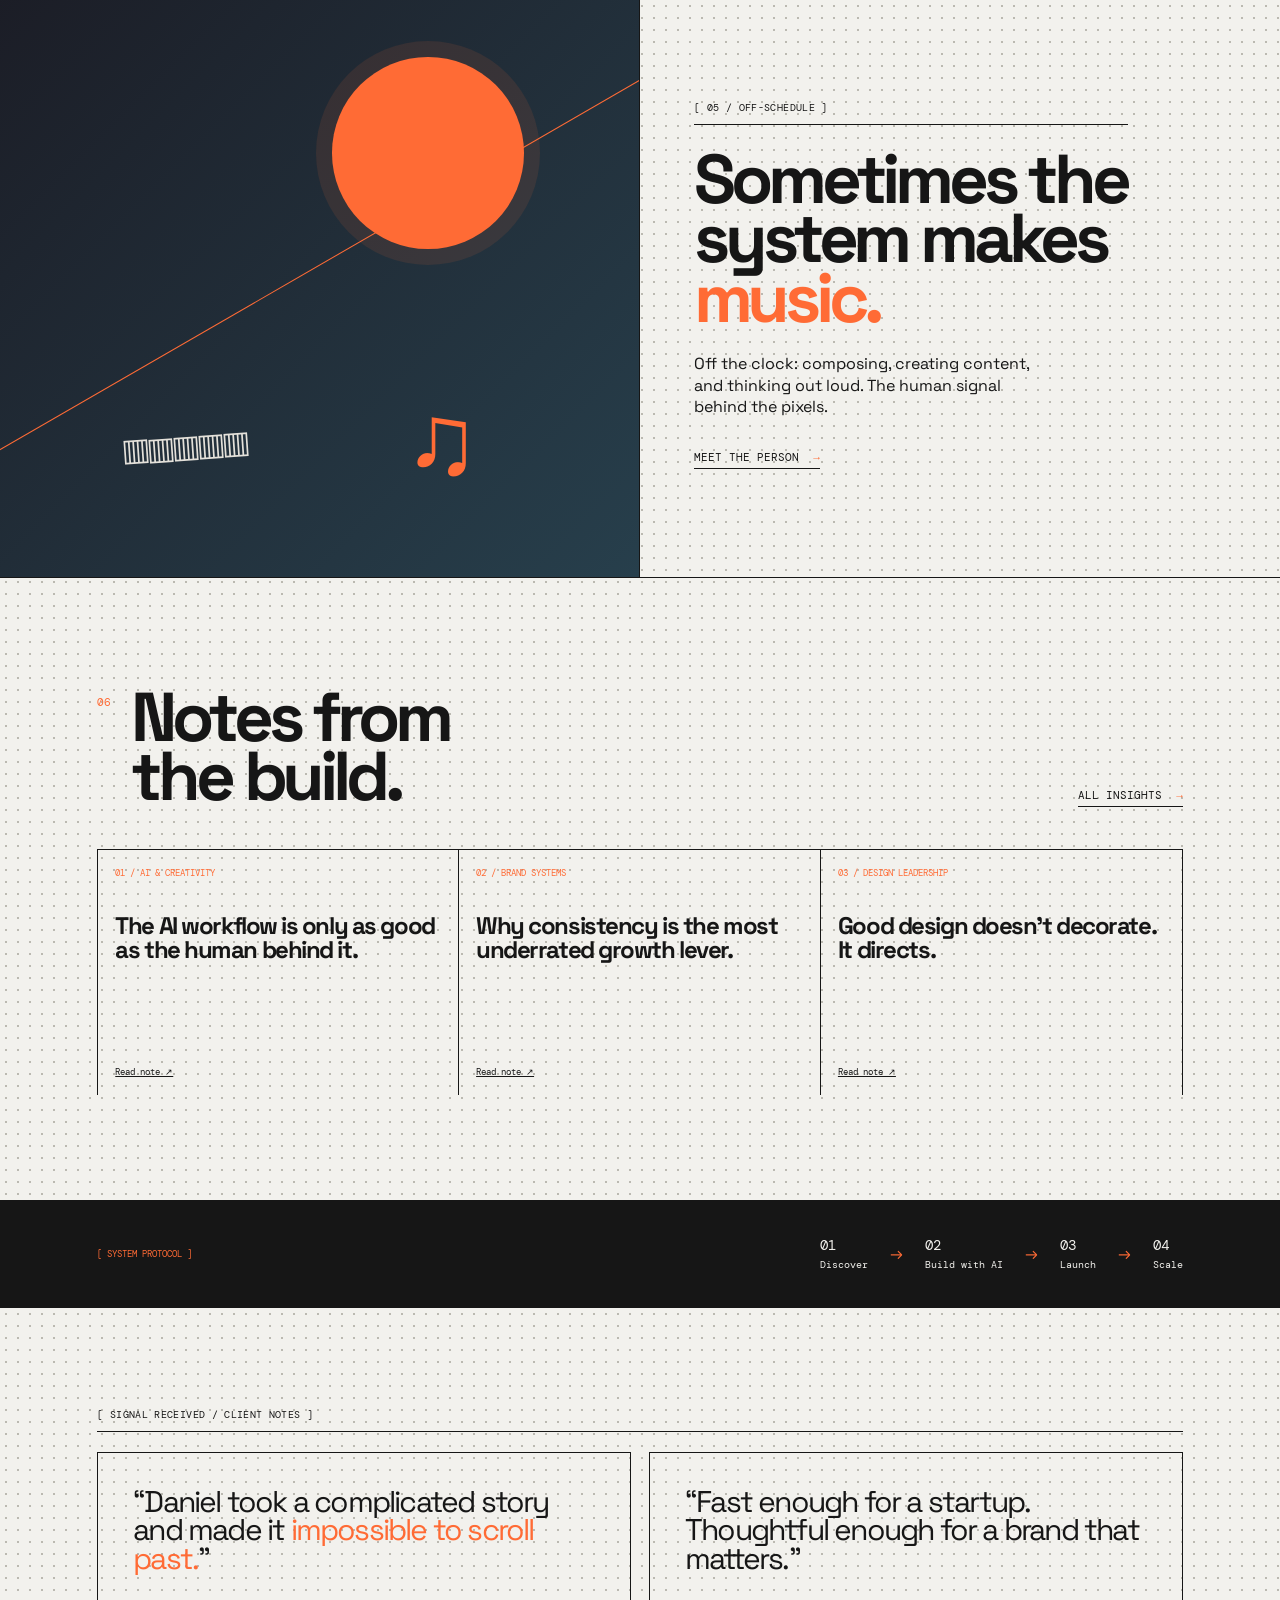
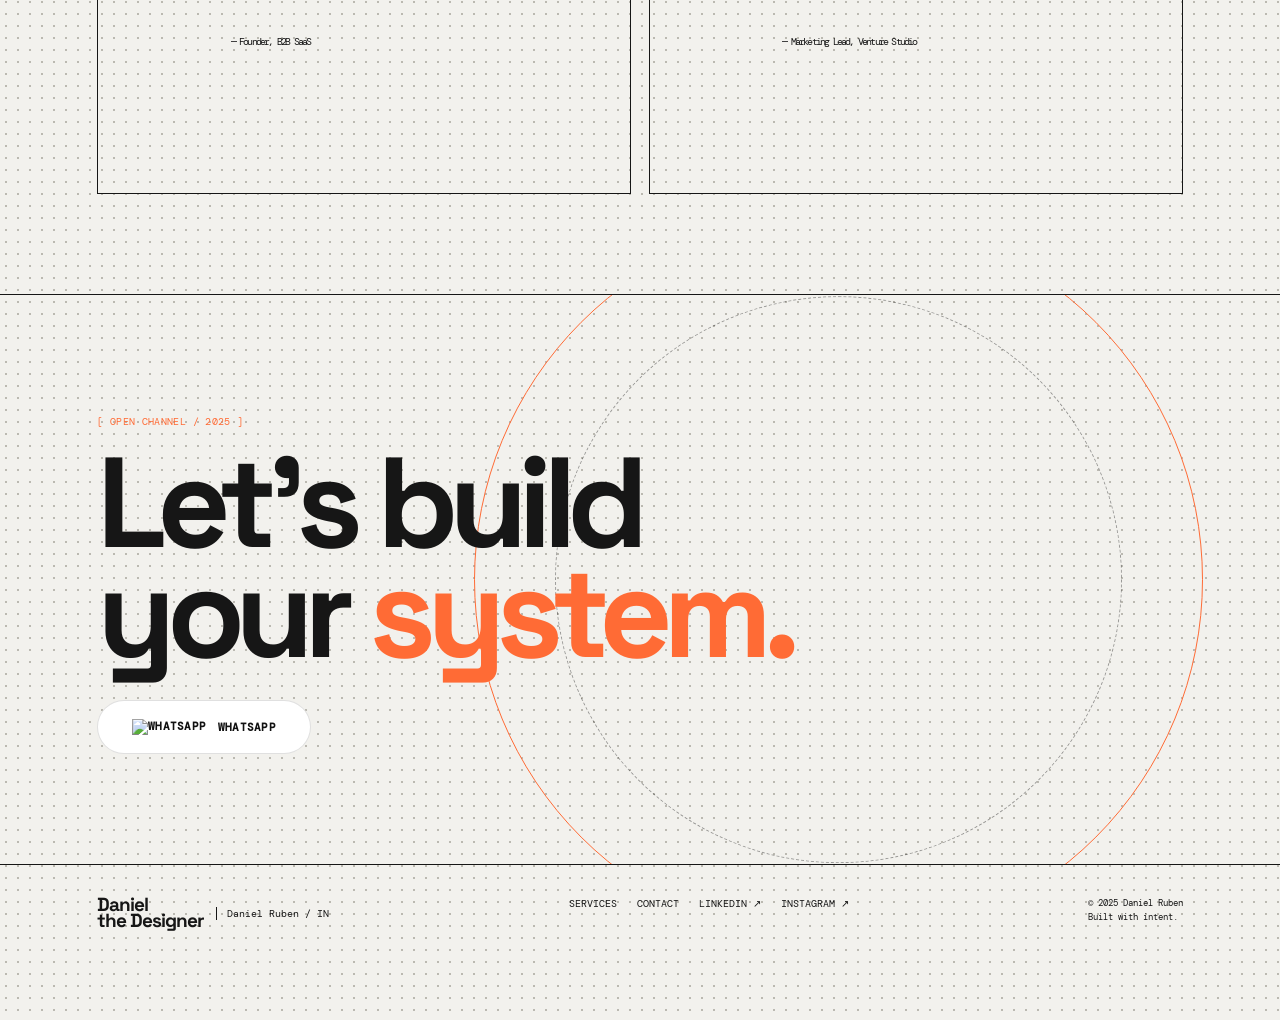
==== commit c62e4c6d: "h" ====
--- a/index.html
+++ b/index.html
@@ -19,104 +19,81 @@
 
 <body>
   <div class="noise"></div>
-  <header class="site-header">
-    <a class="brand" href="index.html" aria-label="Daniel the Designer home"><span>Daniel<br>the
-        Designer</span><small>Daniel Ruben / IN</small></a>
-    <nav class="main-nav" aria-label="Main navigation"><a class="active" href="index.html">Index</a><a
-        href="services.html">Services</a><a href="contact.html">Contact</a></nav>
-    <div class="header-actions"><a class="button button-quiet" href="assets/resume/Daniel-Ruben-Resume.pdf"
-        target="_blank" rel="noreferrer">Résumé <span>↓</span></a><a class="button"
-    <a href="https://linkedin.com/in/daniel-peniel-jeba-rueben-ramesh"
-   class="button linkedin-btn"
-   target="_blank"
-   rel="noopener">
-
-    <img
-        src="assets/icons/linkedin.svg"
-        alt="LinkedIn"
-        class="linkedin-icon">
-
-    <span>LINKEDIN</span>
-
-</a>
-  <a
-    href="https://wa.me/918975721694?text=Hi%20Daniel!"
-    class="button whatsapp-btn"
-    target="_blank"
-    rel="noopener">
-
-    <img src="assets/icons/whatsapp.svg"
-         alt="WhatsApp"
-         class="whatsapp-icon">
-
-    <span>WHATSAPP</span>
-
-</a>
-    </div>
-  </header>
-
   <main>
     <section class="hero canvas-section" id="top">
-      <div class="crosshair c1"></div>
-      <div class="crosshair c2"></div>
-      <div class="annotation hero-note">[ AI-POWERED CREATIVE SYSTEM ]</div>
-      <p class="eyebrow">Independent creative partner <span class="line"></span> Bengaluru / global</p>
-      <div class="hero-hub reveal">
-        <span class="hub-index">01 / CENTRAL NODE</span>
-        <div class="hero-heading">
-
-    <span class="hero-tag">
-        UI/UX DESIGNER • CONTENT CREATOR • AI
-    </span>
-
-    <h1>
-        Building<br>
-        Digital Products<br>
-        <span>That Scale.</span>
-    </h1>
+
+    <div class="hero-grid">
+
+        <div class="hero-copy">
+
+            <span class="hero-tag">
+                UI/UX • BRANDING • AI WORKFLOWS
+            </span>
+
+            <h1>
+                Helping<br>
+                Startups<br>
+                Win Online.
+            </h1>
+
+            <p>
+                I design websites, brands and AI-powered experiences
+                that help startups attract customers,
+                build trust and grow faster.
+            </p>
+
+            <div class="cta-row">
+
+                <a href="#work" class="button button-accent">
+                    View Work
+                </a>
+
+                <a
+                    href="https://wa.me/918975721694?text=Hi%20Daniel!%20I'd%20like%20to%20book%20a%20call."
+                    class="button whatsapp-btn"
+                    target="_blank"
+                    rel="noopener">
+
+                    Book a Call
+
+                </a>
+
+            </div>
+
+        </div>
+<div class="hero-visual">
+
+    <div class="hero-circle"></div>
+
+    <img
+        src="assets/images/hero-daniel.png"
+        alt="Daniel Ruben"
+        class="hero-photo">
+
+    <div class="hero-card hero-card-1">
+        <span class="dot"></span>
+        <strong>UI/UX DESIGNER</strong>
+        <small>3+ YEARS</small>
+    </div>
+
+    <div class="hero-card hero-card-2">
+        👁 85K+ REEL VIEWS
+    </div>
+
+    <div class="hero-card hero-card-3">
+        ⚡ AI POWERED WORKFLOWS
+    </div>
 
 </div>
-        <div class="hub-orbit orbit-1">CONTENT</div>
-        <div class="hub-orbit orbit-2">UI/UX</div>
-        <div class="hub-orbit orbit-3">VIDEO</div>
-      </div>
-      <div class="hero-copy reveal">
-        <div class="hero-copy reveal">
-          <p>
-I help startups and businesses build websites,
-brands and AI-powered experiences that
-generate measurable growth.
-</p>
-          <div class="cta-row"><a href="#work" class="button button-accent">View work <span>↘</span></a><a
-              href="contact.html" class="text-link">Book a call <span>→</span></a></div>
-        </div>
-        <div class="hero-visual">
-
-          <div class="hero-circle"></div>
-
-          <img src="assets/images/hero-daniel.png" alt="Daniel Ruben" class="hero-photo" width="520" height="950"
-            loading="eager" fetchpriority="high" decoding="async">
-
-          <div class="hero-card hero-card-1">
-            <span class="dot"></span>
-            <strong>UI/UX DESIGNER</strong><br>
-            <small>3+ YEARS</small>
-          </div>
-
-          <div class="hero-card hero-card-2">
-            👁 85K+ REEL VIEWS
-          </div>
-
-          <div class="hero-card hero-card-3">
-            ⚡ AI POWERED WORKFLOWS
-          </div>
-
-        </div> <!-- closes hero-visual -->
-
-        <div class="scroll-mark">
-
-          <div class="scroll-mark">SCROLL TO EXPLORE <span>↓</span></div>
-    </section>
+
+</div>
+
+<div class="scroll-mark">
+    SCROLL TO EXPLORE
+    <span>↓</span>
+</div>
+
+</section>
 
     <section class="trusted-brands">
 
--- a/styles.css
+++ b/styles.css
@@ -95,10 +95,16 @@
     color: var(--orange)
 }
 
-.header-actions {
-    justify-self: end;
-    display: flex;
-    gap: 7px
+.header-actions{
+
+    justify-self:end;
+
+    display:flex;
+
+    align-items:center;
+
+    gap:10px;
+
 }
 
 .button {
@@ -257,19 +263,25 @@
     left: 17%
 }
 
-.hero-copy {
-
-    grid-column: 2;
-    align-self: end;
-    z-index: 1;
-
-    max-width: 620px;
-
-    margin-bottom: 4vw;
-
-    margin-top: 80px;
-    padding-right:0px;
-
+.hero-copy{
+
+    grid-column:2;
+
+    align-self:center;
+
+    position:relative;
+
+    z-index:20;
+
+    max-width:620px;
+
+    margin-top:0;
+
+    margin-bottom:0;
+
+    padding-right:80px;
+
+}
 }
 .hero-heading{
     margin-bottom:28px;
@@ -286,10 +298,17 @@
 }
 
 .hero-copy h1{
-    font-size:74px;
-    line-height:0.95;
+
+    font-size:92px;
+
+    line-height:.88;
+
+    letter-spacing:-4px;
+
     font-weight:700;
-    margin-bottom:30px;
+
+    margin-bottom:34px;
+
 }
 
 .hero-copy h1 span{
@@ -298,11 +317,17 @@
 
 
 .hero-copy p{
-    font-size:24px;
-    line-height:1.5;
+
     max-width:520px;
-    margin-bottom:36px;
+
+    font-size:32px;
+
+    line-height:1.35;
+
     color:#222;
+
+    margin-bottom:40px;
+
 }
 .hero-copy strong {
     font-weight: 500;
@@ -1787,194 +1812,255 @@
         transform: translateX(-50%);
     }
 }
-
-.hero-canvas-section {
-    position: relative;
-}
+/* ===========================
+   HERO SECTION
+=========================== */
 
 .hero-canvas-section{
-
     position:relative;
-
     overflow:hidden;
-
-    min-height:900px;
-
-}
-
+    min-height:920px;
+    background:#f7f4ef;
+}
+
+.hero-grid{
+    max-width:1400px;
+    margin:0 auto;
+    min-height:920px;
+
+    display:grid;
+    grid-template-columns:58% 42%;
+
+    align-items:center;
+
+    padding:80px 60px;
+}
+
+.hero-copy{
+    position:relative;
+    z-index:5;
+    max-width:720px;
+}
+
+.hero-tag{
+    display:inline-block;
+
+    font-size:12px;
+
+    font-family:var(--mono);
+
+    letter-spacing:.25em;
+
+    text-transform:uppercase;
+
+    color:var(--orange);
+
+    margin-bottom:22px;
+}
+
+.hero-copy h1{
+
+    font-size:112px;
+
+    line-height:.9;
+
+    letter-spacing:-5px;
+
+    font-weight:700;
+
+    margin:0 0 34px;
+
+    max-width:700px;
+}
+
+.hero-copy h1 span{
+
+    color:var(--orange);
+
+}
+.hero-copy p{
+
+    max-width:560px;
+
+    font-size:30px;
+
+    line-height:1.45;
+
+    color:#2c2c2c;
+
+    margin-bottom:42px;
+
+}
+
+.cta-row{
+
+    display:flex;
+
+    align-items:center;
+
+    gap:18px;
+
+}
+
+.button-accent{
+
+    display:inline-flex;
+
+    align-items:center;
+
+    justify-content:center;
+
+    padding:18px 34px;
+
+    background:var(--orange);
+
+    color:#fff;
+
+    border-radius:999px;
+
+    font-weight:600;
+
+    text-decoration:none;
+
+    transition:.3s;
+
+}
+
+.button-accent:hover{
+
+    transform:translateY(-2px);
+
+}
+
+.whatsapp-btn{
+
+    display:inline-flex;
+
+    align-items:center;
+
+    justify-content:center;
+
+    padding:18px 34px;
+
+    border:1px solid rgba(0,0,0,.12);
+
+    border-radius:999px;
+
+    background:#fff;
+
+    color:#111;
+
+    text-decoration:none;
+
+    font-weight:600;
+
+    transition:.3s;
+
+}
+
+.whatsapp-btn:hover{
+
+    background:#25D366;
+
+    color:#fff;
+
+}
 .hero-visual{
 
+    position:relative;
+
+    height:920px;
+
+}
+
+.hero-circle{
+
     position:absolute;
 
-    right: -30px;
+    width:760px;
+
+    height:760px;
+
+    border:2px solid rgba(255,100,50,.45);
+
+    border-radius:50%;
+
+    right:-180px;
+
+    top:80px;
+
+}
+
+.hero-photo{
+
+    position:absolute;
+
+    right:-20px;
 
     bottom:0;
 
-    width:520px;
-
-    height:900px;
-
-    display:flex;
-
-    align-items:flex-end;
-
-    justify-content:center;
-
-}
-
-.hero-photo{
+    width:540px;
+
+    height:auto;
+
+    z-index:4;
+
+}
+
+.hero-card{
+
     position:absolute;
-    bottom:0;
-
-    left:50%;
-    transform:translateX(-50%);
-
-    width:480px;      /* Increase this */
-    max-width:none;
-
-    height:auto;
-
-    z-index:4;
-
-    object-fit:contain;
-}
-
-.hero-circle {
-
-    position: absolute;
-
-    width: 500px;
-
-    height: 500px;
-
-    border: 2px solid #ff6a33;
-
-    border-radius: 50%;
-
-    left: -20px;
-
-    top: 60px;
-
-    z-index: 1;
-
-}
-
-.hero-card {
-
-    position: absolute;
-
-    background: #fff;
-
-    padding: 18px 26px;
-
-    border-radius: 18px;
-
-    box-shadow: 0 20px 45px rgba(0, 0, 0, .08);
-
-    font-family: inherit;
-
-    z-index: 6;
+
+    background:#fff;
+
+    border-radius:22px;
+
+    padding:18px 24px;
+
+    box-shadow:0 15px 40px rgba(0,0,0,.08);
+
+    z-index:6;
 
 }
 
 .hero-card-1{
-    top:70px;
-    right:-10px;
+
+    right:0;
+
+    top:40px;
+
 }
 
 .hero-card-2{
-    bottom:30px;
-    right:-10px;
+
+    right:40px;
+
+    bottom:40px;
+
 }
 
 .hero-card-3{
-    top:220px;
-    left:-150px;
-}
-
-.dot {
-
-    width: 10px;
-
-    height: 10px;
-
-    background: #ff6a33;
-
-    border-radius: 50%;
-
-    display: inline-block;
-
-    margin-right: 8px;
-
-}
-.whatsapp-btn{
-
-    background:#25D366;
-
-    color:#ffffff;
-
-    border:none;
-
-    display:flex;
-
-    align-items:center;
-
-    gap:8px;
-
-    transition:.25s;
-
-}
-
-.whatsapp-btn:hover{
-
-    background:#1ea952;
-
-    transform:translateY(-2px);
-
-    box-shadow:0 10px 20px rgba(37,211,102,.25);
-
-}
-
-.whatsapp-icon{
-
-    width:18px;
-
-    height:18px;
-
-}
-.linkedin-btn {
-    background: #0A66C2;
-    color: white;
-    border: none;
-
-    display: flex;
-    align-items: center;
-    gap: 8px;
-}
-
-.linkedin-icon {
-    width: 16px;
-    height: 16px;
-}
-.hero-heading{
-
-    margin-bottom:28px;
-
-}
-.hero-tag{
-
-    display:inline-block;
-
-    font-size:12px;
-
-    letter-spacing:3px;
+
+    left:-40px;
+
+    top:140px;
+
+}
+
+.scroll-mark{
+
+    position:absolute;
+
+    left:60px;
+
+    bottom:40px;
+
+    font:11px var(--mono);
+
+    letter-spacing:.2em;
 
     text-transform:uppercase;
 
-    color:#ff6432;
-
-    margin-bottom:20px;
-
-    font-weight:600;
+    color:#666;
 
 }
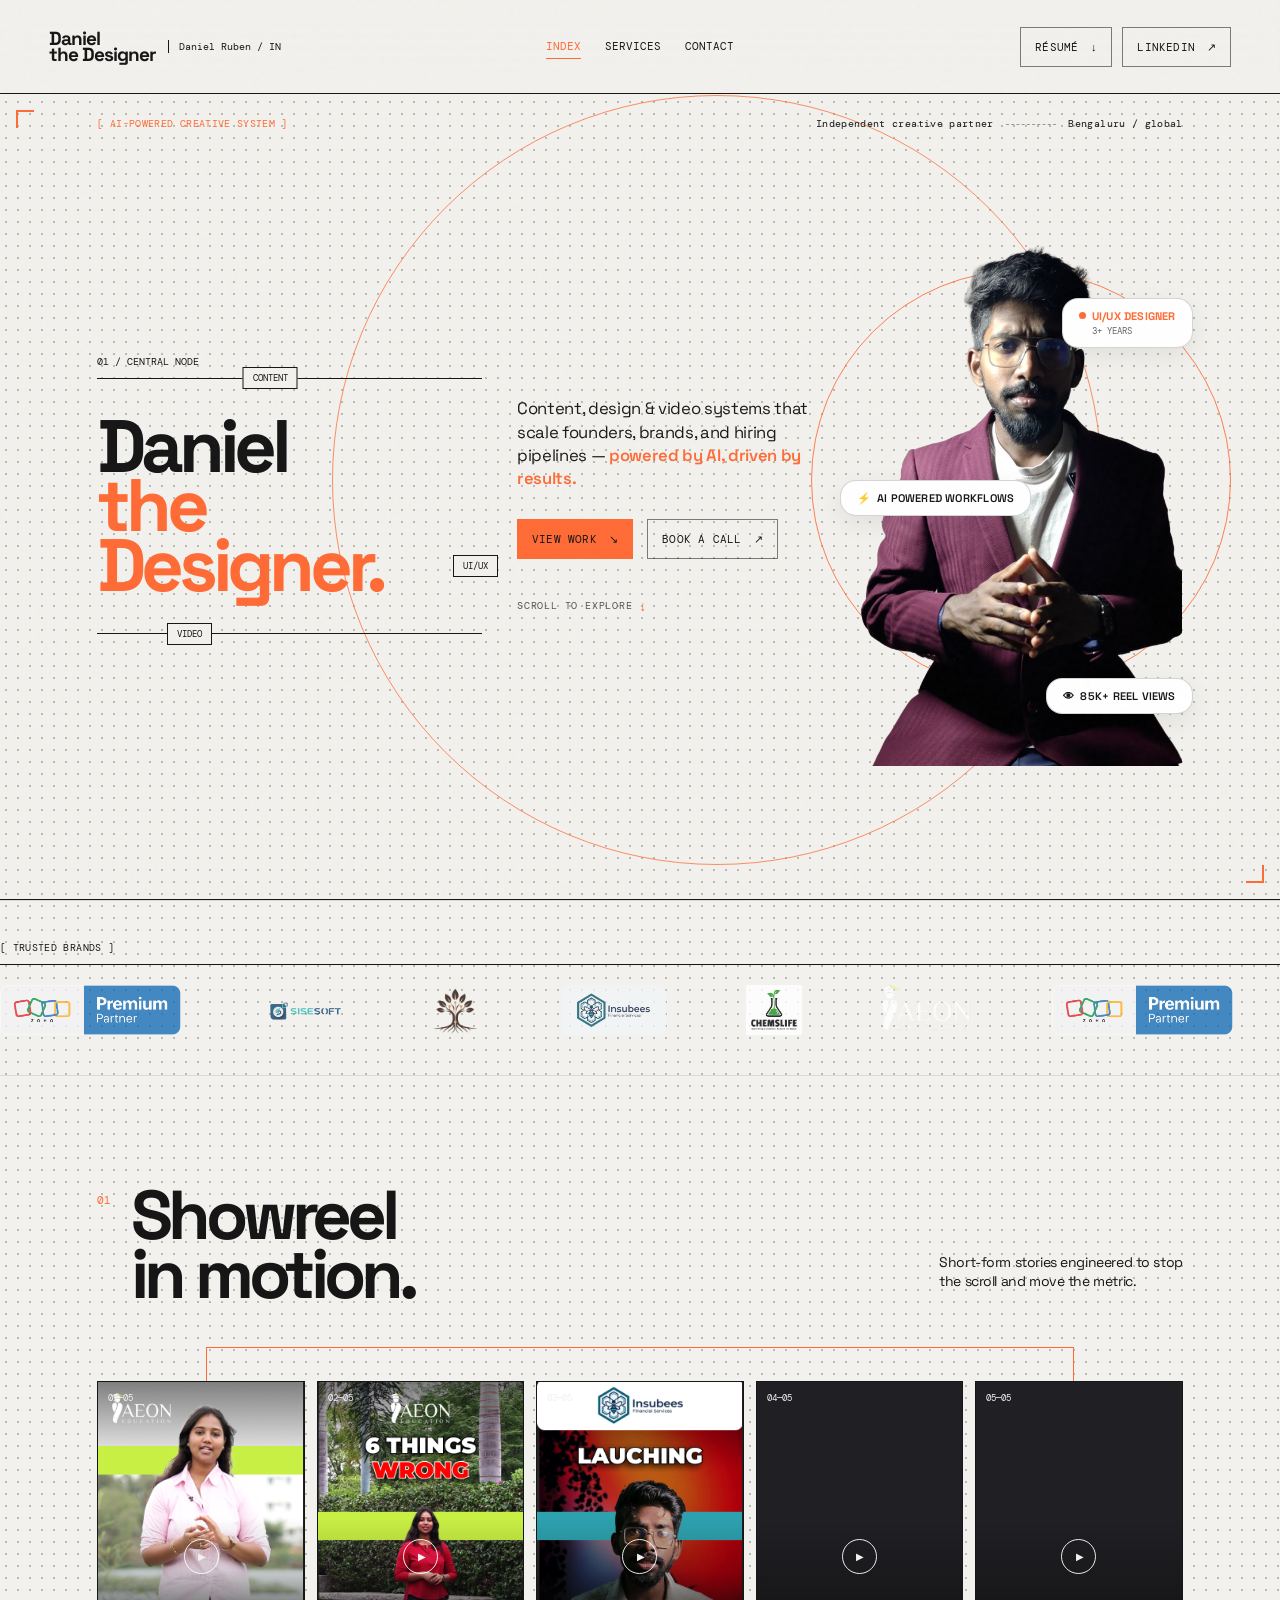
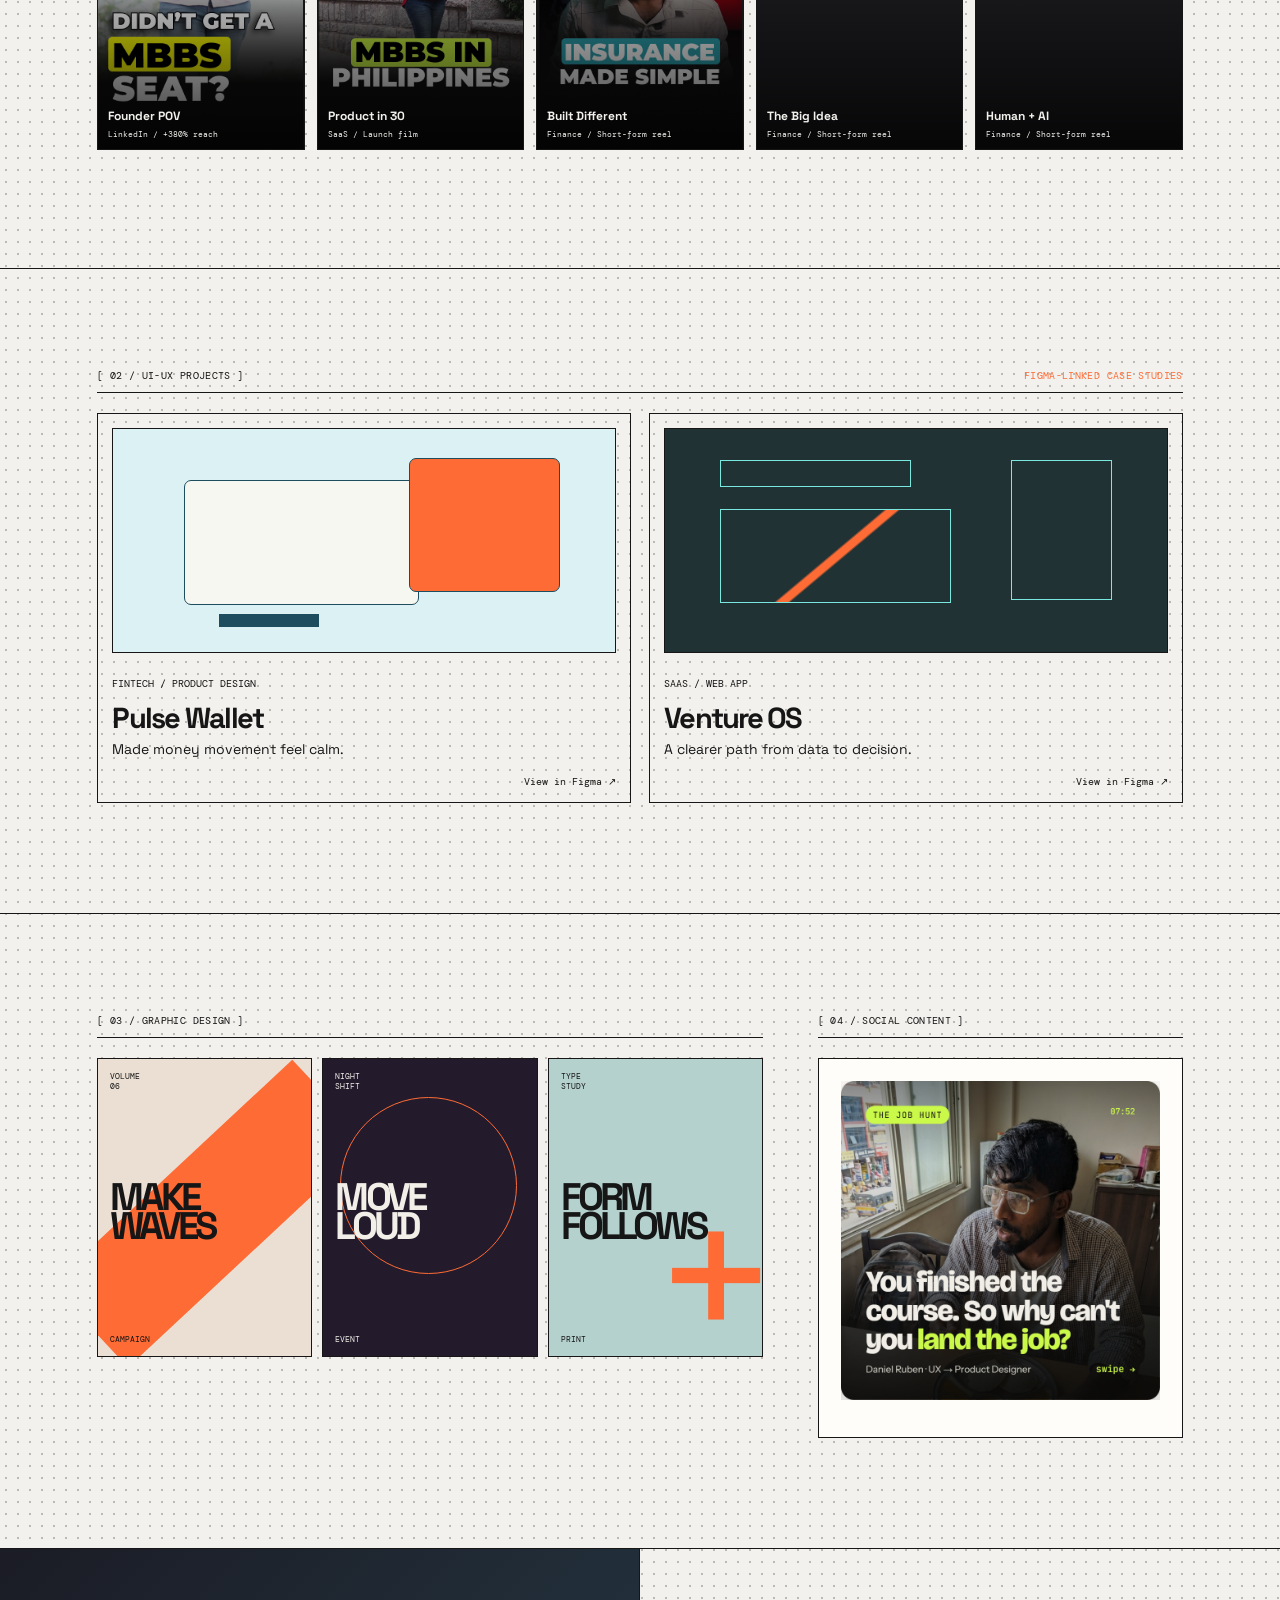
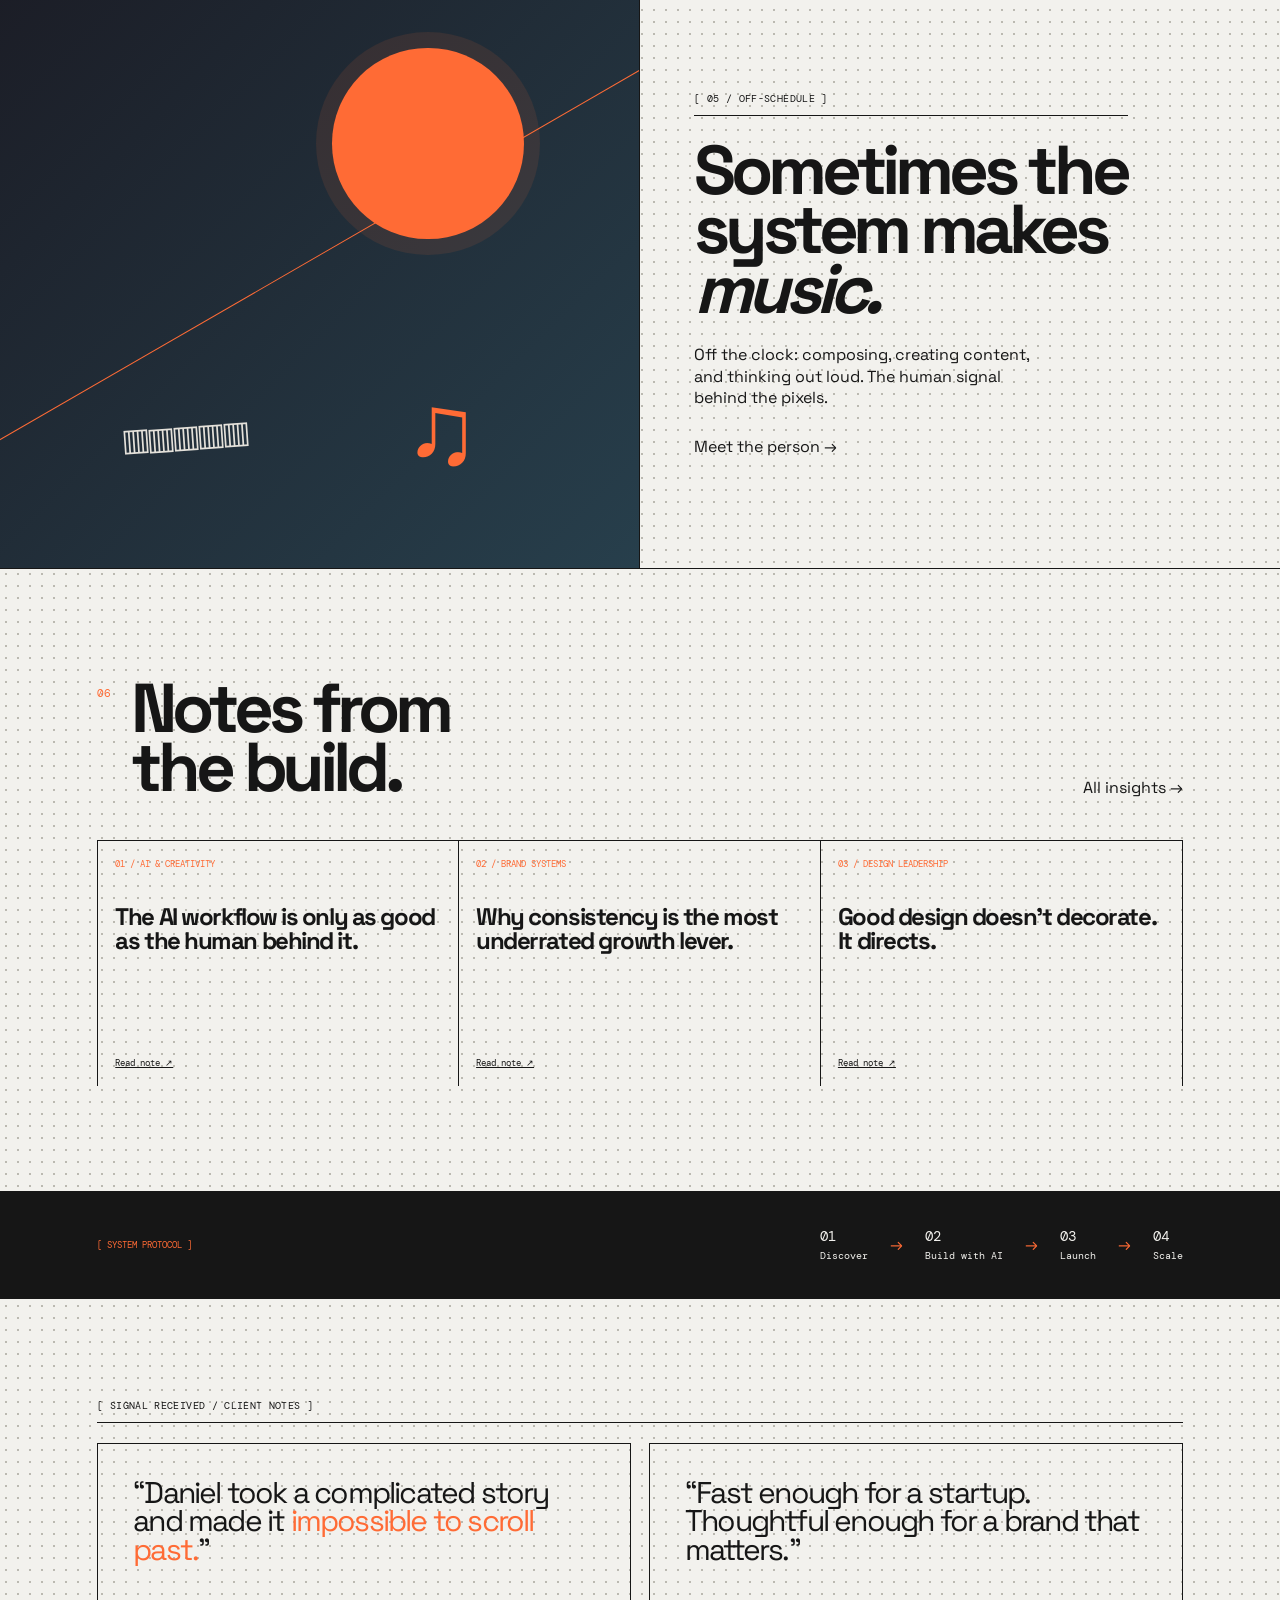
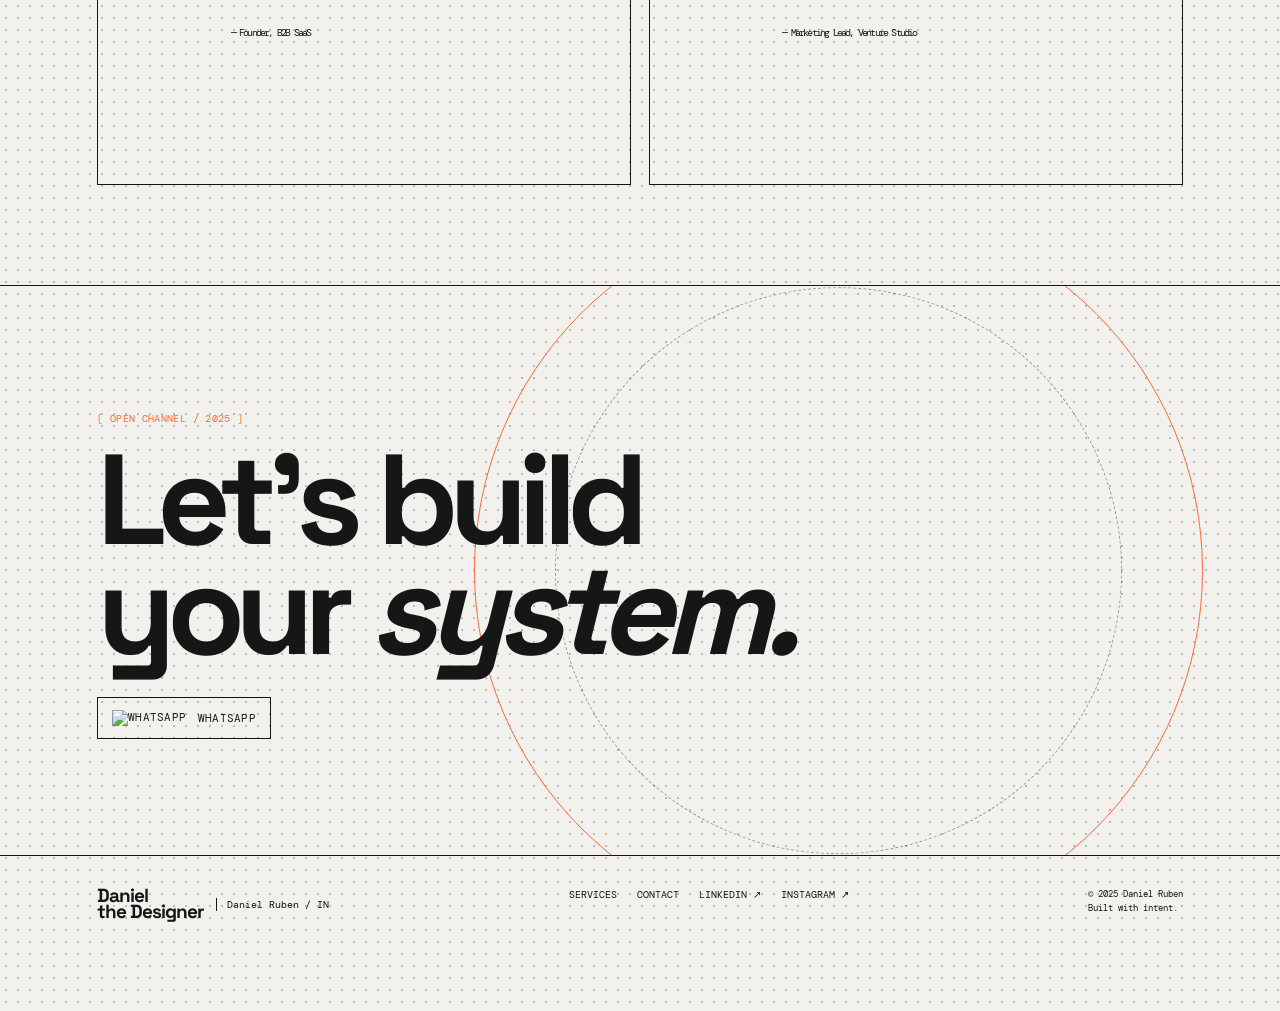
==== commit 5cf32c96: "change" ====
--- a/index.html
+++ b/index.html
@@ -19,81 +19,97 @@
 
 <body>
   <div class="noise"></div>
+  <header class="site-header">
+    <a class="brand" href="index.html" aria-label="Daniel the Designer home">
+      <span>Daniel<br>the Designer</span>
+      <small>Daniel Ruben / IN</small>
+    </a>
+    <nav class="main-nav" aria-label="Main navigation">
+      <a class="active" href="index.html">INDEX</a>
+      <a href="services.html">SERVICES</a>
+      <a href="contact.html">CONTACT</a>
+    </nav>
+    <div class="header-actions">
+      <a class="button button-quiet" href="assets/resume/Daniel-Ruben-Resume.pdf" target="_blank" rel="noreferrer">
+        RÉSUMÉ <span>↓</span>
+      </a>
+      <a class="button button-quiet" href="https://linkedin.com/in/daniel-peniel-jeba-rueben-ramesh" target="_blank" rel="noreferrer">
+        LINKEDIN <span>↗</span>
+      </a>
+    </div>
+  </header>
+
   <main>
     <section class="hero canvas-section" id="top">
-
-    <div class="hero-grid">
-
-        <div class="hero-copy">
-
-            <span class="hero-tag">
-                UI/UX • BRANDING • AI WORKFLOWS
-            </span>
-
-            <h1>
-                Helping<br>
-                Startups<br>
-                Win Online.
-            </h1>
-
-            <p>
-                I design websites, brands and AI-powered experiences
-                that help startups attract customers,
-                build trust and grow faster.
-            </p>
-
-            <div class="cta-row">
-
-                <a href="#work" class="button button-accent">
-                    View Work
-                </a>
-
-                <a
-                    href="https://wa.me/918975721694?text=Hi%20Daniel!%20I'd%20like%20to%20book%20a%20call."
-                    class="button whatsapp-btn"
-                    target="_blank"
-                    rel="noopener">
-
-                    Book a Call
-
-                </a>
-
-            </div>
-
-        </div>
-<div class="hero-visual">
-
-    <div class="hero-circle"></div>
-
-    <img
-        src="assets/images/hero-daniel.png"
-        alt="Daniel Ruben"
-        class="hero-photo">
-
-    <div class="hero-card hero-card-1">
-        <span class="dot"></span>
-        <strong>UI/UX DESIGNER</strong>
-        <small>3+ YEARS</small>
-    </div>
-
-    <div class="hero-card hero-card-2">
-        👁 85K+ REEL VIEWS
-    </div>
-
-    <div class="hero-card hero-card-3">
-        ⚡ AI POWERED WORKFLOWS
-    </div>
-
-</div>
-
-</div>
-
-<div class="scroll-mark">
-    SCROLL TO EXPLORE
-    <span>↓</span>
-</div>
-
-</section>
+      <div class="crosshair c1"></div>
+      <div class="crosshair c2"></div>
+
+      <div class="hero-top-bar">
+        <div class="annotation hero-note">[ AI-POWERED CREATIVE SYSTEM ]</div>
+        <div class="eyebrow">
+          Independent creative partner <span class="dotted-line"></span> Bengaluru / global
+        </div>
+      </div>
+
+      <div class="hero-main-layout">
+        
+        <!-- Left: Central Node Title Box -->
+        <div class="hero-hub-box">
+          <span class="hub-index">01 / CENTRAL NODE</span>
+          <div class="hub-orbit orbit-1">CONTENT</div>
+          
+          <h1 class="hero-title">
+            Daniel<br>
+            <span class="orange-text">the<br>Designer.</span>
+          </h1>
+
+          <div class="hub-orbit orbit-3">VIDEO</div>
+          <div class="hub-orbit orbit-2">UI/UX</div>
+        </div>
+
+        <!-- Middle: Description & CTA -->
+        <div class="hero-info-column">
+          <p class="hero-description">
+            Content, design &amp; video systems that scale founders, brands, and hiring pipelines — 
+            <span class="orange-text">powered by AI, driven by results.</span>
+          </p>
+
+          <div class="cta-row">
+            <a href="#work" class="button button-accent">
+              VIEW WORK <span>↘</span>
+            </a>
+            <a href="contact.html" class="button button-quiet">
+              BOOK A CALL <span>↗</span>
+            </a>
+          </div>
+
+          <div class="scroll-mark">
+            SCROLL TO EXPLORE <span>↓</span>
+          </div>
+        </div>
+
+        <!-- Right: Visual & Floating Badges -->
+        <div class="hero-visual">
+          <div class="hero-circle"></div>
+          <img src="assets/images/hero-daniel.png" alt="Daniel Ruben" class="hero-photo" />
+
+          <div class="hero-card hero-card-1">
+            <div class="card-title"><span class="dot orange-dot"></span> <strong>UI/UX DESIGNER</strong></div>
+            <small>3+ YEARS</small>
+          </div>
+
+          <div class="hero-card hero-card-2">
+            <span>⚡</span> AI POWERED WORKFLOWS
+          </div>
+
+          <div class="hero-card hero-card-3">
+            <span>👁</span> 85K+ REEL VIEWS
+          </div>
+        </div>
+
+      </div>
+    </section>
+
 
     <section class="trusted-brands">
 
--- a/styles.css
+++ b/styles.css
@@ -149,36 +149,30 @@
 
 .hero {
     min-height: calc(100vh - 94px);
-    padding-top: 8vh;
-    padding-bottom: 6vh;
-    display: grid;
-    grid-template-columns: 1.1fr .9fr;
-    grid-template-rows: auto 1fr auto;
-    gap: 32px;
-    overflow: hidden
-}
-
-.hero:before,
-.hero:after {
+    padding-top: 2.5vh;
+    padding-bottom: 3.5vh;
+    display: flex;
+    flex-direction: column;
+    justify-content: space-between;
+    position: relative;
+    overflow: hidden;
+}
+
+.hero:before {
     content: "";
     position: absolute;
     border: 1px solid var(--orange);
-    width: 42vw;
-    height: 42vw;
+    width: 60vw;
+    height: 60vw;
+    max-width: 820px;
+    max-height: 820px;
     border-radius: 50%;
-    left: 50%;
-    top: 53%;
+    left: 56%;
+    top: 48%;
     transform: translate(-50%, -50%);
-    opacity: .85;
-    pointer-events: none
-}
-
-.hero:after {
-    width: 58vw;
-    height: 58vw;
-    border-color: var(--ink);
-    opacity: .16;
-    border-style: dashed
+    opacity: .75;
+    pointer-events: none;
+    z-index: 1;
 }
 
 .eyebrow,
@@ -187,201 +181,274 @@
     font: 10px var(--mono);
     letter-spacing: .035em;
     position: relative;
-    z-index: 1
-}
-
-.eyebrow {
-    align-self: start
-}
-
-.line {
+    z-index: 2;
+}
+
+.hero-top-bar {
+    display: flex;
+    justify-content: space-between;
+    align-items: center;
+    width: 100%;
+    margin-bottom: 15px;
+    z-index: 3;
+    position: relative;
+}
+
+.hero-note {
+    color: var(--orange);
+}
+
+.dotted-line {
     display: inline-block;
-    width: 75px;
-    border-top: 1px solid var(--orange);
+    width: 50px;
+    border-top: 1px dashed rgba(22, 22, 22, 0.4);
     vertical-align: middle;
-    margin-left: 8px
-}
-
-.hero-note {
-    justify-self: end;
-    color: var(--orange);
-    align-self: start
-}
-
-.hero-hub {
-    grid-column: 1/2;
-    align-self: center;
-    z-index: 1;
+    margin: 0 6px;
+}
+
+.hero-main-layout {
+    display: grid;
+    grid-template-columns: 1.25fr 1fr 1.05fr;
+    gap: 35px;
+    align-items: center;
     position: relative;
-    padding: 46px 0 43px;
+    z-index: 3;
+    width: 100%;
+    flex: 1;
+}
+
+.hero-hub-box {
+    grid-column: 1;
+    position: relative;
+    padding: 38px 24px 38px 0;
     border-top: 1px solid var(--ink);
-    border-bottom: 1px solid var(--ink)
+    border-bottom: 1px solid var(--ink);
+    display: flex;
+    flex-direction: column;
+    justify-content: center;
+    z-index: 3;
 }
 
 .hub-index {
     font: 10px var(--mono);
     position: absolute;
-    top: 11px
-}
-
-.hero h1,
-.page-intro h1,
-.contact-heading h1 {
-    font-size: clamp(62px, 9.2vw, 144px);
-    letter-spacing: -.09em;
-    line-height: .77;
-    margin: 24px 0 0
-}
-
-.hero h1 em,
-h2 em,
-h1 em {
+    top: -24px;
+    left: 0;
+    color: var(--ink);
+}
+
+.hero-title {
+    font-size: clamp(54px, 5.8vw, 98px);
+    letter-spacing: -.07em;
+    line-height: .80;
+    margin: 0;
+    font-weight: 700;
+    color: var(--ink);
+    font-family: var(--sans);
+}
+
+.hero-title .orange-text {
     color: var(--orange);
-    font-style: normal
+    display: block;
 }
 
 .hub-orbit {
     position: absolute;
     font: 9px var(--mono);
-    padding: 5px 7px;
+    padding: 4px 9px;
     background: var(--paper);
-    border: 1px solid var(--ink)
+    border: 1px solid var(--ink);
+    z-index: 4;
 }
 
 .orbit-1 {
-    top: -17px;
-    right: 16%
+    top: -12px;
+    left: 45%;
+    transform: translateX(-50%);
+}
+
+.orbit-3 {
+    bottom: -12px;
+    left: 18%;
 }
 
 .orbit-2 {
-    right: -26px;
-    bottom: 25%
-}
-
-.orbit-3 {
-    bottom: -17px;
-    left: 17%
-}
-
-.hero-copy{
-
-    grid-column:2;
-
-    align-self:center;
-
-    position:relative;
-
-    z-index:20;
-
-    max-width:620px;
-
-    margin-top:0;
-
-    margin-bottom:0;
-
-    padding-right:80px;
-
-}
-}
-.hero-heading{
-    margin-bottom:28px;
-}
-
-.hero-tag{
-    display:inline-block;
-    font-size:12px;
-    letter-spacing:3px;
-    text-transform:uppercase;
-    color:#ff6432;
-    margin-bottom:20px;
-    font-weight:600;
-}
-
-.hero-copy h1{
-
-    font-size:92px;
-
-    line-height:.88;
-
-    letter-spacing:-4px;
-
-    font-weight:700;
-
-    margin-bottom:34px;
-
-}
-
-.hero-copy h1 span{
-    color:#ff6432;
-}
-
-
-.hero-copy p{
-
-    max-width:520px;
-
-    font-size:32px;
-
-    line-height:1.35;
-
-    color:#222;
-
-    margin-bottom:40px;
-
-}
-.hero-copy strong {
-    font-weight: 500;
-    color: var(--orange)
+    right: -16px;
+    bottom: 22%;
+}
+
+.hero-info-column {
+    grid-column: 2;
+    display: flex;
+    flex-direction: column;
+    justify-content: center;
+    gap: 28px;
+    position: relative;
+    z-index: 3;
+    padding-right: 10px;
+}
+
+.hero-description {
+    font-size: clamp(15px, 1.3vw, 21px);
+    line-height: 1.4;
+    letter-spacing: -.02em;
+    color: #1a1a1a;
+    margin: 0;
+    font-family: var(--sans);
+}
+
+.hero-description .orange-text {
+    color: var(--orange);
+    font-weight: 600;
 }
 
 .cta-row {
     display: flex;
     align-items: center;
-    gap: 22px
-}
-
-.text-link {
-    font: 11px var(--mono);
+    gap: 14px;
+}
+
+.scroll-mark {
+    font: 10px var(--mono);
+    letter-spacing: .08em;
     text-transform: uppercase;
-    border-bottom: 1px solid var(--ink);
-    padding-bottom: 4px
-}
-
-.text-link span {
+    color: #555;
+    margin-top: 10px;
+    display: flex;
+    align-items: center;
+    gap: 6px;
+}
+
+.scroll-mark span {
     color: var(--orange);
-    margin-left: 7px
-}
-
-.scroll-mark {
-    align-self: end;
+    font-size: 14px;
+}
+
+.hero-visual {
+    grid-column: 3;
+    position: relative;
+    display: flex;
+    align-items: flex-end;
+    justify-content: center;
+    min-height: 480px;
+    z-index: 3;
+}
+
+.hero-photo {
+    max-width: 100%;
+    height: auto;
+    max-height: 520px;
+    object-fit: contain;
+    position: relative;
+    z-index: 2;
+}
+
+.hero-circle {
+    position: absolute;
+    width: 420px;
+    height: 420px;
+    border: 1px solid var(--orange);
+    border-radius: 50%;
+    top: 45%;
+    left: 50%;
+    transform: translate(-50%, -50%);
+    opacity: 0.85;
+    pointer-events: none;
+    z-index: 1;
+}
+
+.hero-card {
+    position: absolute;
+    background: #ffffff;
+    border: 1px solid rgba(22, 22, 22, 0.18);
+    border-radius: 16px;
+    padding: 10px 16px;
+    box-shadow: 0 8px 24px rgba(0, 0, 0, 0.07);
+    z-index: 4;
+    white-space: nowrap;
+    font-family: var(--sans);
+}
+
+.hero-card-1 {
+    top: 10%;
+    right: -10px;
+    display: flex;
+    flex-direction: column;
+    gap: 2px;
+}
+
+.hero-card-1 .card-title {
+    font-size: 11px;
+    font-weight: 700;
+    letter-spacing: .02em;
+    color: var(--orange);
+    display: flex;
+    align-items: center;
+    gap: 6px;
+}
+
+.hero-card-1 .dot.orange-dot {
+    width: 7px;
+    height: 7px;
+    background: var(--orange);
+    border-radius: 50%;
+    display: inline-block;
+}
+
+.hero-card-1 small {
     font: 9px var(--mono);
-    z-index: 1;
-    grid-column: 1 / -1
-}
-
-.scroll-mark span {
-    font-size: 16px;
-    margin-left: 8px;
-    color: var(--orange)
+    color: #666;
+    padding-left: 13px;
+}
+
+.hero-card-2 {
+    top: 45%;
+    left: -20px;
+    font-size: 11px;
+    font-weight: 600;
+    letter-spacing: .02em;
+    color: var(--ink);
+    display: flex;
+    align-items: center;
+    gap: 6px;
+}
+
+.hero-card-2 span {
+    color: var(--orange);
+}
+
+.hero-card-3 {
+    bottom: 10%;
+    right: -10px;
+    font-size: 11px;
+    font-weight: 600;
+    letter-spacing: .02em;
+    color: var(--ink);
+    display: flex;
+    align-items: center;
+    gap: 6px;
 }
 
 .crosshair {
     position: absolute;
-    width: 23px;
-    height: 23px;
-    border-left: 1px solid var(--orange);
-    border-top: 1px solid var(--orange)
+    width: 18px;
+    height: 18px;
+    pointer-events: none;
+    z-index: 4;
 }
 
 .c1 {
-    top: 10%;
-    left: 3%
+    top: 16px;
+    left: 16px;
+    border-left: 2px solid var(--orange);
+    border-top: 2px solid var(--orange);
 }
 
 .c2 {
-    right: 4%;
-    bottom: 7%;
-    transform: rotate(180deg)
+    bottom: 16px;
+    right: 16px;
+    border-right: 2px solid var(--orange);
+    border-bottom: 2px solid var(--orange);
 }
 
 .tools-bar {
@@ -1428,20 +1495,6 @@
         font-size: clamp(68px, 19vw, 115px)
     }
 
-    .hero-copy {
-        margin: 50px 0 0;
-        max-width: 325px
-    }
-
-    .hero-copy p {
-        font-size: 18px
-    }
-
-    .scroll-mark {
-        position: absolute;
-        bottom: 28px
-    }
-
     .tools-bar {
         padding: 0 5vw;
         min-height: 80px;
@@ -1672,11 +1725,6 @@
         padding: 10px;
         font-size: 9px
     }
-
-    .hero h1 {
-        font-size: 68px
-    }
-
     .section-head h2 {
         font-size: 43px
     }
@@ -1813,254 +1861,43 @@
     }
 }
 /* ===========================
-   HERO SECTION
+   HERO SECTION RESPONSIVE
 =========================== */
-
-.hero-canvas-section{
-    position:relative;
-    overflow:hidden;
-    min-height:920px;
-    background:#f7f4ef;
-}
-
-.hero-grid{
-    max-width:1400px;
-    margin:0 auto;
-    min-height:920px;
-
-    display:grid;
-    grid-template-columns:58% 42%;
-
-    align-items:center;
-
-    padding:80px 60px;
-}
-
-.hero-copy{
-    position:relative;
-    z-index:5;
-    max-width:720px;
-}
-
-.hero-tag{
-    display:inline-block;
-
-    font-size:12px;
-
-    font-family:var(--mono);
-
-    letter-spacing:.25em;
-
-    text-transform:uppercase;
-
-    color:var(--orange);
-
-    margin-bottom:22px;
-}
-
-.hero-copy h1{
-
-    font-size:112px;
-
-    line-height:.9;
-
-    letter-spacing:-5px;
-
-    font-weight:700;
-
-    margin:0 0 34px;
-
-    max-width:700px;
-}
-
-.hero-copy h1 span{
-
-    color:var(--orange);
-
-}
-.hero-copy p{
-
-    max-width:560px;
-
-    font-size:30px;
-
-    line-height:1.45;
-
-    color:#2c2c2c;
-
-    margin-bottom:42px;
-
-}
-
-.cta-row{
-
-    display:flex;
-
-    align-items:center;
-
-    gap:18px;
-
-}
-
-.button-accent{
-
-    display:inline-flex;
-
-    align-items:center;
-
-    justify-content:center;
-
-    padding:18px 34px;
-
-    background:var(--orange);
-
-    color:#fff;
-
-    border-radius:999px;
-
-    font-weight:600;
-
-    text-decoration:none;
-
-    transition:.3s;
-
-}
-
-.button-accent:hover{
-
-    transform:translateY(-2px);
-
-}
-
-.whatsapp-btn{
-
-    display:inline-flex;
-
-    align-items:center;
-
-    justify-content:center;
-
-    padding:18px 34px;
-
-    border:1px solid rgba(0,0,0,.12);
-
-    border-radius:999px;
-
-    background:#fff;
-
-    color:#111;
-
-    text-decoration:none;
-
-    font-weight:600;
-
-    transition:.3s;
-
-}
-
-.whatsapp-btn:hover{
-
-    background:#25D366;
-
-    color:#fff;
-
-}
-.hero-visual{
-
-    position:relative;
-
-    height:920px;
-
-}
-
-.hero-circle{
-
-    position:absolute;
-
-    width:760px;
-
-    height:760px;
-
-    border:2px solid rgba(255,100,50,.45);
-
-    border-radius:50%;
-
-    right:-180px;
-
-    top:80px;
-
-}
-
-.hero-photo{
-
-    position:absolute;
-
-    right:-20px;
-
-    bottom:0;
-
-    width:540px;
-
-    height:auto;
-
-    z-index:4;
-
-}
-
-.hero-card{
-
-    position:absolute;
-
-    background:#fff;
-
-    border-radius:22px;
-
-    padding:18px 24px;
-
-    box-shadow:0 15px 40px rgba(0,0,0,.08);
-
-    z-index:6;
-
-}
-
-.hero-card-1{
-
-    right:0;
-
-    top:40px;
-
-}
-
-.hero-card-2{
-
-    right:40px;
-
-    bottom:40px;
-
-}
-
-.hero-card-3{
-
-    left:-40px;
-
-    top:140px;
-
-}
-
-.scroll-mark{
-
-    position:absolute;
-
-    left:60px;
-
-    bottom:40px;
-
-    font:11px var(--mono);
-
-    letter-spacing:.2em;
-
-    text-transform:uppercase;
-
-    color:#666;
-
+@media (max-width: 1024px) {
+    .hero-main-layout {
+        grid-template-columns: 1fr 1fr;
+        gap: 25px;
+    }
+    .hero-visual {
+        grid-column: 1 / -1;
+        order: 3;
+        min-height: 420px;
+    }
+    .hero-photo {
+        max-height: 420px;
+    }
+}
+
+@media (max-width: 768px) {
+    .hero-top-bar {
+        flex-direction: column;
+        align-items: flex-start;
+        gap: 10px;
+    }
+    .hero-main-layout {
+        grid-template-columns: 1fr;
+        gap: 28px;
+    }
+    .hero-info-column {
+        grid-column: 1;
+    }
+    .hero-title {
+        font-size: clamp(44px, 11vw, 70px);
+    }
+    .hero-card-2 {
+        left: 0;
+    }
+    .hero-card-1, .hero-card-3 {
+        right: 0;
+    }
 }
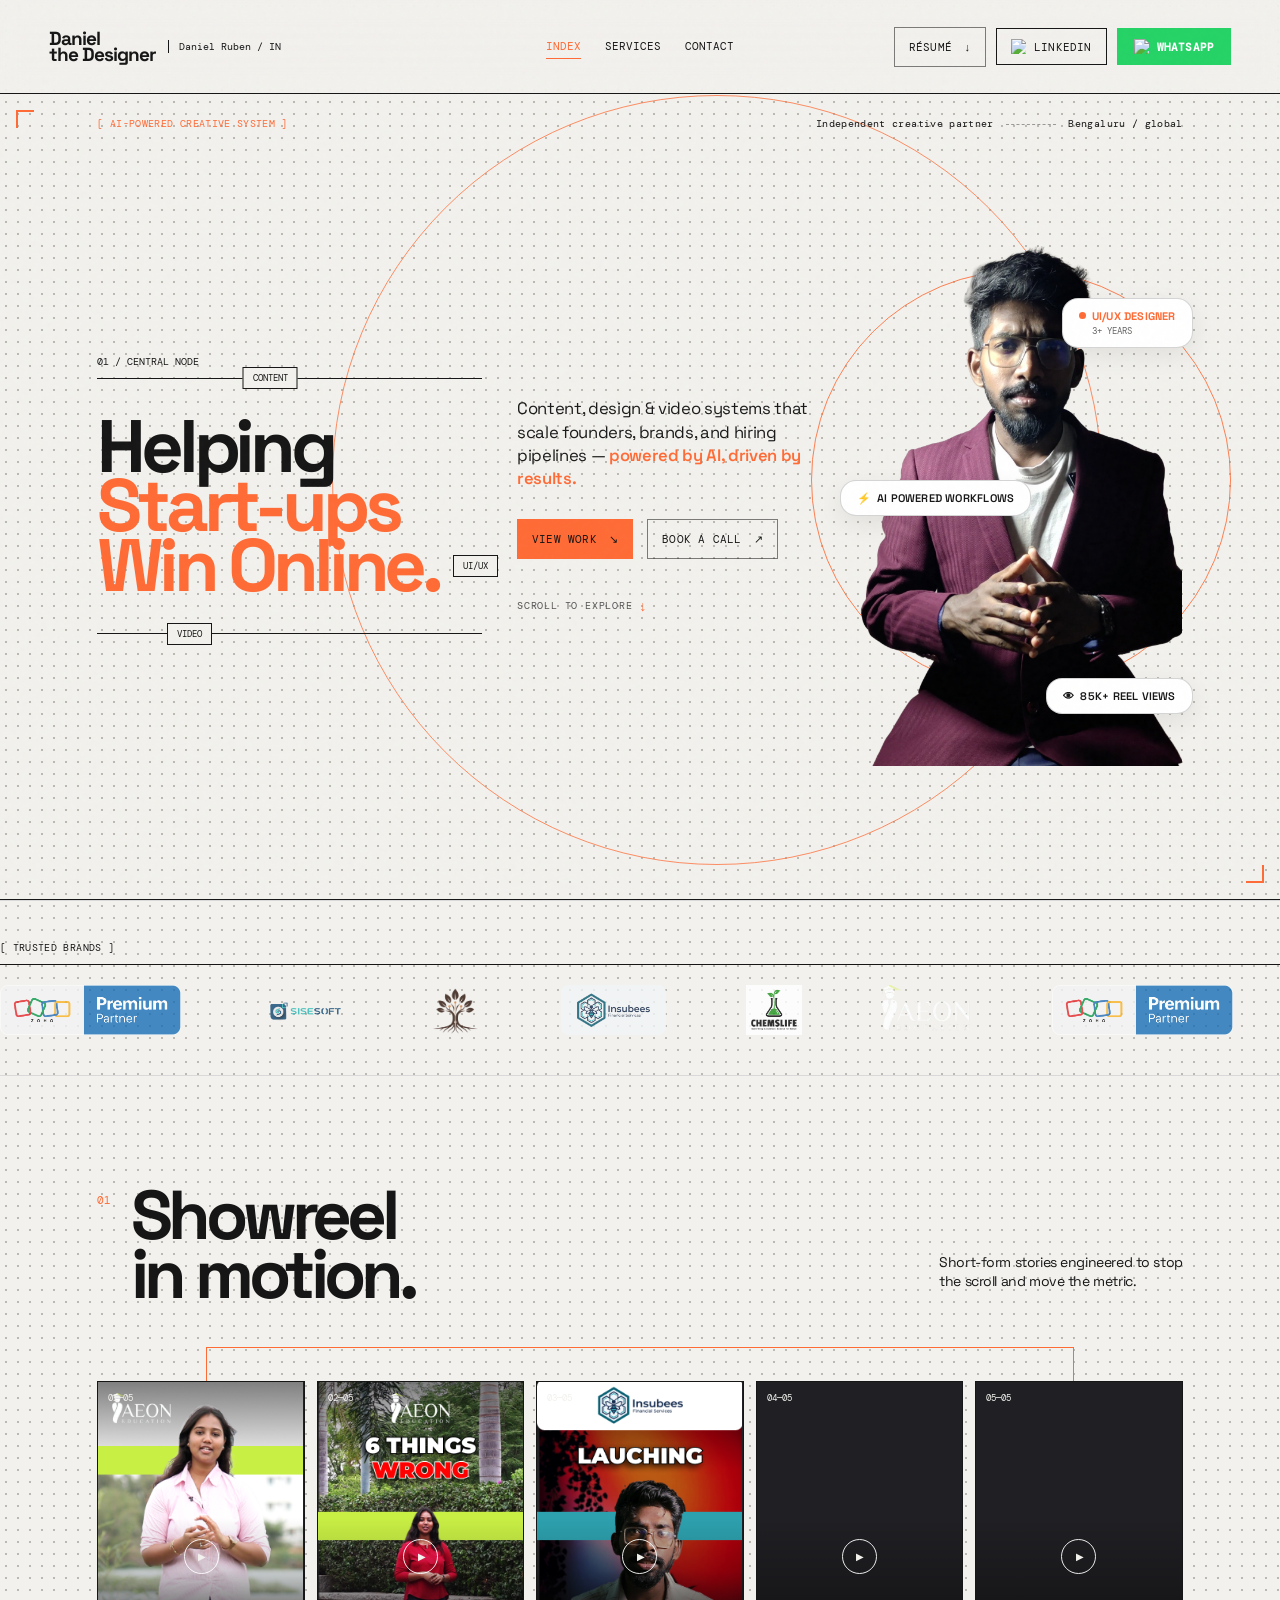
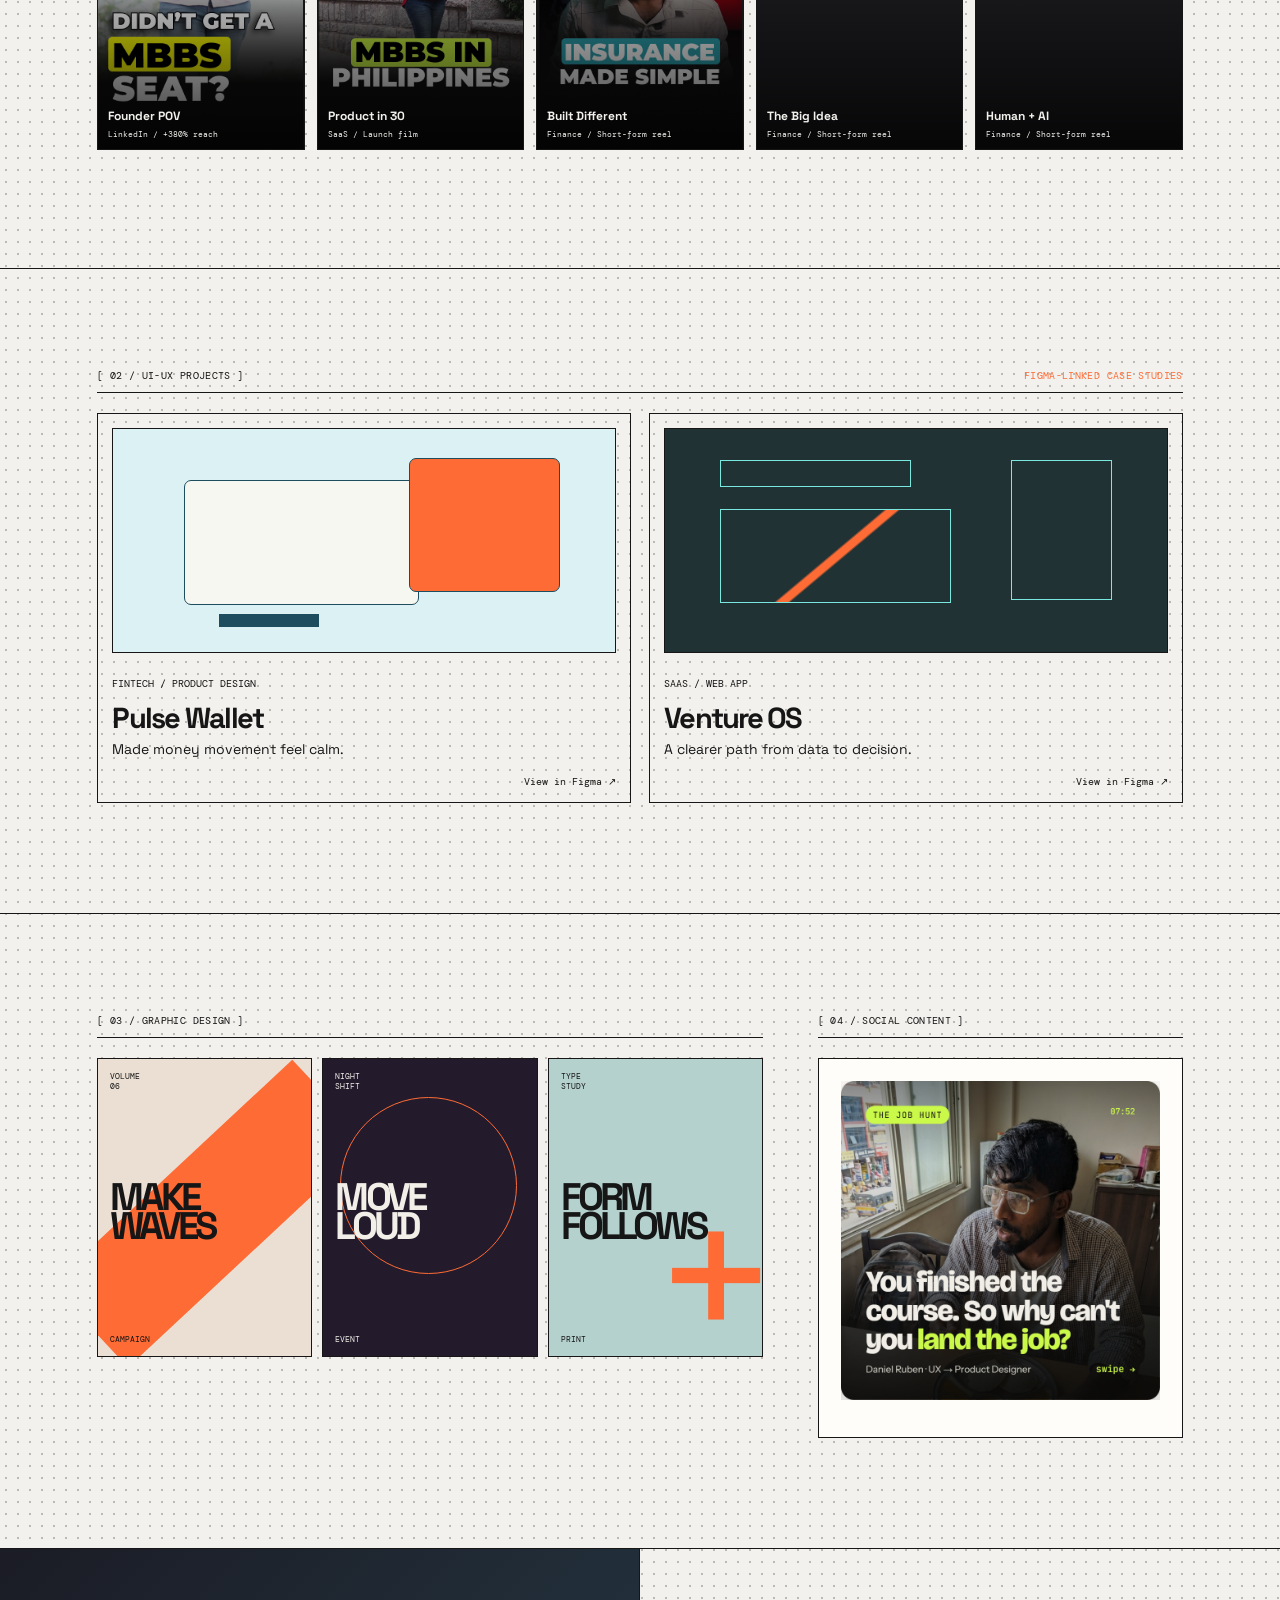
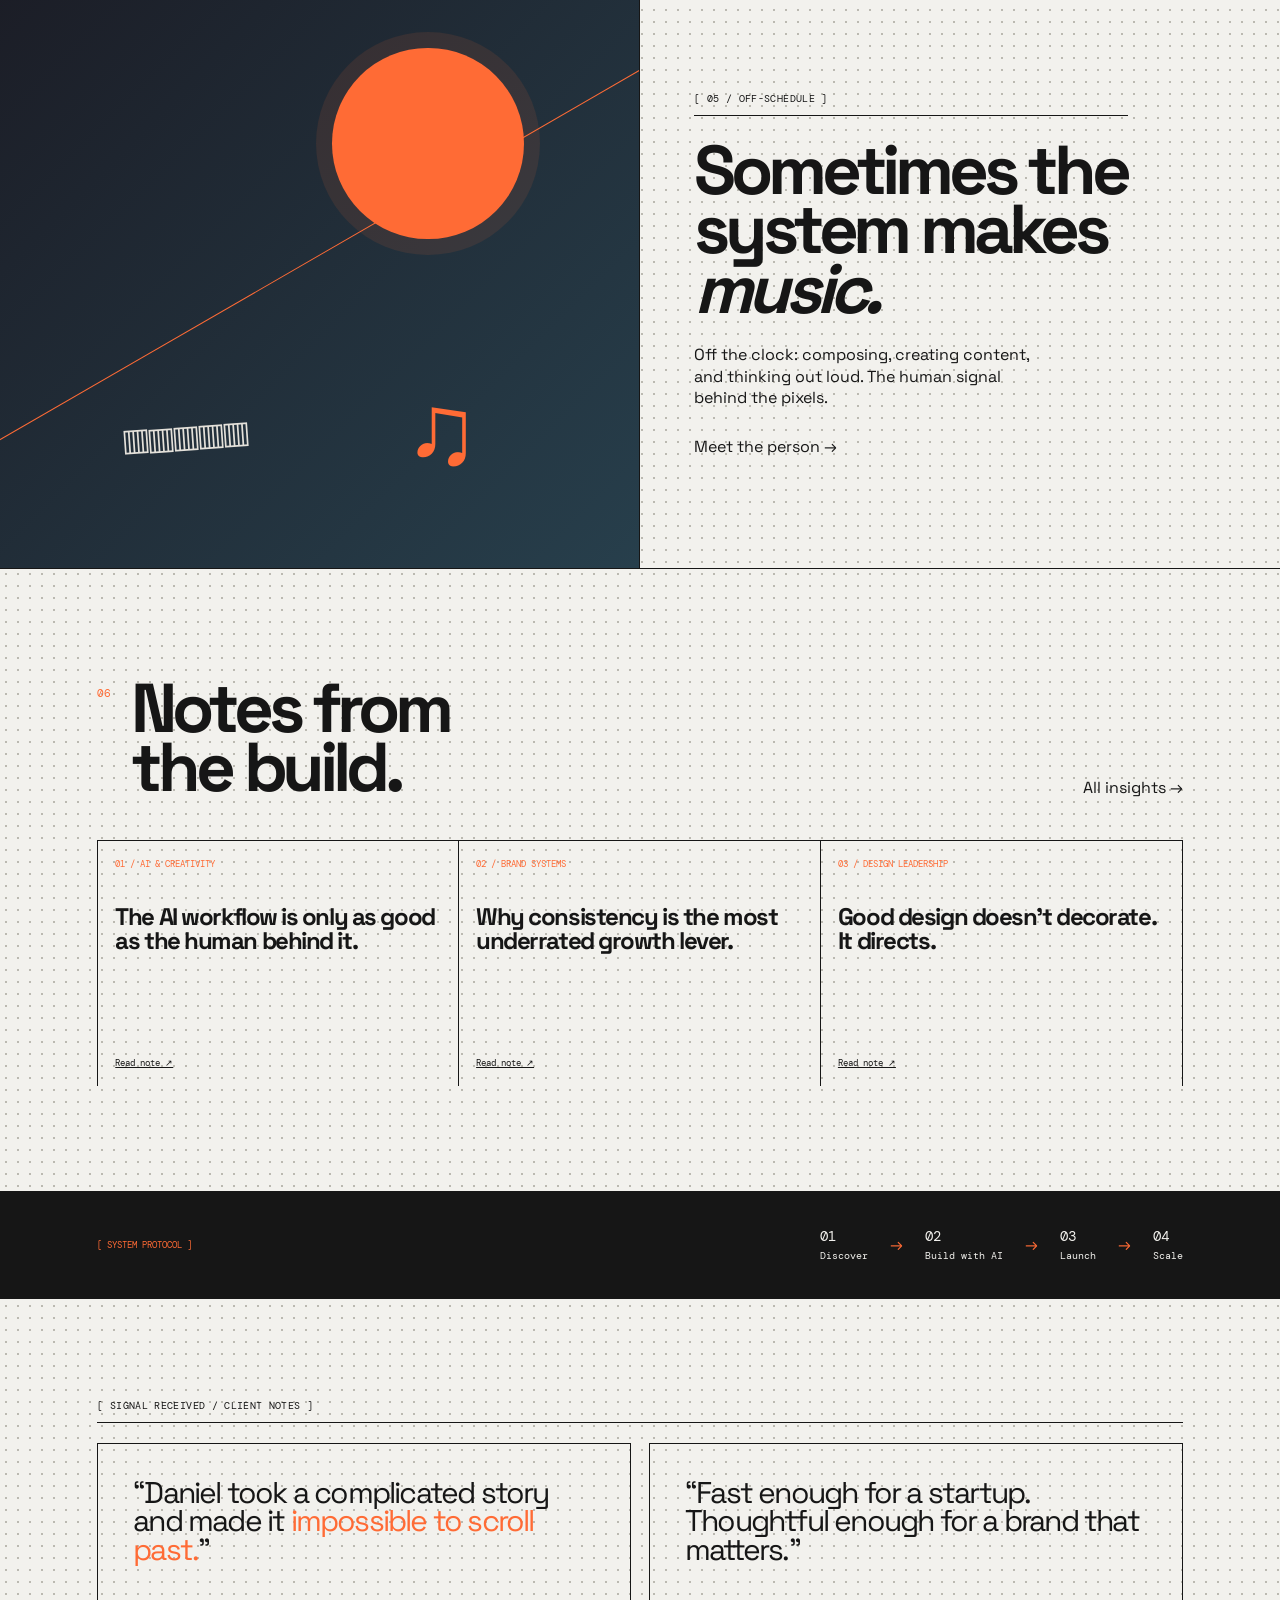
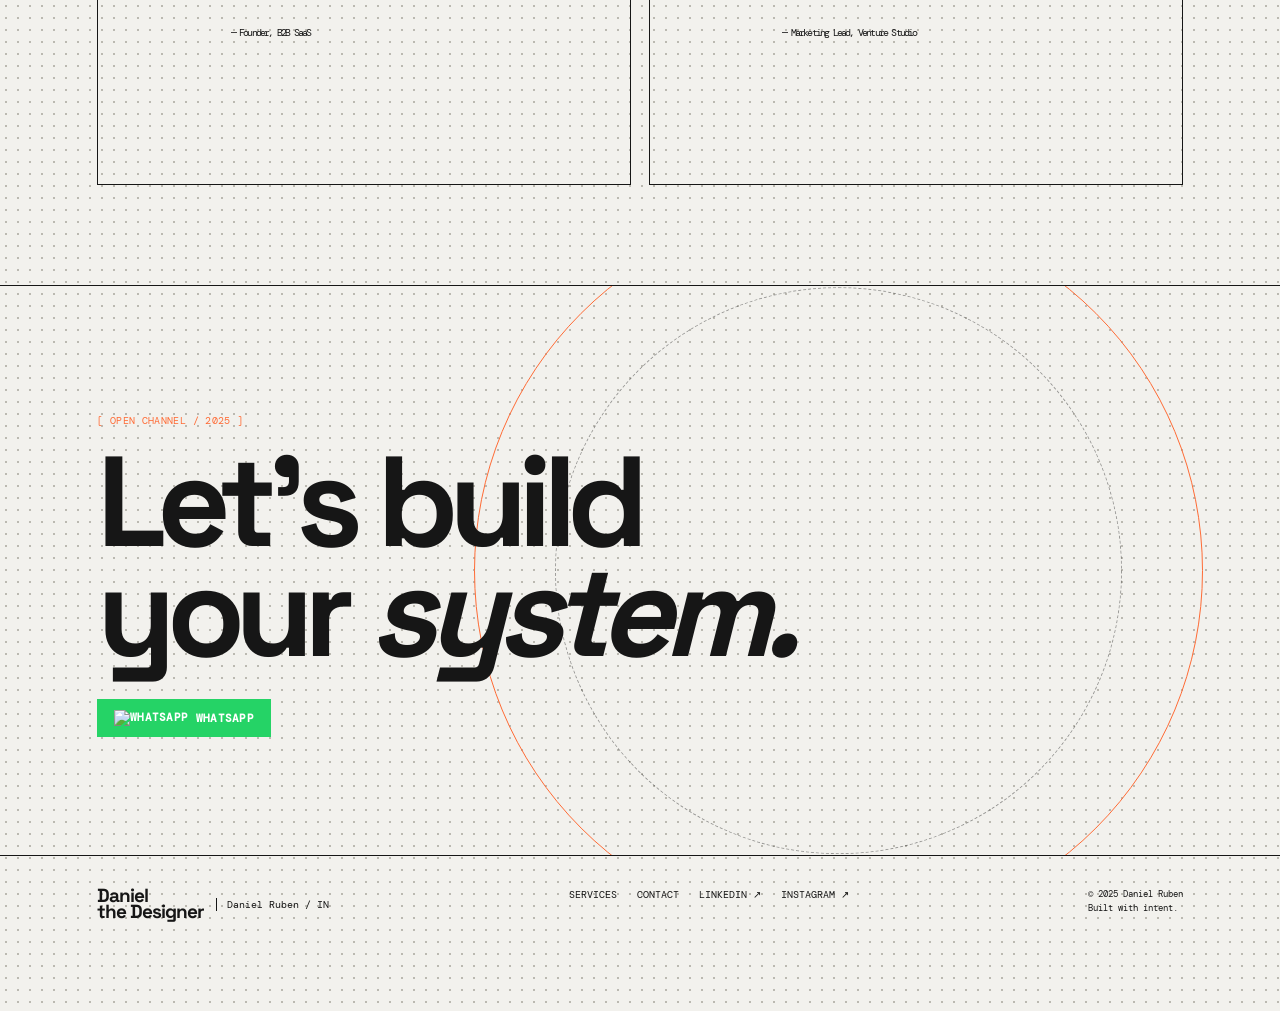
==== commit 615c03fe: "chage" ====
--- a/index.html
+++ b/index.html
@@ -33,8 +33,13 @@
       <a class="button button-quiet" href="assets/resume/Daniel-Ruben-Resume.pdf" target="_blank" rel="noreferrer">
         RÉSUMÉ <span>↓</span>
       </a>
-      <a class="button button-quiet" href="https://linkedin.com/in/daniel-peniel-jeba-rueben-ramesh" target="_blank" rel="noreferrer">
-        LINKEDIN <span>↗</span>
+      <a class="button linkedin-btn" href="https://linkedin.com/in/daniel-peniel-jeba-rueben-ramesh" target="_blank" rel="noopener">
+        <img src="assets/Icons/linkedin.svg" alt="LinkedIn" class="nav-icon linkedin-icon">
+        <span>LINKEDIN</span>
+      </a>
+      <a href="https://wa.me/918975721694?text=Hi%20Daniel!" class="button whatsapp-btn" target="_blank" rel="noopener">
+        <img src="assets/Icons/whatsapp.svg" alt="WhatsApp" class="nav-icon whatsapp-icon">
+        <span>WHATSAPP</span>
       </a>
     </div>
   </header>
@@ -59,8 +64,8 @@
           <div class="hub-orbit orbit-1">CONTENT</div>
           
           <h1 class="hero-title">
-            Daniel<br>
-            <span class="orange-text">the<br>Designer.</span>
+            Helping<br>
+            <span class="orange-text">Start-ups<br>Win Online.</span>
           </h1>
 
           <div class="hub-orbit orbit-3">VIDEO</div>
--- a/styles.css
+++ b/styles.css
@@ -138,6 +138,52 @@
 .button-accent:hover {
     background: var(--ink);
     border-color: var(--ink)
+}
+
+.linkedin-btn {
+    border: 1px solid var(--ink);
+    background: transparent;
+    color: var(--ink);
+    padding: 10px 14px;
+    display: inline-flex;
+    align-items: center;
+    gap: 8px;
+    font: 11px var(--mono);
+    text-transform: uppercase;
+    transition: .2s ease;
+}
+
+.linkedin-btn:hover {
+    background: var(--ink);
+    color: var(--paper);
+}
+
+.whatsapp-btn {
+    background: #25D366;
+    border: 1px solid #25D366;
+    color: #ffffff;
+    padding: 10px 16px;
+    display: inline-flex;
+    align-items: center;
+    gap: 8px;
+    font: 11px var(--mono);
+    font-weight: 600;
+    text-transform: uppercase;
+    transition: .2s ease;
+}
+
+.whatsapp-btn:hover {
+    background: #1eb954;
+    border-color: #1eb954;
+    color: #ffffff;
+    transform: translateY(-1px);
+}
+
+.nav-icon {
+    width: 15px;
+    height: 15px;
+    display: inline-block;
+    object-fit: contain;
 }
 
 .canvas-section {
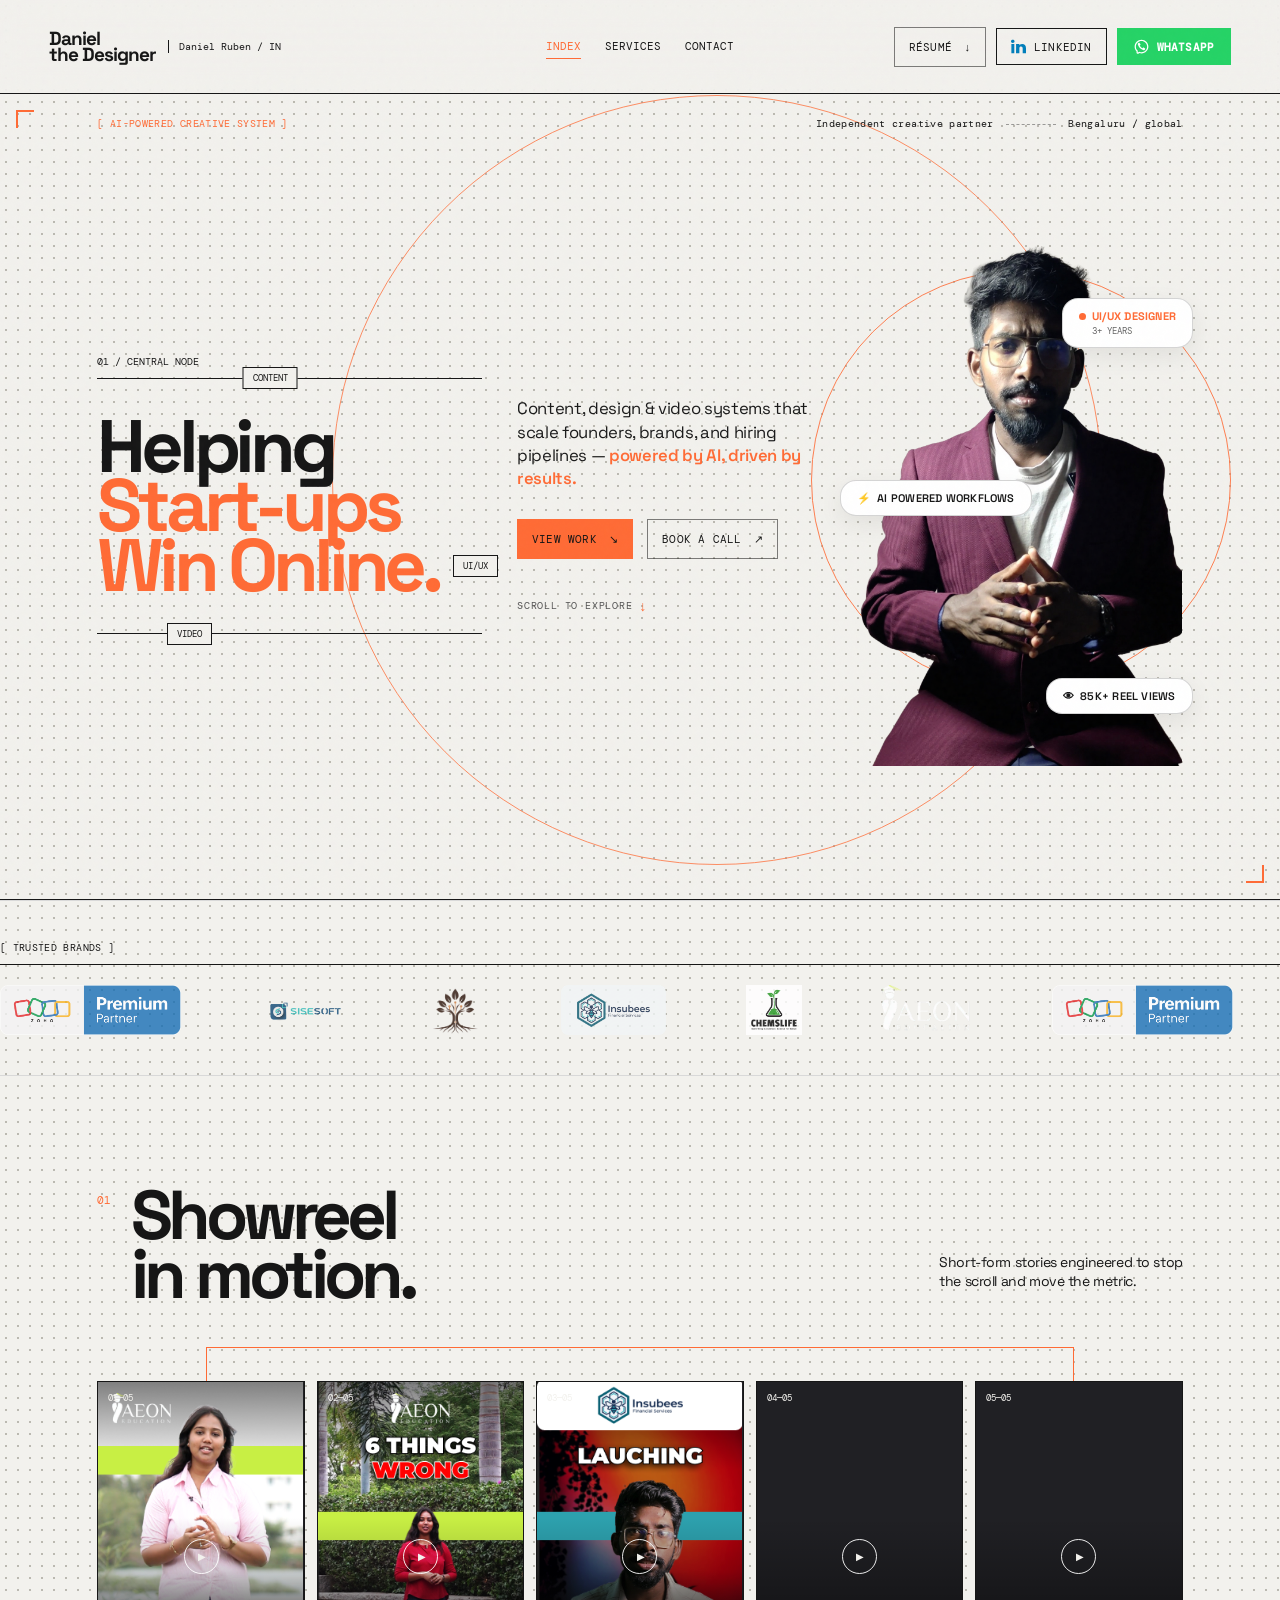
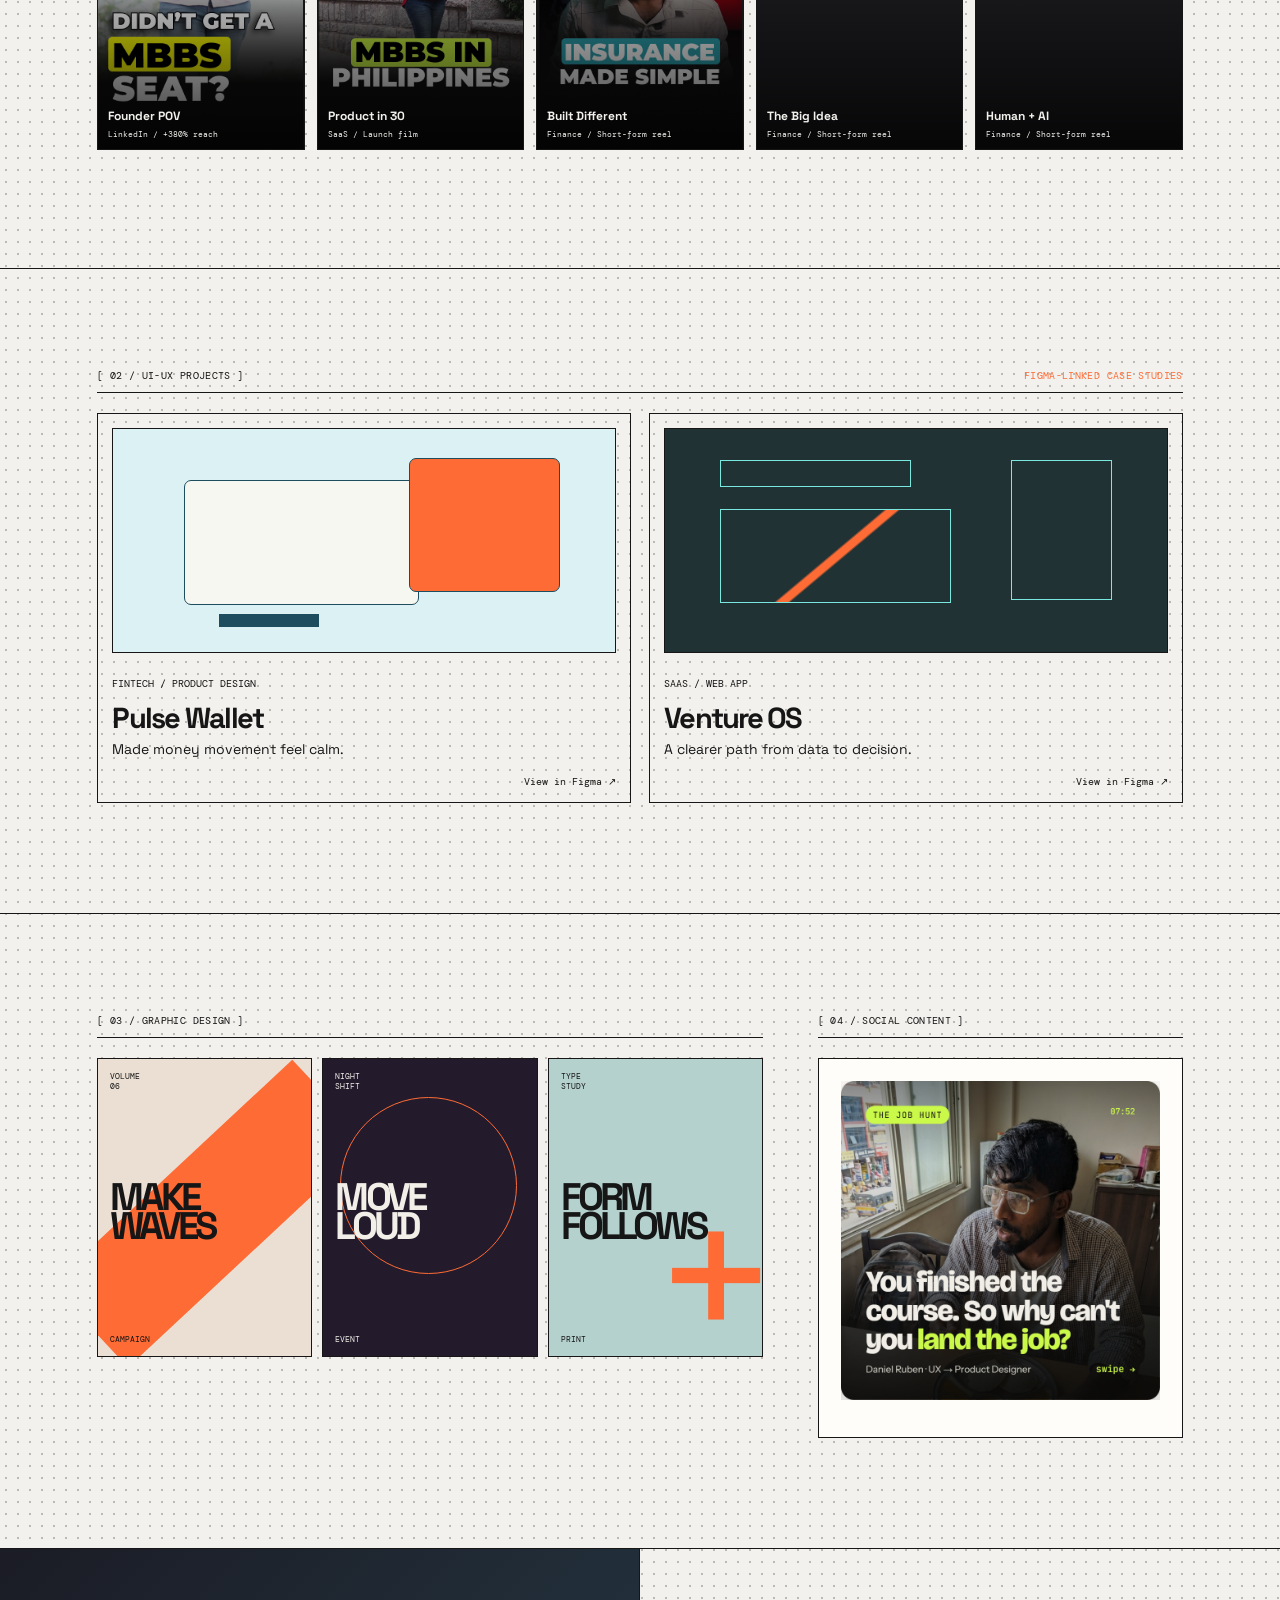
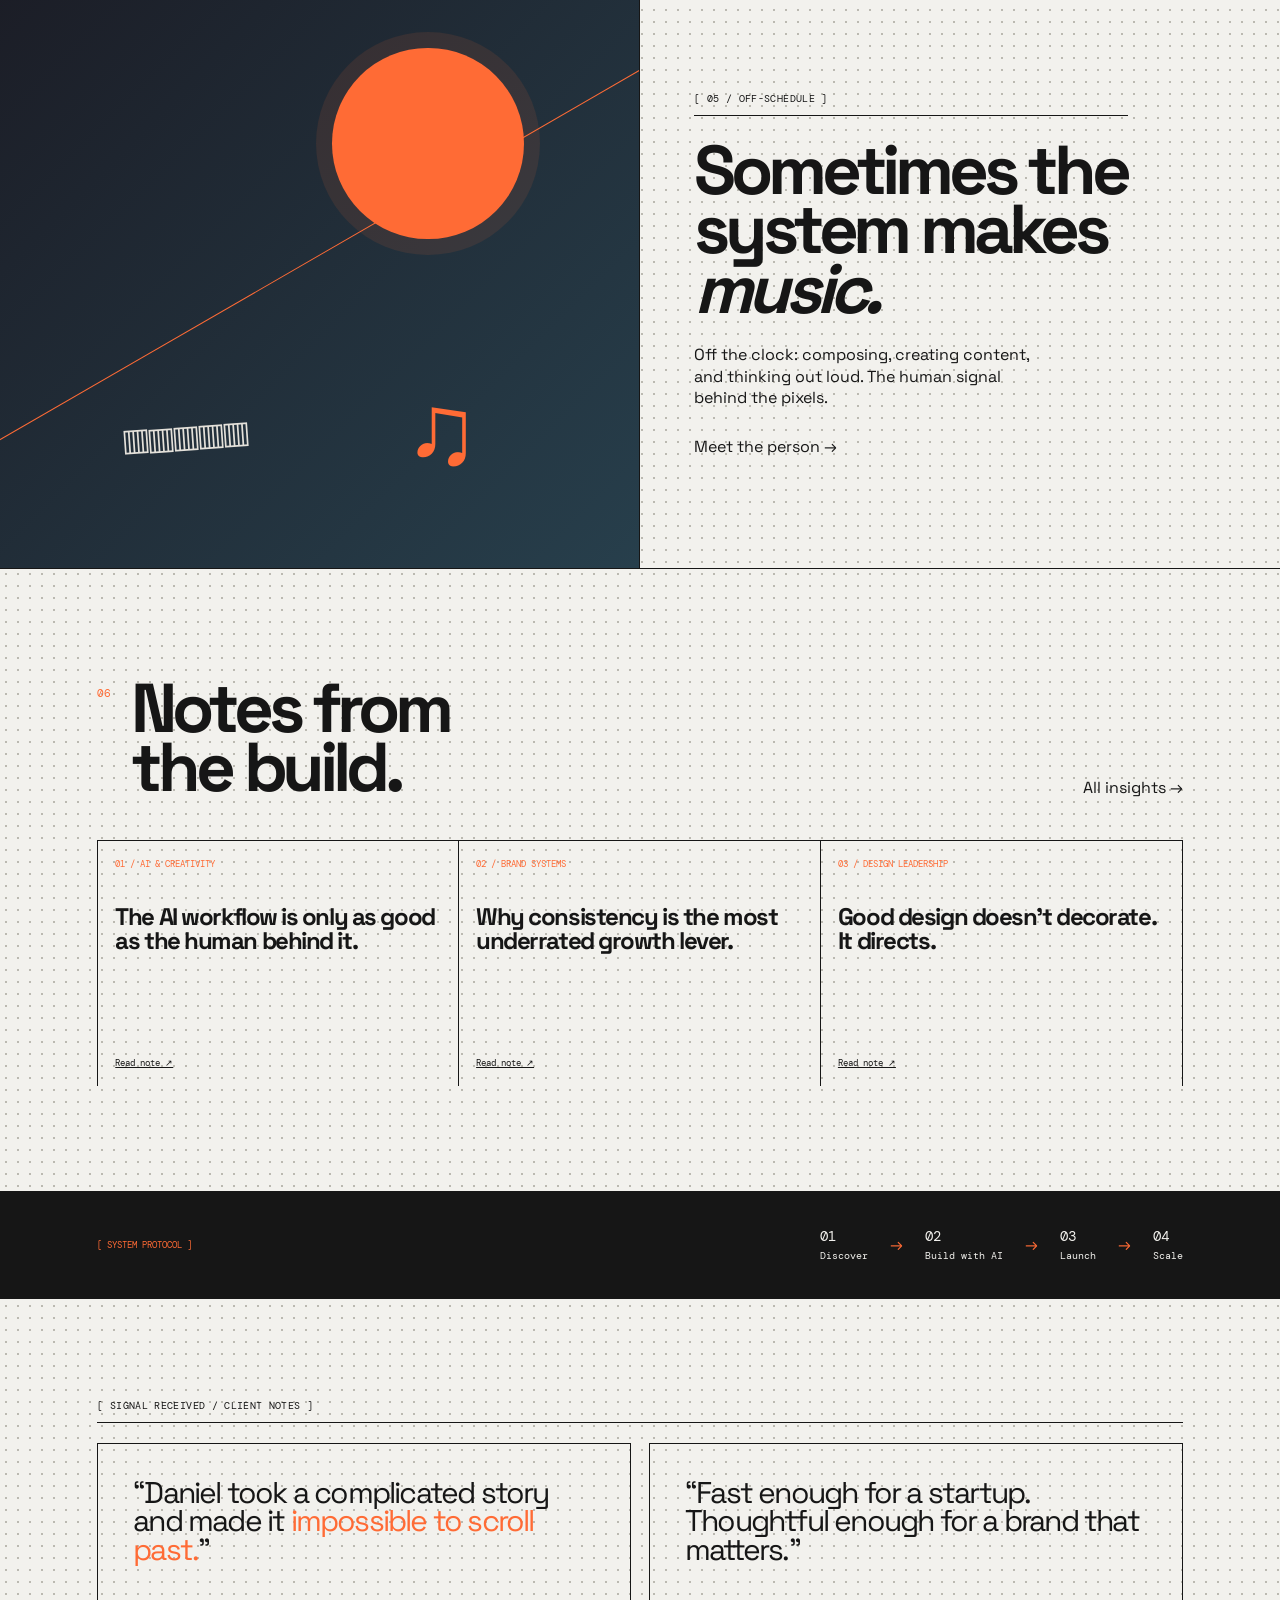
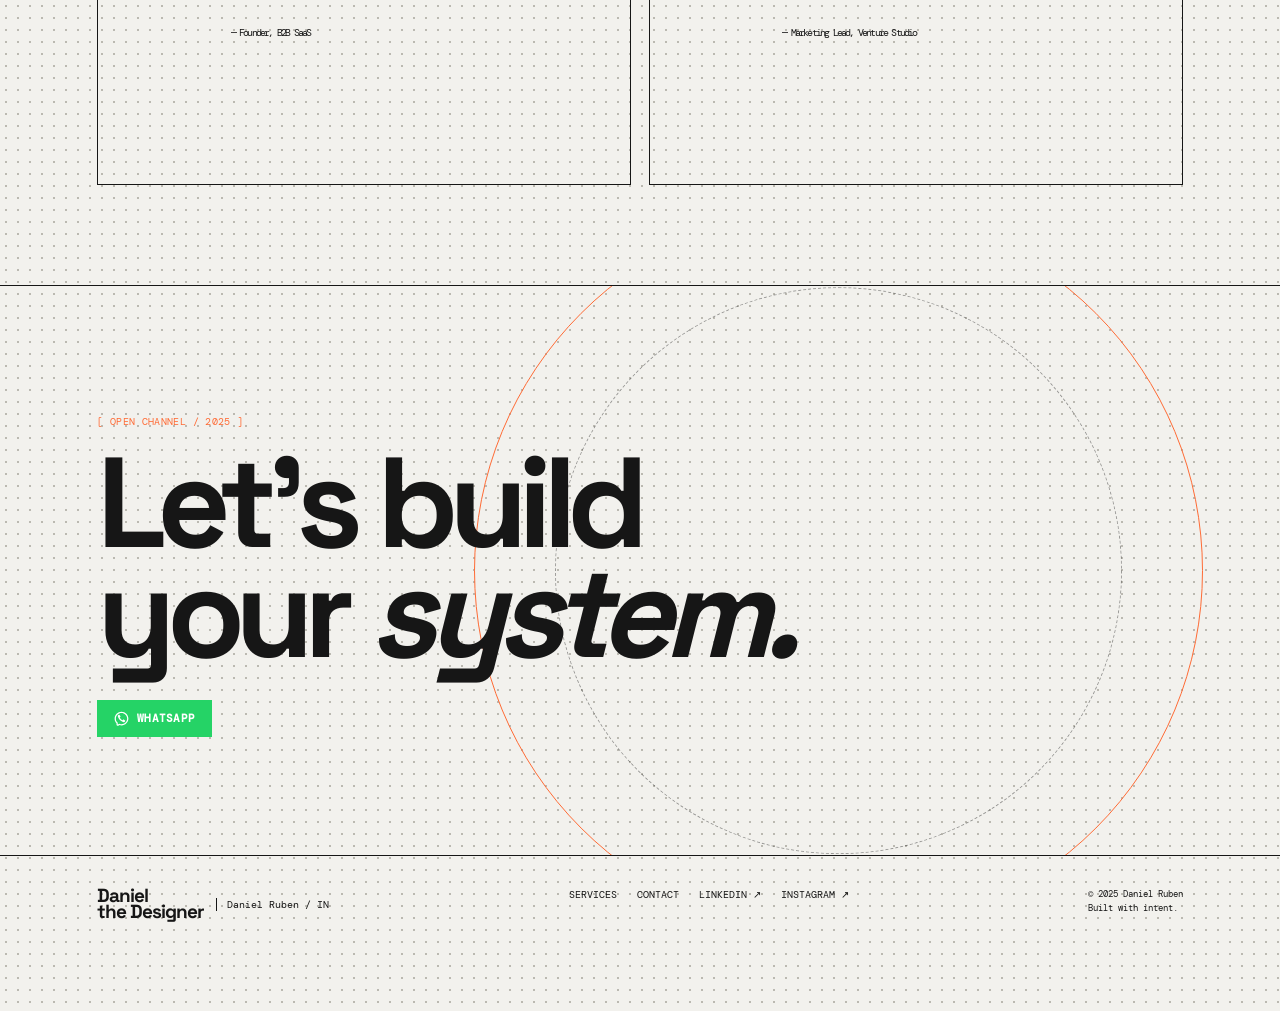
==== commit 08f1c8b9: "chan" ====
--- a/index.html
+++ b/index.html
@@ -279,7 +279,7 @@
     rel="noopener"
 >
     <img
-        src="assets/icons/whatsapp.svg"
+        src="assets/Icons/whatsapp.svg"
         alt="WhatsApp"
         class="whatsapp-icon"
     >
--- a/styles.css
+++ b/styles.css
@@ -179,11 +179,21 @@
     transform: translateY(-1px);
 }
 
-.nav-icon {
-    width: 15px;
-    height: 15px;
-    display: inline-block;
-    object-fit: contain;
+.nav-icon,
+.whatsapp-icon,
+.linkedin-icon,
+.button img,
+.whatsapp-btn img,
+.linkedin-btn img {
+    width: 15px !important;
+    height: 15px !important;
+    max-width: 15px !important;
+    max-height: 15px !important;
+    min-width: 15px !important;
+    min-height: 15px !important;
+    display: inline-block !important;
+    object-fit: contain !important;
+    flex-shrink: 0 !important;
 }
 
 .canvas-section {
@@ -389,6 +399,47 @@
     z-index: 2;
 }
 
+/* ===========================
+   HERO FLOATING ANIMATIONS
+=========================== */
+@keyframes floatY {
+    0%, 100% {
+        transform: translateY(0px) rotate(0deg);
+    }
+    50% {
+        transform: translateY(-12px) rotate(0.6deg);
+    }
+}
+
+@keyframes floatYAlt {
+    0%, 100% {
+        transform: translateY(0px) rotate(0deg);
+    }
+    50% {
+        transform: translateY(10px) rotate(-0.6deg);
+    }
+}
+
+@keyframes pulseGlow {
+    0%, 100% {
+        box-shadow: 0 8px 24px rgba(0, 0, 0, 0.07);
+    }
+    50% {
+        box-shadow: 0 14px 32px rgba(255, 107, 53, 0.22);
+    }
+}
+
+@keyframes circleBreathe {
+    0%, 100% {
+        transform: translate(-50%, -50%) scale(1);
+        opacity: 0.85;
+    }
+    50% {
+        transform: translate(-50%, -50%) scale(1.03);
+        opacity: 0.95;
+    }
+}
+
 .hero-circle {
     position: absolute;
     width: 420px;
@@ -401,6 +452,7 @@
     opacity: 0.85;
     pointer-events: none;
     z-index: 1;
+    animation: circleBreathe 8s ease-in-out infinite;
 }
 
 .hero-card {
@@ -413,6 +465,15 @@
     z-index: 4;
     white-space: nowrap;
     font-family: var(--sans);
+    transition: transform 0.3s ease, box-shadow 0.3s ease;
+    will-change: transform;
+}
+
+.hero-card:hover {
+    animation-play-state: paused !important;
+    transform: translateY(-8px) scale(1.04) !important;
+    box-shadow: 0 16px 36px rgba(255, 107, 53, 0.28) !important;
+    cursor: pointer;
 }
 
 .hero-card-1 {
@@ -421,6 +482,7 @@
     display: flex;
     flex-direction: column;
     gap: 2px;
+    animation: floatY 5.8s ease-in-out infinite, pulseGlow 5.8s ease-in-out infinite;
 }
 
 .hero-card-1 .card-title {
@@ -457,6 +519,7 @@
     display: flex;
     align-items: center;
     gap: 6px;
+    animation: floatYAlt 6.8s ease-in-out infinite 1s, pulseGlow 6.8s ease-in-out infinite 1s;
 }
 
 .hero-card-2 span {
@@ -473,6 +536,7 @@
     display: flex;
     align-items: center;
     gap: 6px;
+    animation: floatY 6.2s ease-in-out infinite 0.5s, pulseGlow 6.2s ease-in-out infinite 0.5s;
 }
 
 .crosshair {
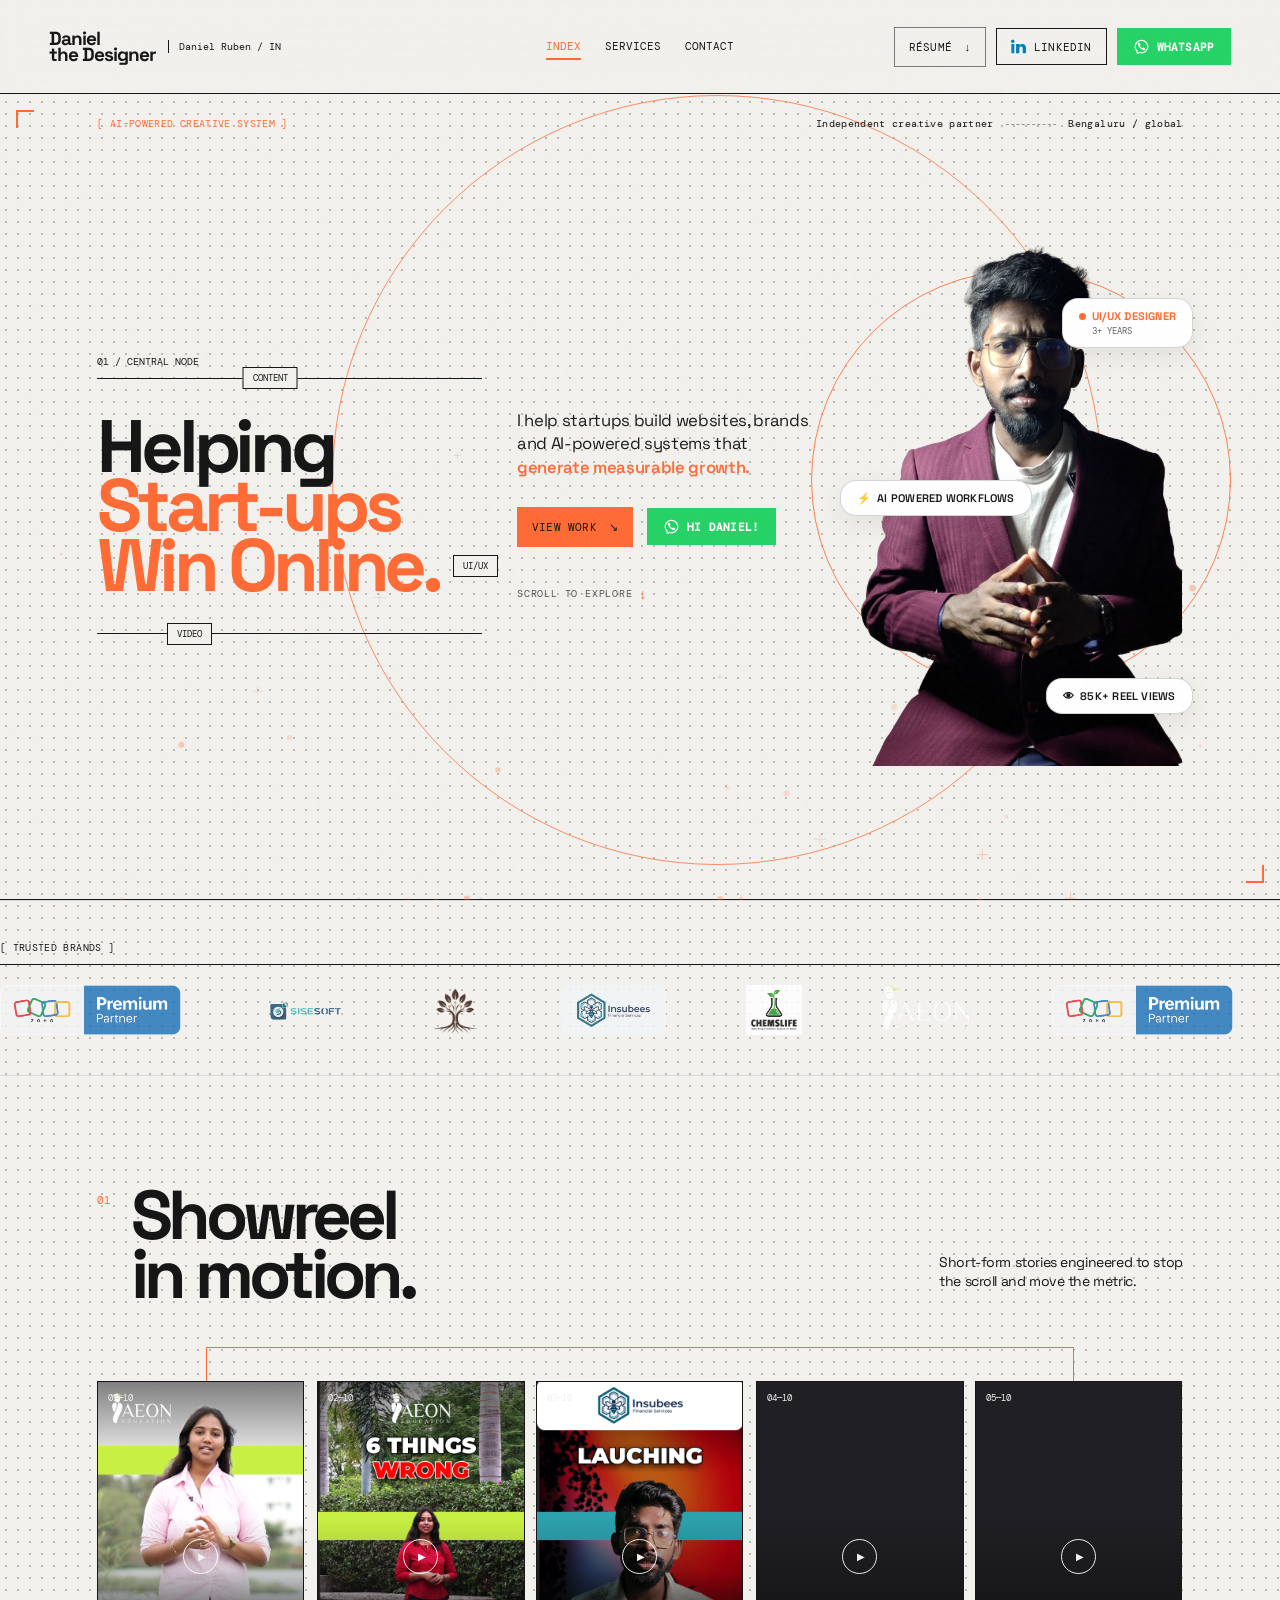
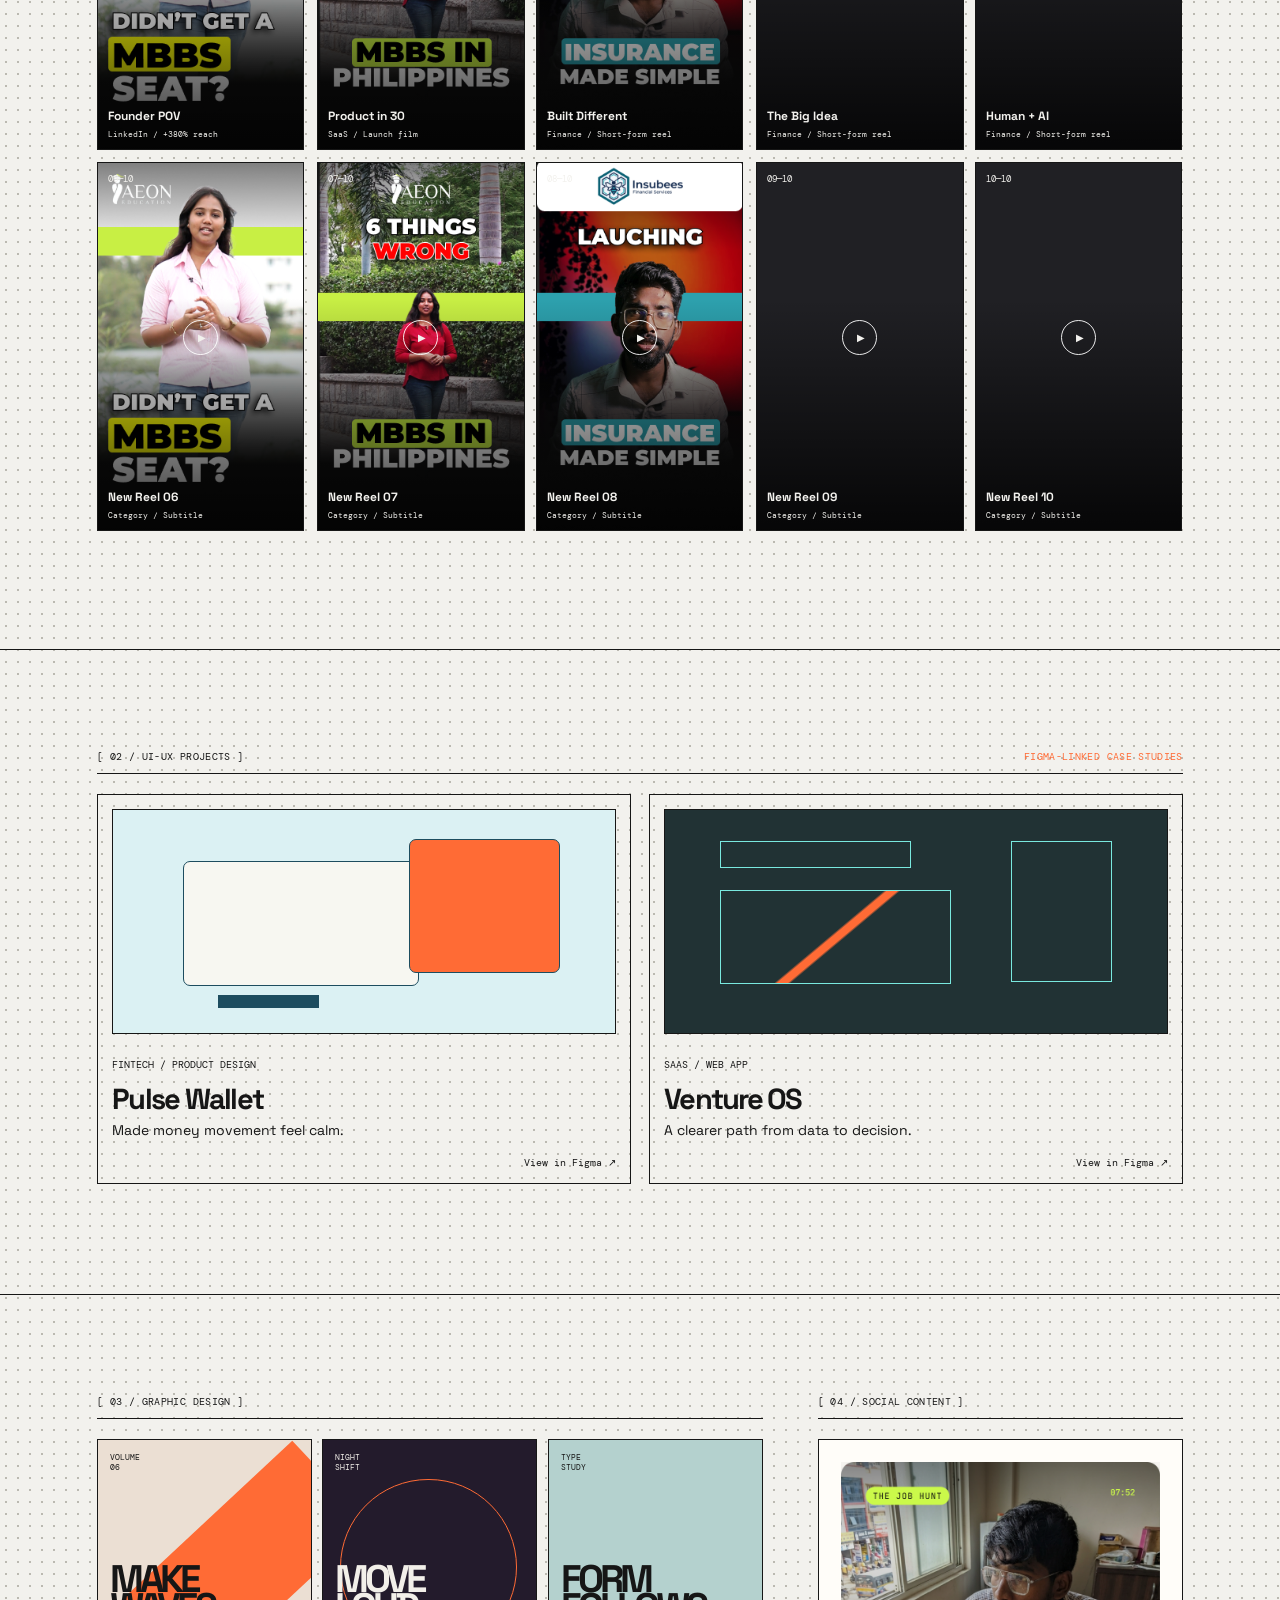
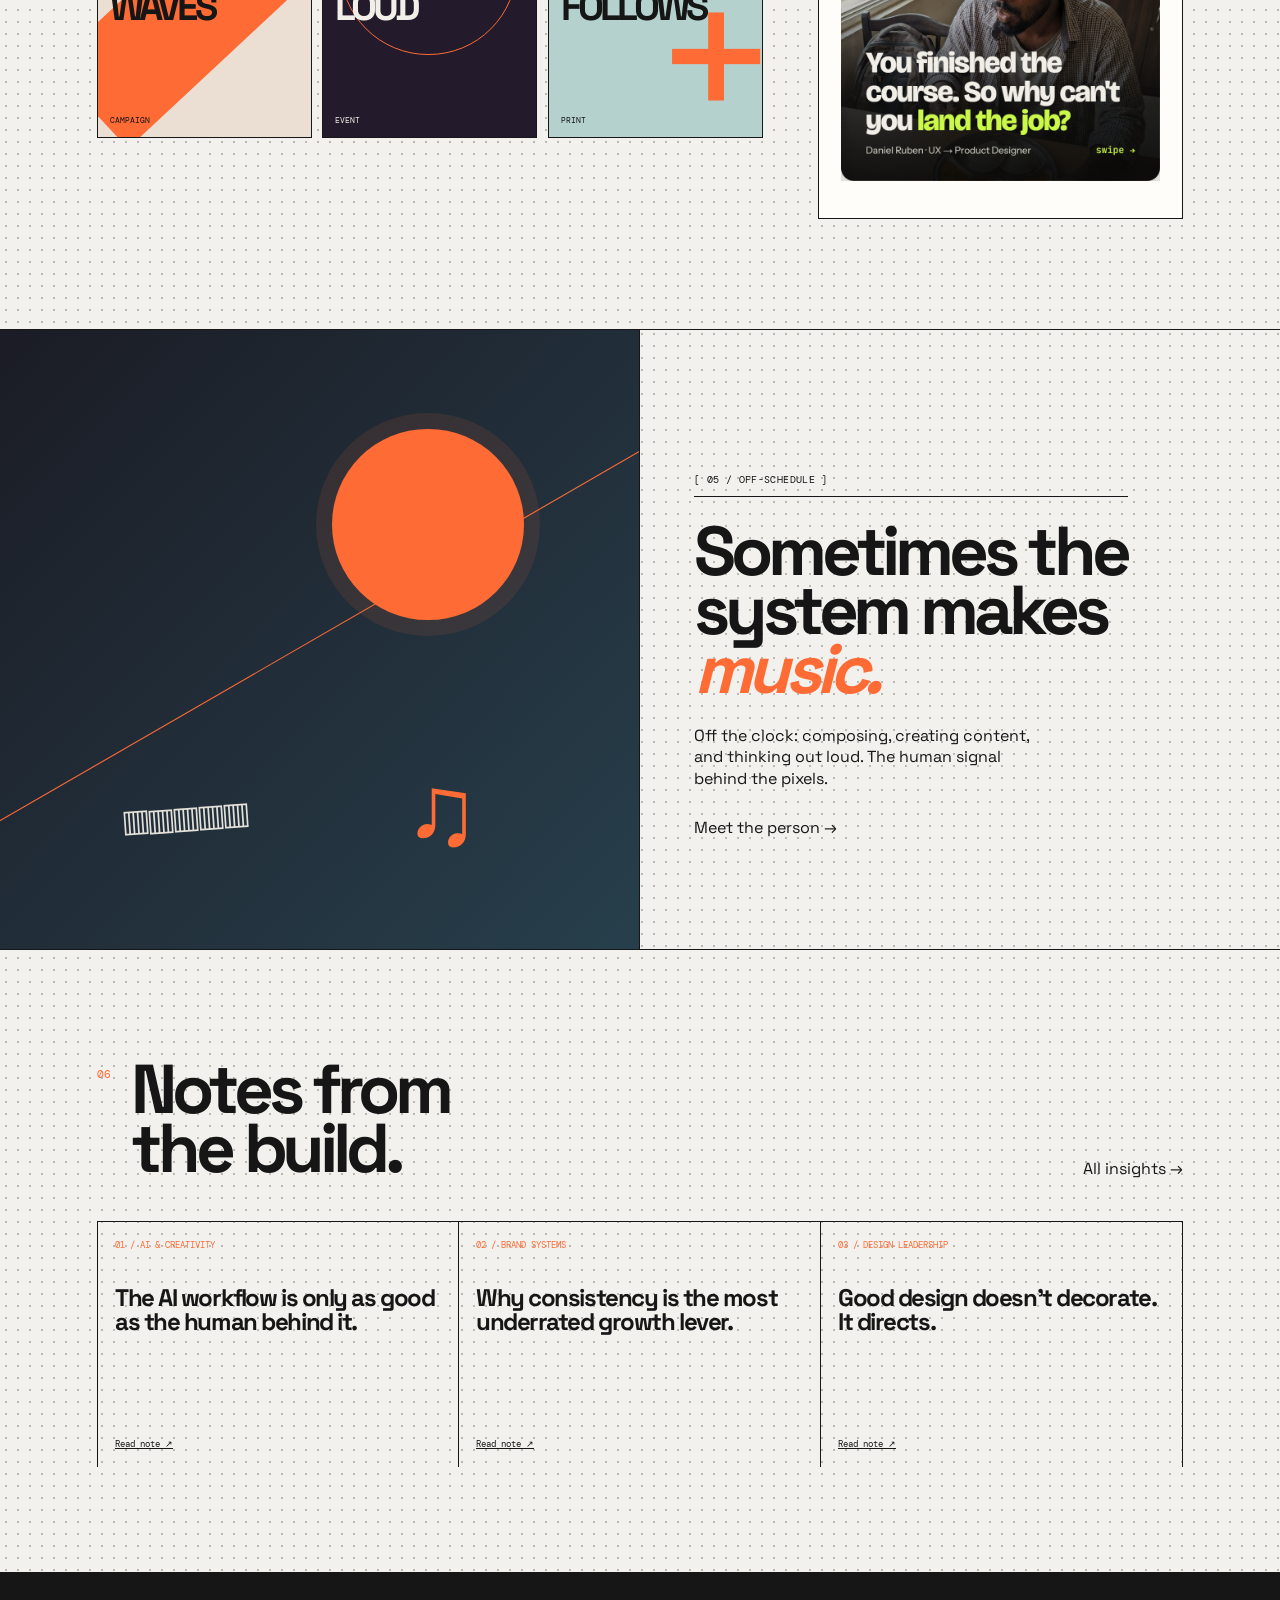
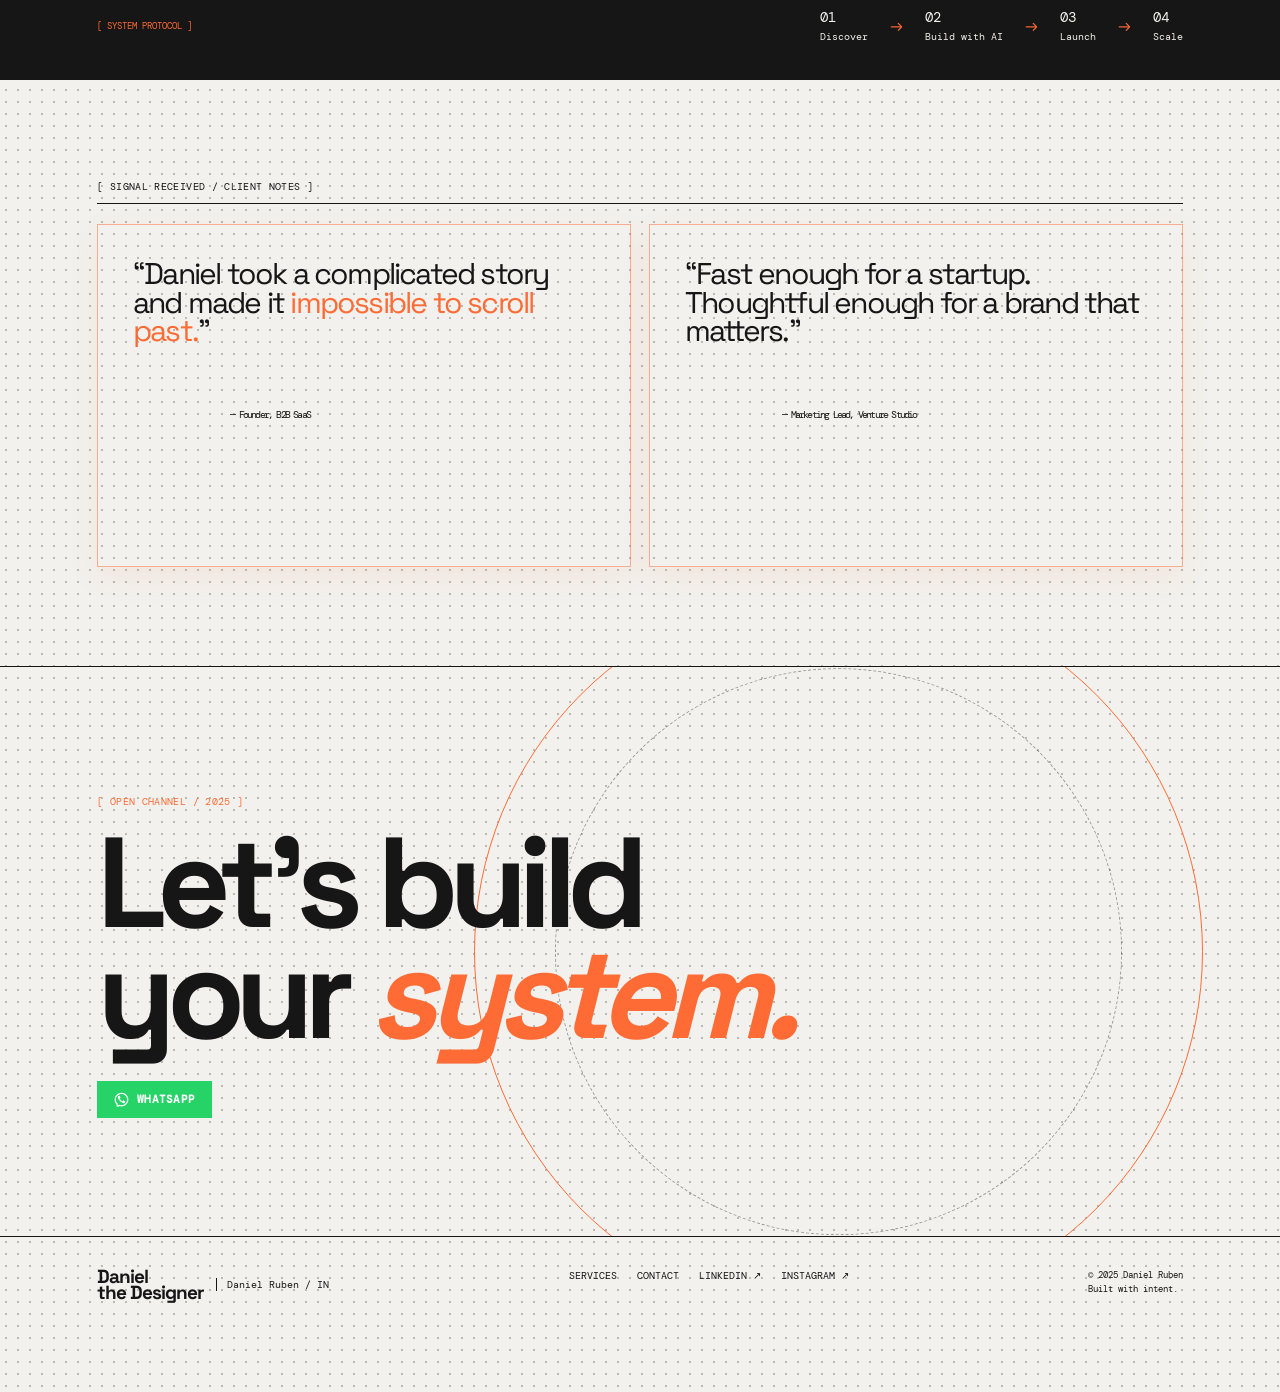
==== commit 0ddb8cf2: "f" ====
--- a/index.html
+++ b/index.html
@@ -75,16 +75,17 @@
         <!-- Middle: Description & CTA -->
         <div class="hero-info-column">
           <p class="hero-description">
-            Content, design &amp; video systems that scale founders, brands, and hiring pipelines — 
-            <span class="orange-text">powered by AI, driven by results.</span>
+            I help startups build websites, brands and AI-powered systems that 
+            <span class="orange-text">generate measurable growth.</span>
           </p>
 
           <div class="cta-row">
             <a href="#work" class="button button-accent">
               VIEW WORK <span>↘</span>
             </a>
-            <a href="contact.html" class="button button-quiet">
-              BOOK A CALL <span>↗</span>
+            <a href="https://wa.me/918975721694?text=Hi%20Daniel!" class="button whatsapp-btn" target="_blank" rel="noopener">
+              <img src="assets/Icons/whatsapp.svg" alt="WhatsApp" class="nav-icon whatsapp-icon">
+              <span>HI DANIEL!</span>
             </a>
           </div>
 
@@ -150,33 +151,63 @@
       <div class="reel-grid reel-grid-live">
         <article class="reel-card reveal" tabindex="0" role="button" aria-label="Play Founder POV showreel"><video
             preload="metadata" muted loop playsinline poster="assets/images/founder-cover.png"
-            src="assets/videos/founder-story.mp4"></video><span class="card-no">01—05</span>
+            src="assets/videos/founder-story.mp4"></video><span class="card-no">01—10</span>
           <div class="play">▶</div>
           <div class="reel-info"><b>Founder POV</b><small>LinkedIn / +380% reach</small></div>
         </article>
         <article class="reel-card reveal" tabindex="0" role="button" aria-label="Play Product in 30 showreel"><video
             preload="metadata" muted loop playsinline poster="assets/images/product-cover.png"
-            src="assets/videos/product-launch.mp4"></video><span class="card-no">02—05</span>
+            src="assets/videos/product-launch.mp4"></video><span class="card-no">02—10</span>
           <div class="play">▶</div>
           <div class="reel-info"><b>Product in 30</b><small>SaaS / Launch film</small></div>
         </article>
         <article class="reel-card reveal" tabindex="0" role="button" aria-label="Play finance showreel one"><video
             preload="metadata" muted loop playsinline poster="assets/images/finance-01.png"
-            src="assets/videos/finance-reel-01.mp4"></video><span class="card-no">03—05</span>
+            src="assets/videos/finance-reel-01.mp4"></video><span class="card-no">03—10</span>
           <div class="play">▶</div>
           <div class="reel-info"><b>Built Different</b><small>Finance / Short-form reel</small></div>
         </article>
         <article class="reel-card reveal" tabindex="0" role="button" aria-label="Play finance showreel two"><video
             preload="metadata" muted loop playsinline src="assets/videos/finance-reel-02.mp4"></video><span
-            class="card-no">04—05</span>
+            class="card-no">04—10</span>
           <div class="play">▶</div>
           <div class="reel-info"><b>The Big Idea</b><small>Finance / Short-form reel</small></div>
         </article>
         <article class="reel-card reveal" tabindex="0" role="button" aria-label="Play finance showreel three"><video
             preload="metadata" muted loop playsinline src="assets/videos/finance-reel-03.mp4"></video><span
-            class="card-no">05—05</span>
+            class="card-no">05—10</span>
           <div class="play">▶</div>
           <div class="reel-info"><b>Human + AI</b><small>Finance / Short-form reel</small></div>
+        </article>
+        <article class="reel-card reveal" tabindex="0" role="button" aria-label="Play showreel six"><video
+            preload="metadata" muted loop playsinline poster="assets/images/founder-cover.png"
+            src="assets/videos/founder-story.mp4"></video><span class="card-no">06—10</span>
+          <div class="play">▶</div>
+          <div class="reel-info"><b>New Reel 06</b><small>Category / Subtitle</small></div>
+        </article>
+        <article class="reel-card reveal" tabindex="0" role="button" aria-label="Play showreel seven"><video
+            preload="metadata" muted loop playsinline poster="assets/images/product-cover.png"
+            src="assets/videos/product-launch.mp4"></video><span class="card-no">07—10</span>
+          <div class="play">▶</div>
+          <div class="reel-info"><b>New Reel 07</b><small>Category / Subtitle</small></div>
+        </article>
+        <article class="reel-card reveal" tabindex="0" role="button" aria-label="Play showreel eight"><video
+            preload="metadata" muted loop playsinline poster="assets/images/finance-01.png"
+            src="assets/videos/finance-reel-01.mp4"></video><span class="card-no">08—10</span>
+          <div class="play">▶</div>
+          <div class="reel-info"><b>New Reel 08</b><small>Category / Subtitle</small></div>
+        </article>
+        <article class="reel-card reveal" tabindex="0" role="button" aria-label="Play showreel nine"><video
+            preload="metadata" muted loop playsinline src="assets/videos/finance-reel-02.mp4"></video><span
+            class="card-no">09—10</span>
+          <div class="play">▶</div>
+          <div class="reel-info"><b>New Reel 09</b><small>Category / Subtitle</small></div>
+        </article>
+        <article class="reel-card reveal" tabindex="0" role="button" aria-label="Play showreel ten"><video
+            preload="metadata" muted loop playsinline src="assets/videos/finance-reel-03.mp4"></video><span
+            class="card-no">10—10</span>
+          <div class="play">▶</div>
+          <div class="reel-info"><b>New Reel 10</b><small>Category / Subtitle</small></div>
         </article>
       </div>
     </section>
--- a/styles.css
+++ b/styles.css
@@ -1290,13 +1290,73 @@
 
 .reveal {
     opacity: 0;
-    transform: translateY(18px);
-    transition: opacity .55s ease, transform .55s ease
+    transform: translateY(22px);
+    transition: opacity .65s cubic-bezier(0.16, 1, 0.3, 1), transform .65s cubic-bezier(0.16, 1, 0.3, 1)
 }
 
 .reveal.is-visible {
     opacity: 1;
     transform: none
+}
+
+/* Top Scroll Progress Line */
+.scroll-progress-bar {
+    position: fixed;
+    top: 0;
+    left: 0;
+    height: 3px;
+    background: linear-gradient(90deg, var(--orange), #ff9e66);
+    width: 0%;
+    z-index: 100;
+    transition: width 0.1s ease-out;
+}
+
+/* Background Particle Canvas */
+#ambient-particle-canvas {
+    position: fixed;
+    top: 0;
+    left: 0;
+    width: 100vw;
+    height: 100vh;
+    pointer-events: none;
+    z-index: 0;
+    opacity: 0.65;
+}
+
+.section-head h2 em,
+.canvas-section h2 em,
+.contact-heading h1 em,
+.page-intro h1 em {
+    display: inline-block;
+    color: var(--orange);
+    transition: transform 0.4s ease, color 0.4s ease;
+}
+
+.section-head h2 em:hover,
+.canvas-section h2 em:hover {
+    transform: translateY(-2px) scale(1.02);
+}
+
+.reel-card,
+.project,
+.poster,
+.service-node,
+.article-grid article,
+.quote-grid blockquote {
+    transition: transform 0.4s cubic-bezier(0.16, 1, 0.3, 1), box-shadow 0.4s cubic-bezier(0.16, 1, 0.3, 1), border-color 0.4s ease;
+    will-change: transform;
+}
+
+.reel-card:hover,
+.project:hover,
+.poster:hover {
+    box-shadow: 0 16px 36px rgba(255, 107, 53, 0.20);
+    border-color: var(--orange);
+}
+
+.quote-grid blockquote.is-visible {
+    border-color: rgba(255, 107, 53, 0.5);
+    box-shadow: 0 10px 30px rgba(255, 107, 53, 0.08);
 }
 
 /* services */
@@ -2010,4 +2070,92 @@
     .hero-card-1, .hero-card-3 {
         right: 0;
     }
+}
+
+/* ===========================
+   VISUAL DESIGNER HOVER INTERACTIONS
+=========================== */
+
+/* Button Hover Dynamic Ripple & Magnetic Lift */
+.button,
+.whatsapp-btn,
+.linkedin-btn {
+    position: relative;
+    overflow: hidden;
+    transition: transform 0.25s cubic-bezier(0.16, 1, 0.3, 1), background-color 0.25s ease, color 0.25s ease, border-color 0.25s ease, box-shadow 0.25s ease;
+}
+
+.button:hover,
+.whatsapp-btn:hover,
+.linkedin-btn:hover {
+    transform: translateY(-3px);
+}
+
+.button-accent:hover {
+    box-shadow: 0 12px 28px rgba(255, 107, 53, 0.35);
+}
+
+.whatsapp-btn:hover {
+    box-shadow: 0 12px 28px rgba(37, 211, 102, 0.35);
+}
+
+.linkedin-btn:hover {
+    box-shadow: 0 12px 28px rgba(22, 22, 22, 0.25);
+}
+
+/* Nav Link Hover Underline Draw Effect */
+.main-nav a {
+    position: relative;
+    padding: 5px 0;
+}
+
+.main-nav a::after {
+    content: '';
+    position: absolute;
+    bottom: -2px;
+    left: 50%;
+    width: 0;
+    height: 2px;
+    background: var(--orange);
+    transition: width 0.3s ease, left 0.3s ease;
+}
+
+.main-nav a:hover::after,
+.main-nav a.active::after {
+    width: 100%;
+    left: 0;
+}
+
+/* Project Card Hover Interactive Spotlight */
+.project {
+    position: relative;
+    overflow: hidden;
+}
+
+.project:hover b {
+    color: var(--orange);
+    transform: translateX(4px);
+    transition: transform 0.25s ease, color 0.25s ease;
+}
+
+/* Reel Card Hover Play Pulse */
+.reel-card .play {
+    transition: transform 0.3s ease, background 0.3s ease, box-shadow 0.3s ease;
+}
+
+.reel-card:hover .play {
+    background: var(--orange);
+    border-color: var(--orange);
+    transform: scale(1.15);
+    box-shadow: 0 0 20px rgba(255, 107, 53, 0.6);
+}
+
+/* Poster Card Interactive Hover Shift */
+.poster {
+    transition: transform 0.35s cubic-bezier(0.16, 1, 0.3, 1), box-shadow 0.35s ease;
+}
+
+.poster:hover {
+    transform: translateY(-8px) scale(1.02);
+    box-shadow: 0 16px 36px rgba(0, 0, 0, 0.15);
 }
